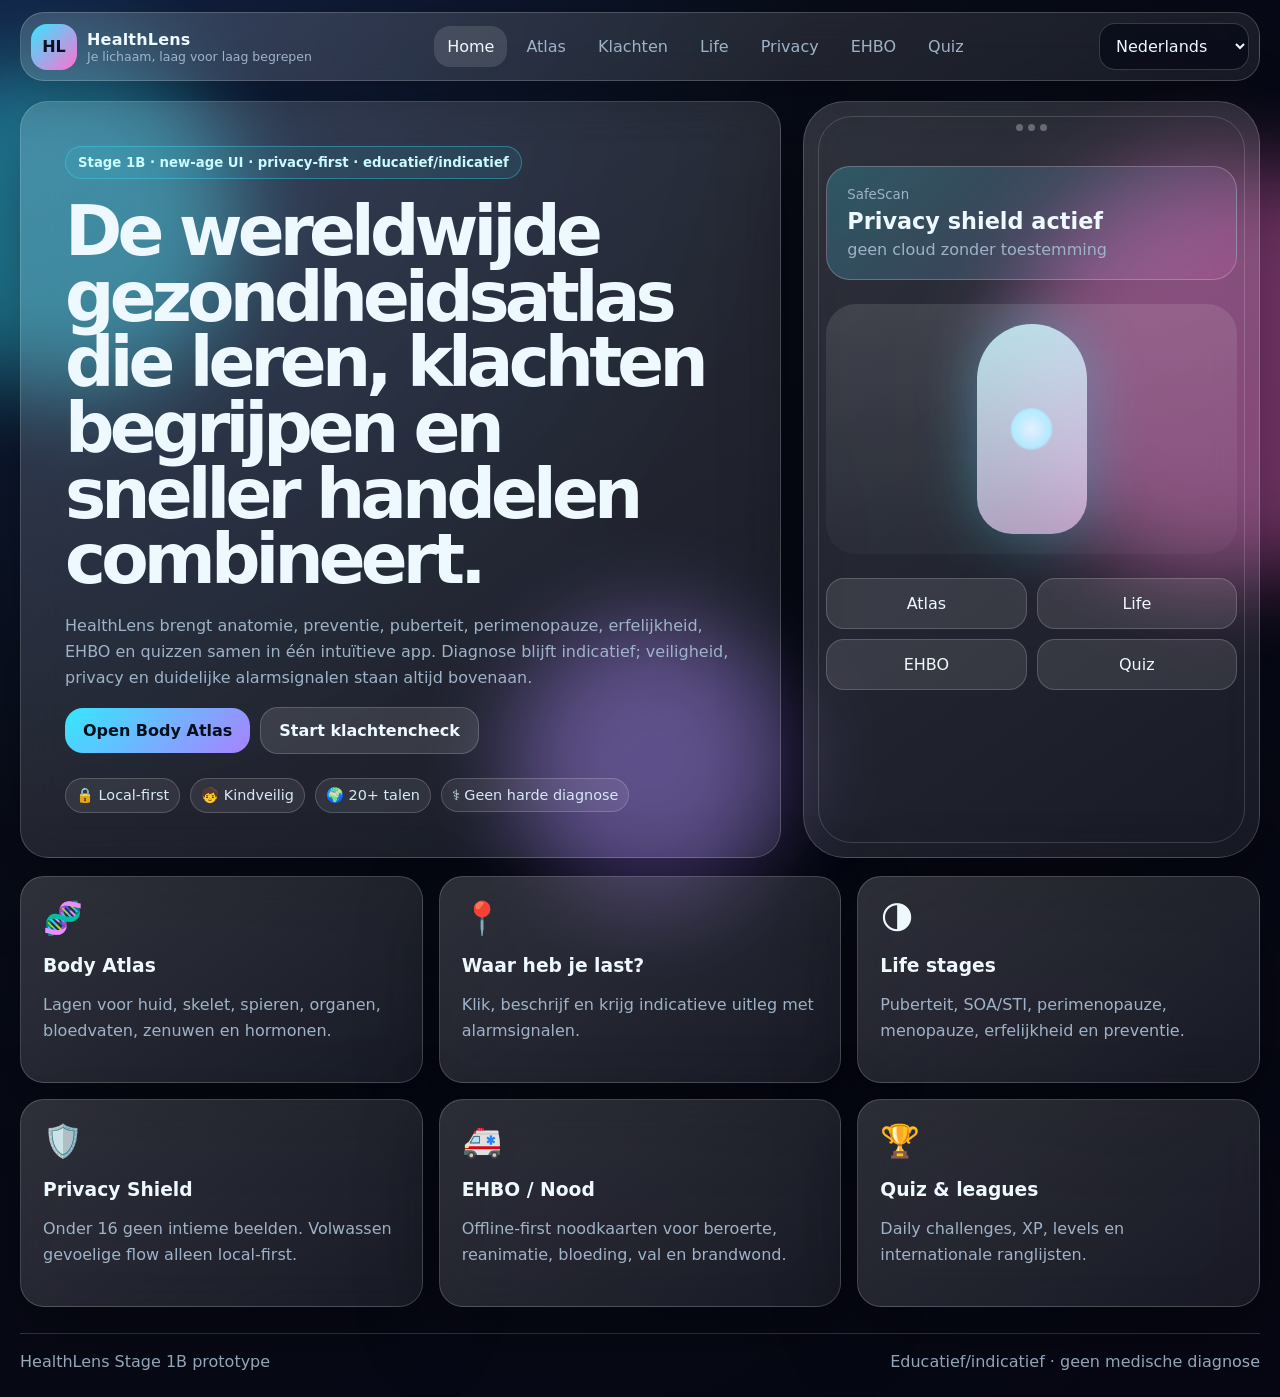
==== index.html @ c5f7007c "Add HealthLens Stage 1B app files" ====
<!doctype html>
<html lang="nl">
<head>
  <meta charset="utf-8" />
  <meta name="viewport" content="width=device-width, initial-scale=1" />
  <meta name="theme-color" content="#101827" />
  <title>HealthLens — privacy-first gezondheidsatlas</title>
  <meta name="description" content="HealthLens is een privacy-first interactieve gezondheidsatlas voor anatomie, klachtenoriëntatie, puberteit, perimenopauze, preventie, EHBO en quizzen." />
  <link rel="icon" href="favicon.svg" type="image/svg+xml" />
  <link rel="manifest" href="site.webmanifest" />
  <link rel="stylesheet" href="styles.css" />
</head>
<body>
  <div class="ambient ambient-a"></div><div class="ambient ambient-b"></div><div class="ambient ambient-c"></div>

  <header class="app-shell glass-lite">
    <a class="brand" href="#home" data-screen="home" aria-label="HealthLens home">
      <span class="logo-mark">HL</span>
      <span><strong>HealthLens</strong><small>Je lichaam, laag voor laag begrepen</small></span>
    </a>
    <button id="menuBtn" class="icon-btn" aria-label="Menu">☰</button>
    <nav id="topNav" class="top-nav" aria-label="Hoofdnavigatie">
      <button data-screen="home" class="active">Home</button>
      <button data-screen="atlas">Atlas</button>
      <button data-screen="symptoms">Klachten</button>
      <button data-screen="life">Life</button>
      <button data-screen="privacy">Privacy</button>
      <button data-screen="firstaid">EHBO</button>
      <button data-screen="quiz">Quiz</button>
    </nav>
    <select id="languageSelect" aria-label="Taal kiezen"></select>
  </header>

  <main>
    <section id="home" class="screen active">
      <div class="hero">
        <div class="hero-copy glass">
          <div class="eyebrow">Stage 1B · new-age UI · privacy-first · educatief/indicatief</div>
          <h1>De wereldwijde gezondheidsatlas die leren, klachten begrijpen en sneller handelen combineert.</h1>
          <p>HealthLens brengt anatomie, preventie, puberteit, perimenopauze, erfelijkheid, EHBO en quizzen samen in één intuïtieve app. Diagnose blijft indicatief; veiligheid, privacy en duidelijke alarmsignalen staan altijd bovenaan.</p>
          <div class="hero-actions">
            <button class="primary" data-screen="atlas">Open Body Atlas</button>
            <button class="secondary" data-screen="symptoms">Start klachtencheck</button>
          </div>
          <div class="trust-row">
            <span>🔒 Local-first</span><span>🧒 Kindveilig</span><span>🌍 20+ talen</span><span>⚕️ Geen harde diagnose</span>
          </div>
        </div>
        <div class="phone glass" aria-label="HealthLens app preview">
          <div class="phone-status"><span></span><span></span><span></span></div>
          <div class="phone-card live"><small>SafeScan</small><strong>Privacy shield actief</strong><em>geen cloud zonder toestemming</em></div>
          <div class="body-mini"><span></span></div>
          <div class="phone-modules"><button>Atlas</button><button>Life</button><button>EHBO</button><button>Quiz</button></div>
        </div>
      </div>

      <div class="module-grid">
        <article class="module glass" data-screen="atlas"><span>🧬</span><h3>Body Atlas</h3><p>Lagen voor huid, skelet, spieren, organen, bloedvaten, zenuwen en hormonen.</p></article>
        <article class="module glass" data-screen="symptoms"><span>📍</span><h3>Waar heb je last?</h3><p>Klik, beschrijf en krijg indicatieve uitleg met alarmsignalen.</p></article>
        <article class="module glass" data-screen="life"><span>🌗</span><h3>Life stages</h3><p>Puberteit, SOA/STI, perimenopauze, menopauze, erfelijkheid en preventie.</p></article>
        <article class="module glass" data-screen="privacy"><span>🛡️</span><h3>Privacy Shield</h3><p>Onder 16 geen intieme beelden. Volwassen gevoelige flow alleen local-first.</p></article>
        <article class="module glass" data-screen="firstaid"><span>🚑</span><h3>EHBO / Nood</h3><p>Offline-first noodkaarten voor beroerte, reanimatie, bloeding, val en brandwond.</p></article>
        <article class="module glass" data-screen="quiz"><span>🏆</span><h3>Quiz & leagues</h3><p>Daily challenges, XP, levels en internationale ranglijsten.</p></article>
      </div>
    </section>

    <section id="atlas" class="screen">
      <div class="section-head">
        <div><div class="eyebrow">Interactive body atlas</div><h2>Body Atlas</h2><p>Klik op het lichaam, wissel lagen en bekijk informatie per regio. AR is in deze versie gesimuleerd.</p></div>
        <button id="startArBtn" class="secondary">Simuleer AR SafeScan</button>
      </div>
      <div class="workspace">
        <aside class="panel glass">
          <h3>Lagen</h3>
          <label><input type="checkbox" class="layerToggle" value="skin" checked> Huid</label>
          <label><input type="checkbox" class="layerToggle" value="skeleton" checked> Skelet</label>
          <label><input type="checkbox" class="layerToggle" value="organs" checked> Organen</label>
          <label><input type="checkbox" class="layerToggle" value="muscle"> Spieren</label>
          <label><input type="checkbox" class="layerToggle" value="blood"> Bloedvaten</label>
          <label><input type="checkbox" class="layerToggle" value="nerves"> Zenuwen</label>
          <label><input type="checkbox" class="layerToggle" value="hormones"> Hormonen</label>
          <hr />
          <h3>Profiel</h3>
          <select id="profileSelect">
            <option value="adult">Volwassene</option>
            <option value="child">Kind &lt;16</option>
            <option value="teen">Jongere 16–17</option>
            <option value="femaleLife">Vrouw 38–55 / hormonale context</option>
            <option value="senior">Oudere</option>
          </select>
          <p class="tiny">Onder 16: geen intieme beelden. Wel veilige symptoomvragen, puberteitsuitleg en SOA/STI-hulp.</p>
        </aside>

        <div class="body-stage glass">
          <svg id="bodySvg" viewBox="0 0 320 650" role="img" aria-label="Interactief lichaam">
            <defs>
              <linearGradient id="bodyGrad" x1="0" x2="1" y1="0" y2="1"><stop offset="0" stop-color="#c8fbff"/><stop offset="1" stop-color="#f6d4ff"/></linearGradient>
              <radialGradient id="hotGrad"><stop offset="0" stop-color="#ffffff"/><stop offset="1" stop-color="#39e7ff"/></radialGradient>
              <filter id="softGlow"><feGaussianBlur stdDeviation="4" result="blur"/><feMerge><feMergeNode in="blur"/><feMergeNode in="SourceGraphic"/></feMerge></filter>
            </defs>
            <g class="layer skin visible"><path class="body-shape" d="M160 18c31 0 56 25 56 56 0 26-18 48-42 54v33c39 8 70 42 72 84l6 104 44 102c8 18 0 39-18 47-18 8-39 0-47-18l-35-81-4 70 24 114c4 19-8 38-27 42-19 4-38-8-42-27l-18-86-18 86c-4 19-23 31-42 27-19-4-31-23-27-42l24-114-4-70-35 81c-8 18-29 26-47 18-18-8-26-29-18-47l44-102 6-104c2-42 33-76 72-84v-33c-24-6-42-28-42-54 0-31 25-56 56-56z"/></g>
            <g class="layer skeleton visible"><circle cx="160" cy="74" r="36" class="bone-fill"/><line x1="160" y1="130" x2="160" y2="470" class="bone"/><path d="M105 210 Q160 170 215 210" class="bone"/><path d="M100 255 Q160 215 220 255" class="bone"/><line x1="105" y1="235" x2="52" y2="438" class="bone"/><line x1="215" y1="235" x2="268" y2="438" class="bone"/><line x1="134" y1="470" x2="98" y2="628" class="bone"/><line x1="186" y1="470" x2="222" y2="628" class="bone"/></g>
            <g class="layer organs visible" filter="url(#softGlow)"><ellipse data-region="chest" cx="142" cy="216" rx="30" ry="44" class="organ lung"/><ellipse data-region="chest" cx="178" cy="216" rx="30" ry="44" class="organ lung"/><path data-region="chest" d="M160 238 C130 215 145 185 160 198 C176 182 198 210 160 238z" class="organ heart"/><ellipse data-region="abdomen" cx="137" cy="306" rx="42" ry="25" class="organ liver"/><ellipse data-region="abdomen" cx="184" cy="332" rx="29" ry="47" class="organ stomach"/><ellipse data-region="pelvis" cx="160" cy="421" rx="48" ry="34" class="organ pelvis"/></g>
            <g class="layer muscle"><path d="M100 163 C80 245 83 330 112 420" class="muscle"/><path d="M220 163 C240 245 237 330 208 420" class="muscle"/><path d="M128 158 C118 250 125 380 145 470" class="muscle"/><path d="M192 158 C202 250 195 380 175 470" class="muscle"/></g>
            <g class="layer blood"><path d="M160 198 C138 250 170 315 150 385 C138 430 121 500 104 628" class="vessel"/><path d="M160 198 C182 250 150 315 170 385 C182 430 199 500 216 628" class="vessel"/></g>
            <g class="layer nerves"><path d="M160 122 C138 190 92 268 64 352" class="nerve"/><path d="M160 122 C182 190 228 268 256 352" class="nerve"/><path d="M160 122 C160 270 150 435 122 628" class="nerve"/><path d="M160 122 C160 270 170 435 198 628" class="nerve"/></g>
            <g class="layer hormones"><circle data-region="head" cx="160" cy="98" r="8" class="hormone"/><circle data-region="chest" cx="160" cy="170" r="8" class="hormone"/><circle data-region="abdomen" cx="160" cy="292" r="8" class="hormone"/><circle data-region="pelvis" cx="160" cy="424" r="8" class="hormone"/></g>
            <g class="hotspots"><circle data-region="head" cx="160" cy="76" r="48"/><circle data-region="chest" cx="160" cy="220" r="70"/><circle data-region="abdomen" cx="160" cy="325" r="72"/><circle data-region="pelvis" cx="160" cy="420" r="50"/><circle data-region="leg" cx="112" cy="545" r="52"/><circle data-region="leg" cx="208" cy="545" r="52"/></g>
          </svg>
        </div>

        <aside class="panel glass info-panel">
          <h3 id="regionTitle">Klik op het lichaam</h3>
          <p id="regionText">Selecteer een gebied om te zien wat eronder ligt, welke klachten vaak voorkomen, welke preventie hoort en welke alarmsignalen belangrijk zijn.</p>
          <div id="regionTags" class="tag-row"></div>
          <div id="regionPrevention" class="prevention-card hidden"></div>
          <button id="useRegionBtn" class="primary">Gebruik gebied in klachtencheck</button>
        </aside>
      </div>
    </section>

    <section id="symptoms" class="screen">
      <div class="section-head"><div><div class="eyebrow">Indicatieve triage</div><h2>Waar heb je last?</h2><p>Een vaste, veilige flow voor klachten, alarmsignalen, puberteit, SOA/STI en perimenopauze.</p></div></div>
      <div class="symptom-layout">
        <div class="symptom-card glass">
          <div class="form-grid">
            <label>Leeftijdsgroep<select id="ageGroup"><option value="adult">18+</option><option value="teen16">16–17</option><option value="under16">Onder 16</option><option value="senior">65+</option></select></label>
            <label>Gebied<select id="bodyArea"><option>borst</option><option>buik</option><option>hoofd</option><option>huid</option><option>gevoelige plek</option><option>gewrichten/spieren</option></select></label>
            <label>Hoofdklacht<select id="complaint"><option>pijn</option><option>jeuk/branderig</option><option>uitslag/wond</option><option>benauwdheid</option><option>hartkloppingen</option><option>vermoeid/brain fog</option><option>onzeker over puberteit</option><option>mogelijke SOA/STI</option><option>familie/erfelijke ziekte</option></select></label>
            <label>Ernst<select id="severity"><option value="mild">mild</option><option value="medium">matig</option><option value="severe">ernstig / plots</option></select></label>
          </div>
          <label class="wide">Omschrijf je klachten<textarea id="symptomText" placeholder="Bijvoorbeeld: sinds 2 dagen branderig bij plassen, geen foto nodig..."></textarea></label>
          <div class="checkboxes">
            <label><input type="checkbox" id="alarmChest"> pijn op borst / benauwd / flauwvallen</label>
            <label><input type="checkbox" id="alarmNeuro"> scheve mond / krachtsverlies / verward</label>
            <label><input type="checkbox" id="alarmUnsafe"> onveilig gevoel / dwang / misbruik</label>
            <label><input type="checkbox" id="hormoneContext"> 38–55 jaar + cyclus/slaap/opvliegers/brain fog</label>
            <label><input type="checkbox" id="familyContext"> ziekte komt vaker voor in familie</label>
          </div>
          <button id="analyzeBtn" class="primary">Toon indicatieve uitleg</button>
          <div id="triageResult" class="result hidden"></div>
        </div>
        <aside class="glass safety-card">
          <h3>Altijd leidend</h3>
          <ul>
            <li>Bij spoed of snelle verslechtering: lokale spoedhulp.</li>
            <li>Onder 16: geen intieme foto’s of scans, wel veilige tekstflow.</li>
            <li>AI geeft geen definitieve diagnose.</li>
            <li>Bij onveiligheid of dwang: hulp zoeken gaat vóór privacycomfort.</li>
          </ul>
        </aside>
      </div>
    </section>

    <section id="life" class="screen">
      <div class="section-head"><div><div class="eyebrow">Life stages & prevention</div><h2>Puberteit, hormonen, erfelijkheid en preventie</h2><p>Gezondheid is niet één standaardlichaam. Deze module neemt leeftijd, levensfase, huidtype, geslacht en context mee.</p></div></div>
      <div class="life-grid">
        <article class="life-card glass"><h3>Is dit normaal?</h3><p>Geruststellende uitleg over borstgroei, haargroei, lengte, menstruatie, penis/testikels, acne, lichaamsgeur en emoties. Verschil is meestal normaal.</p><button class="chip" data-life="normal">Bekijk voorbeelden</button></article>
        <article class="life-card glass"><h3>SOA / STI</h3><p>Geen foto nodig. Klachten zoals branderig plassen, jeuk, afscheiding, wondjes of zorgen na seksueel contact leiden naar testadvies en hulp.</p><button class="chip" data-life="sti">Veilige uitleg</button></article>
        <article class="life-card glass"><h3>Perimenopauze</h3><p>Vage klachten zoals brain fog, slaapklachten, opvliegers, stemmingswisselingen, hartkloppingen en gewrichtspijn worden als context meegenomen.</p><button class="chip" data-life="peri">Context bekijken</button></article>
        <article class="life-card glass"><h3>Erfelijkheid</h3><p>Familiegeschiedenis, erfelijke kanker, hartziekten, cholesterol, stolling, auto-immuunziekten en zeldzame aandoeningen als preventieve context.</p><button class="chip" data-life="genetic">Erfelijkheidslaag</button></article>
        <article class="life-card glass"><h3>Preventie per orgaan</h3><p>Hart, lever, huid, darmen, hersenen, longen, nieren, spieren en botten krijgen voeding-, beweging-, slaap- en checkadviezen.</p><button class="chip" data-life="prevention">Preventie openen</button></article>
        <article class="life-card glass"><h3>Inclusieve geneeskunde</h3><p>Huidklachten kunnen anders zichtbaar zijn per huidtype; vrouwen, kinderen en ouderen presenteren klachten soms anders dan de klassieke standaard.</p><button class="chip" data-life="inclusive">Biaslaag</button></article>
      </div>
      <div id="lifeOutput" class="result hidden"></div>
    </section>

    <section id="privacy" class="screen">
      <div class="section-head"><div><div class="eyebrow">Privacy by design</div><h2>SafeScan Privacy Shield</h2><p>Privacy en security zijn geen bijlage, maar een kernfeature van HealthLens.</p></div></div>
      <div class="privacy-layout">
        <div class="glass privacy-panel">
          <h3>Foto/scan beleid simuleren</h3>
          <div class="form-grid two">
            <label>Persoon<select id="photoAge"><option value="under16">Onder 16</option><option value="teen16">16–17</option><option value="adult">18+</option></select></label>
            <label>Beeldtype<select id="photoType"><option value="covered">gekleed / niet-intiem</option><option value="sensitive">intiem / edele delen</option><option value="face">gezicht herkenbaar</option><option value="background">herkenbare achtergrond</option></select></label>
          </div>
          <button id="simulatePhotoBtn" class="primary">Check privacyregel</button>
          <div id="photoPolicyResult" class="result hidden"></div>
        </div>
        <div class="glass privacy-panel checklist">
          <h3>Stage 1B regels</h3>
          <p><strong>Onder 16:</strong> intieme beelden worden geblokkeerd, niet opgeslagen, niet geüpload en niet geanalyseerd.</p>
          <p><strong>Volwassenen:</strong> gevoelige beoordeling alleen met expliciete toestemming, local-first verwerking, preview, blur/masking en geen automatische cloud.</p>
          <p><strong>Iedereen:</strong> gezichten, achtergrond, EXIF/locatie en onnodige lichaamsdelen worden standaard verwijderd of gemaskeerd.</p>
          <p><strong>Social:</strong> medische foto’s worden nooit gebruikt voor ranking, quiz, social sharing of advertenties.</p>
        </div>
      </div>
    </section>

    <section id="firstaid" class="screen">
      <div class="section-head"><div><div class="eyebrow">Offline-first lifesaving cards</div><h2>EHBO / Noodmodus</h2><p>Snelle, duidelijke kaarten. In echte nood: bel lokale spoedhulp.</p></div></div>
      <div class="emergency-grid">
        <button class="emergency-card glass" data-aid="cpr"><strong>Reanimatie</strong><span>Niet reageren + niet normaal ademen</span></button>
        <button class="emergency-card glass" data-aid="stroke"><strong>Beroerte</strong><span>FAST: gezicht, arm, spraak, tijd</span></button>
        <button class="emergency-card glass" data-aid="bleeding"><strong>Ernstige bloeding</strong><span>Druk geven, hulp bellen</span></button>
        <button class="emergency-card glass" data-aid="burn"><strong>Brandwond</strong><span>Koelen, afdekken, hulp bij ernstig</span></button>
        <button class="emergency-card glass" data-aid="fall"><strong>Val / hoofdletsel</strong><span>Niet verplaatsen bij nek/rugrisico</span></button>
        <button class="emergency-card glass" data-aid="allergy"><strong>Allergie</strong><span>Benauwd/zwelling = spoed</span></button>
      </div>
      <div id="aidOutput" class="result hidden"></div>
    </section>

    <section id="quiz" class="screen">
      <div class="section-head"><div><div class="eyebrow">Daily challenge</div><h2>Quiz & internationale leagues</h2><p>Maak gezondheid terugkerend leuk: anatomie, preventie, puberteit, privacy en EHBO.</p></div><div class="score glass"><strong id="xpScore">0</strong><span>XP</span></div></div>
      <div class="quiz-card glass">
        <h3 id="quizQ">Vraag wordt geladen...</h3>
        <div id="quizOptions" class="quiz-options"></div>
        <div id="quizFeedback" class="result hidden"></div>
        <button id="nextQuizBtn" class="secondary">Volgende vraag</button>
      </div>
    </section>
  </main>

  <div id="modal" class="modal hidden" role="dialog" aria-modal="true">
    <div class="modal-card glass"><h3 id="modalTitle"></h3><p id="modalText"></p><button id="closeModal" class="primary">Sluiten</button></div>
  </div>

  <footer><span>HealthLens Stage 1B prototype</span><span>Educatief/indicatief · geen medische diagnose</span></footer>

  <script src="app.js"></script>
</body>
</html>
---- styles.css ----
:root{--bg:#080c18;--panel:rgba(255,255,255,.10);--panel2:rgba(255,255,255,.15);--line:rgba(255,255,255,.18);--text:#eef8ff;--muted:#9fb3c8;--cyan:#35e7ff;--pink:#ff70d2;--violet:#a981ff;--green:#79ffb4;--warn:#ffd166;--danger:#ff637d;--shadow:0 24px 80px rgba(0,0,0,.38);--radius:28px}*{box-sizing:border-box}html{scroll-behavior:smooth}body{margin:0;min-height:100vh;background:radial-gradient(circle at top left,#132448 0,#080c18 43%,#060713 100%);color:var(--text);font-family:Inter,ui-sans-serif,system-ui,-apple-system,BlinkMacSystemFont,"Segoe UI",Arial,sans-serif;overflow-x:hidden}.ambient{position:fixed;border-radius:999px;filter:blur(42px);opacity:.45;pointer-events:none}.ambient-a{width:340px;height:340px;background:var(--cyan);top:6%;left:-100px}.ambient-b{width:420px;height:420px;background:var(--pink);right:-150px;top:18%}.ambient-c{width:280px;height:280px;background:var(--violet);bottom:0;left:40%}.glass,.glass-lite{background:linear-gradient(145deg,rgba(255,255,255,.16),rgba(255,255,255,.07));border:1px solid var(--line);box-shadow:var(--shadow);backdrop-filter:blur(22px)}.glass-lite{box-shadow:0 12px 50px rgba(0,0,0,.22)}button,select,textarea{font:inherit}button{cursor:pointer;border:0;color:var(--text)}.app-shell{position:sticky;top:12px;z-index:10;margin:12px auto 0;width:calc(100% - 28px);max-width:1240px;border-radius:24px;padding:10px;display:flex;align-items:center;gap:12px}.brand{display:flex;gap:10px;align-items:center;color:inherit;text-decoration:none;min-width:226px}.brand strong{display:block;letter-spacing:.2px}.brand small{display:block;color:var(--muted);font-size:.78rem}.logo-mark{width:46px;height:46px;border-radius:16px;display:grid;place-items:center;font-weight:900;background:linear-gradient(135deg,var(--cyan),var(--pink));color:#07101c}.top-nav{display:flex;align-items:center;gap:6px;flex:1;justify-content:center}.top-nav button,.icon-btn{background:transparent;border-radius:16px;padding:11px 13px;color:var(--muted)}.top-nav button.active,.top-nav button:hover,.icon-btn:hover{background:rgba(255,255,255,.12);color:var(--text)}.icon-btn{display:none;font-size:1.2rem}select,textarea{background:rgba(5,9,20,.65);border:1px solid var(--line);border-radius:16px;color:var(--text);padding:12px;outline:none}#languageSelect{max-width:150px}main{width:calc(100% - 28px);max-width:1240px;margin:20px auto 0}.screen{display:none;animation:rise .35s ease}.screen.active{display:block}@keyframes rise{from{opacity:0;transform:translateY(12px)}to{opacity:1;transform:translateY(0)}}.hero{display:grid;grid-template-columns:1.25fr .75fr;gap:22px;align-items:stretch}.hero-copy{border-radius:var(--radius);padding:44px}.eyebrow{display:inline-flex;align-items:center;gap:8px;border:1px solid rgba(53,231,255,.35);background:rgba(53,231,255,.09);color:#c9fbff;border-radius:999px;padding:8px 12px;font-size:.83rem;font-weight:700}.hero h1{font-size:clamp(2.2rem,5.4vw,5.2rem);line-height:.95;margin:20px 0;letter-spacing:-.07em}.hero p,.section-head p,.module p,.life-card p,.panel p,.safety-card li{color:var(--muted);line-height:1.62}.hero-actions,.trust-row,.tag-row{display:flex;gap:10px;flex-wrap:wrap;align-items:center}.primary,.secondary,.chip{border-radius:18px;padding:13px 18px;font-weight:800;transition:.2s transform,.2s filter}.primary{background:linear-gradient(135deg,var(--cyan),var(--violet));color:#06101c}.secondary,.chip{background:rgba(255,255,255,.11);border:1px solid var(--line)}.primary:hover,.secondary:hover,.chip:hover,.module:hover{transform:translateY(-2px);filter:brightness(1.07)}.trust-row{margin-top:24px}.trust-row span{color:#d7e9f8;background:rgba(255,255,255,.08);border:1px solid var(--line);padding:8px 10px;border-radius:999px;font-size:.9rem}.phone{border-radius:42px;padding:22px;min-height:560px;position:relative;overflow:hidden}.phone:before{content:"";position:absolute;inset:14px;border:1px solid rgba(255,255,255,.16);border-radius:34px;pointer-events:none}.phone-status{display:flex;gap:5px;justify-content:center}.phone-status span{width:7px;height:7px;border-radius:10px;background:rgba(255,255,255,.3)}.phone-card{position:relative;z-index:1;margin-top:35px;border-radius:24px;background:linear-gradient(135deg,rgba(53,231,255,.22),rgba(255,112,210,.14));border:1px solid rgba(255,255,255,.22);padding:20px}.phone-card small,.phone-card em{display:block;color:var(--muted);font-style:normal}.phone-card strong{display:block;font-size:1.4rem;margin:6px 0}.body-mini{height:250px;margin:24px 0;border-radius:30px;background:radial-gradient(circle,#ffffff 0,#35e7ff 8%,transparent 9%),linear-gradient(180deg,rgba(255,255,255,.11),rgba(255,255,255,.03));display:grid;place-items:center}.body-mini span{width:110px;height:210px;border-radius:70px 70px 45px 45px;background:linear-gradient(160deg,rgba(200,251,255,.85),rgba(246,212,255,.65));box-shadow:0 0 60px rgba(53,231,255,.33)}.phone-modules{display:grid;grid-template-columns:repeat(2,1fr);gap:10px;position:relative;z-index:1}.phone-modules button{background:rgba(255,255,255,.1);border:1px solid var(--line);border-radius:18px;padding:15px}.module-grid,.life-grid,.emergency-grid{display:grid;grid-template-columns:repeat(3,1fr);gap:16px;margin-top:18px}.module,.life-card,.emergency-card{border-radius:24px;padding:22px;text-align:left}.module span{font-size:2rem}.module h3,.life-card h3{margin-bottom:6px}.section-head{display:flex;justify-content:space-between;gap:16px;align-items:end;margin:28px 0 18px}.section-head h2{font-size:clamp(2rem,4vw,3.8rem);line-height:1;margin:12px 0}.workspace{display:grid;grid-template-columns:260px 1fr 310px;gap:16px;align-items:stretch}.panel{border-radius:24px;padding:20px}.panel label{display:block;margin:12px 0;color:#dbeaff}.panel input{accent-color:var(--cyan)}.tiny{font-size:.84rem;color:var(--muted)}hr{border:0;border-top:1px solid var(--line);margin:18px 0}.body-stage{border-radius:28px;display:grid;place-items:center;min-height:620px;padding:16px;overflow:hidden}#bodySvg{width:min(100%,440px);height:auto}.body-shape{fill:url(#bodyGrad);opacity:.42;stroke:rgba(255,255,255,.55);stroke-width:1.5}.layer{opacity:0;transition:.25s opacity}.layer.visible{opacity:1}.bone,.muscle,.vessel,.nerve{fill:none;stroke-linecap:round;stroke-linejoin:round}.bone{stroke:#ecfbff;stroke-width:7;opacity:.7}.bone-fill{fill:rgba(236,251,255,.22);stroke:#ecfbff;stroke-width:4}.muscle{stroke:#ff70d2;stroke-width:10;opacity:.75}.vessel{stroke:#ff637d;stroke-width:7}.nerve{stroke:#ffd166;stroke-width:5}.organ{stroke:rgba(255,255,255,.8);stroke-width:1.2}.lung{fill:rgba(53,231,255,.35)}.heart{fill:rgba(255,99,125,.8)}.liver{fill:rgba(121,255,180,.55)}.stomach{fill:rgba(255,112,210,.52)}.pelvis{fill:rgba(169,129,255,.5)}.hormone{fill:var(--green);filter:drop-shadow(0 0 12px var(--green))}.hotspots circle{fill:url(#hotGrad);opacity:.03;cursor:pointer}.hotspots circle:hover{opacity:.18}.tag{display:inline-flex;border:1px solid rgba(53,231,255,.28);background:rgba(53,231,255,.09);color:#cafbff;padding:7px 10px;border-radius:999px;font-size:.82rem}.prevention-card{margin:14px 0;padding:12px;border-radius:16px;background:rgba(121,255,180,.08);border:1px solid rgba(121,255,180,.25);color:#c8ffe0}.symptom-layout,.privacy-layout{display:grid;grid-template-columns:1fr 340px;gap:16px}.symptom-card,.privacy-panel,.safety-card,.quiz-card{border-radius:24px;padding:22px}.form-grid{display:grid;grid-template-columns:repeat(4,1fr);gap:12px}.form-grid.two{grid-template-columns:repeat(2,1fr)}label{color:#dcecff;font-weight:650}label select,label textarea{display:block;width:100%;margin-top:8px}.wide{display:block;margin-top:14px}textarea{min-height:118px;resize:vertical}.checkboxes{display:grid;grid-template-columns:repeat(2,1fr);gap:10px;margin:16px 0}.checkboxes label{background:rgba(255,255,255,.07);border:1px solid var(--line);border-radius:16px;padding:12px;font-weight:600}.result{margin-top:16px;padding:18px;border-radius:20px;background:rgba(53,231,255,.09);border:1px solid rgba(53,231,255,.27);color:#e7fbff}.result.warn{background:rgba(255,209,102,.11);border-color:rgba(255,209,102,.4)}.result.urgent{background:rgba(255,99,125,.14);border-color:rgba(255,99,125,.45)}.result ul{margin:10px 0 0;padding-left:20px}.hidden{display:none!important}.life-grid{grid-template-columns:repeat(2,1fr)}.life-card .chip{margin-top:8px}.privacy-panel.checklist p{padding:12px;border-radius:16px;background:rgba(255,255,255,.06)}.emergency-grid{grid-template-columns:repeat(3,1fr)}.emergency-card strong{display:block;font-size:1.25rem;margin-bottom:8px}.emergency-card span{color:var(--muted)}.score{border-radius:18px;padding:12px 18px;text-align:center}.score strong{display:block;font-size:2rem}.score span{color:var(--muted)}.quiz-options{display:grid;grid-template-columns:repeat(2,1fr);gap:10px;margin:18px 0}.quiz-options button{background:rgba(255,255,255,.09);border:1px solid var(--line);border-radius:18px;padding:16px;text-align:left}.quiz-options button:hover{background:rgba(53,231,255,.14)}.modal{position:fixed;inset:0;background:rgba(0,0,0,.62);display:grid;place-items:center;z-index:99;padding:20px}.modal-card{max-width:560px;border-radius:28px;padding:28px}footer{max-width:1240px;width:calc(100% - 28px);margin:26px auto;color:var(--muted);display:flex;justify-content:space-between;gap:12px;border-top:1px solid var(--line);padding-top:18px}@media(max-width:1050px){.hero,.workspace,.symptom-layout,.privacy-layout{grid-template-columns:1fr}.module-grid,.emergency-grid{grid-template-columns:repeat(2,1fr)}.phone{min-height:420px}.body-stage{min-height:520px}.section-head{align-items:start;flex-direction:column}}@media(max-width:760px){.app-shell{align-items:flex-start;flex-wrap:wrap}.icon-btn{display:block;margin-left:auto}.top-nav{display:none;order:4;flex-basis:100%;justify-content:flex-start;flex-wrap:wrap}.top-nav.open{display:flex}.brand{min-width:auto}.hero-copy{padding:28px}.module-grid,.life-grid,.emergency-grid,.form-grid,.form-grid.two,.checkboxes,.quiz-options{grid-template-columns:1fr}.phone{display:none}.hero{grid-template-columns:1fr}.section-head h2{font-size:2.2rem}#languageSelect{max-width:100%;width:100%}footer{flex-direction:column}}
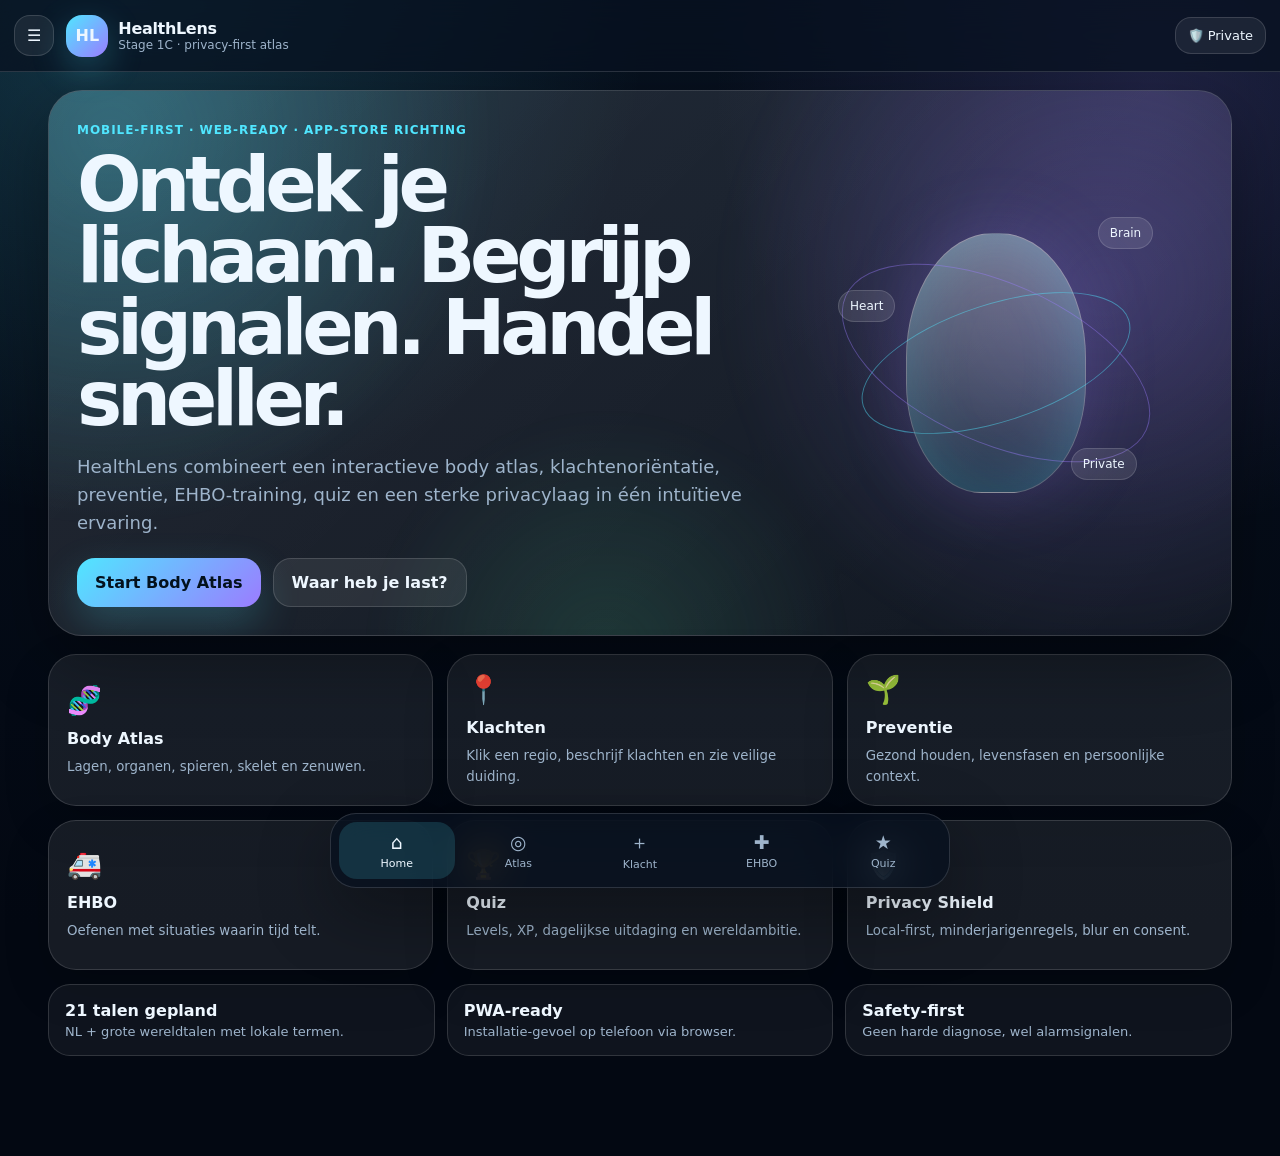
==== commit fe79a336: "Stage 1C premium mobile PWA upgrade" ====
--- a/index.html
+++ b/index.html
@@ -1,221 +1,273 @@
-<!doctype html>
+<!DOCTYPE html>
 <html lang="nl">
 <head>
   <meta charset="utf-8" />
-  <meta name="viewport" content="width=device-width, initial-scale=1" />
-  <meta name="theme-color" content="#101827" />
-  <title>HealthLens — privacy-first gezondheidsatlas</title>
-  <meta name="description" content="HealthLens is een privacy-first interactieve gezondheidsatlas voor anatomie, klachtenoriëntatie, puberteit, perimenopauze, preventie, EHBO en quizzen." />
+  <meta name="viewport" content="width=device-width, initial-scale=1, viewport-fit=cover" />
+  <meta name="theme-color" content="#07111f" />
+  <meta name="description" content="HealthLens is een privacy-first interactieve gezondheidsapp waarmee mensen het lichaam kunnen ontdekken, klachten beter kunnen begrijpen, preventie kunnen leren, eerste hulp kunnen oefenen en hun gezondheidskennis kunnen testen." />
+  <link rel="manifest" href="site.webmanifest" />
   <link rel="icon" href="favicon.svg" type="image/svg+xml" />
-  <link rel="manifest" href="site.webmanifest" />
+  <title>HealthLens — Stage 1C</title>
   <link rel="stylesheet" href="styles.css" />
 </head>
 <body>
-  <div class="ambient ambient-a"></div><div class="ambient ambient-b"></div><div class="ambient ambient-c"></div>
-
-  <header class="app-shell glass-lite">
-    <a class="brand" href="#home" data-screen="home" aria-label="HealthLens home">
-      <span class="logo-mark">HL</span>
-      <span><strong>HealthLens</strong><small>Je lichaam, laag voor laag begrepen</small></span>
-    </a>
-    <button id="menuBtn" class="icon-btn" aria-label="Menu">☰</button>
-    <nav id="topNav" class="top-nav" aria-label="Hoofdnavigatie">
-      <button data-screen="home" class="active">Home</button>
-      <button data-screen="atlas">Atlas</button>
-      <button data-screen="symptoms">Klachten</button>
-      <button data-screen="life">Life</button>
-      <button data-screen="privacy">Privacy</button>
-      <button data-screen="firstaid">EHBO</button>
-      <button data-screen="quiz">Quiz</button>
+  <div class="app-shell">
+    <header class="topbar" aria-label="HealthLens header">
+      <button class="icon-button" id="menuButton" aria-label="Open menu">☰</button>
+      <a class="brand" href="#home" aria-label="HealthLens home">
+        <span class="brand-mark">HL</span>
+        <span>
+          <strong>HealthLens</strong>
+          <small>Stage 1C · privacy-first atlas</small>
+        </span>
+      </a>
+      <button class="privacy-pill" data-route="privacy" aria-label="Open privacy shield">🛡️ Private</button>
+    </header>
+
+    <aside class="side-drawer" id="sideDrawer" aria-label="Navigation drawer">
+      <button class="drawer-close" id="drawerClose" aria-label="Sluit menu">×</button>
+      <div class="drawer-brand">
+        <span class="brand-mark">HL</span>
+        <div><strong>HealthLens</strong><small>Je lichaam, laag voor laag begrepen.</small></div>
+      </div>
+      <nav class="drawer-nav">
+        <button data-route="home">Home</button>
+        <button data-route="atlas">Body Atlas</button>
+        <button data-route="symptoms">Klachten</button>
+        <button data-route="life">Life & preventie</button>
+        <button data-route="firstaid">EHBO</button>
+        <button data-route="quiz">Quiz</button>
+        <button data-route="privacy">Privacy Shield</button>
+        <button data-route="roadmap">20-stappen roadmap</button>
+      </nav>
+    </aside>
+    <div class="drawer-backdrop" id="drawerBackdrop"></div>
+
+    <main id="app" tabindex="-1">
+      <section class="screen active" id="home" aria-labelledby="homeTitle">
+        <div class="hero-card aurora">
+          <div class="hero-copy">
+            <span class="eyebrow">Mobile-first · Web-ready · App-store richting</span>
+            <h1 id="homeTitle">Ontdek je lichaam. Begrijp signalen. Handel sneller.</h1>
+            <p>HealthLens combineert een interactieve body atlas, klachtenoriëntatie, preventie, EHBO-training, quiz en een sterke privacylaag in één intuïtieve ervaring.</p>
+            <div class="hero-actions">
+              <button class="primary" data-route="atlas">Start Body Atlas</button>
+              <button class="secondary" data-route="symptoms">Waar heb je last?</button>
+            </div>
+          </div>
+          <div class="body-orb" aria-hidden="true">
+            <div class="orb-core"></div>
+            <div class="orb-ring ring-one"></div>
+            <div class="orb-ring ring-two"></div>
+            <span class="orb-label label-heart">Heart</span>
+            <span class="orb-label label-brain">Brain</span>
+            <span class="orb-label label-shield">Private</span>
+          </div>
+        </div>
+
+        <section class="quick-grid" aria-label="Main modules">
+          <button class="module-card" data-route="atlas"><span>🧬</span><strong>Body Atlas</strong><small>Lagen, organen, spieren, skelet en zenuwen.</small></button>
+          <button class="module-card" data-route="symptoms"><span>📍</span><strong>Klachten</strong><small>Klik een regio, beschrijf klachten en zie veilige duiding.</small></button>
+          <button class="module-card" data-route="life"><span>🌱</span><strong>Preventie</strong><small>Gezond houden, levensfasen en persoonlijke context.</small></button>
+          <button class="module-card" data-route="firstaid"><span>🚑</span><strong>EHBO</strong><small>Oefenen met situaties waarin tijd telt.</small></button>
+          <button class="module-card" data-route="quiz"><span>🏆</span><strong>Quiz</strong><small>Levels, XP, dagelijkse uitdaging en wereldambitie.</small></button>
+          <button class="module-card" data-route="privacy"><span>🛡️</span><strong>Privacy Shield</strong><small>Local-first, minderjarigenregels, blur en consent.</small></button>
+        </section>
+
+        <section class="status-strip">
+          <article><strong>21 talen gepland</strong><span>NL + grote wereldtalen met lokale termen.</span></article>
+          <article><strong>PWA-ready</strong><span>Installatie-gevoel op telefoon via browser.</span></article>
+          <article><strong>Safety-first</strong><span>Geen harde diagnose, wel alarmsignalen.</span></article>
+        </section>
+      </section>
+
+      <section class="screen" id="atlas" aria-labelledby="atlasTitle">
+        <div class="section-head">
+          <span class="eyebrow">Interactieve laagweergave</span>
+          <h2 id="atlasTitle">Body Atlas</h2>
+          <p>Kies lagen, tik op regio’s en ontdek structuren, klachtencontext, preventie en waarschuwingen.</p>
+        </div>
+        <div class="atlas-layout">
+          <div class="layer-panel card">
+            <h3>Lagen</h3>
+            <div class="layer-toggles" id="layerToggles"></div>
+            <div class="confidence-card">
+              <strong>Projectiezekerheid</strong>
+              <div class="confidence-bar"><span id="confidenceBar"></span></div>
+              <small id="confidenceText">3D Atlas-modus: hoge zekerheid. AR komt later met pose-confidence.</small>
+            </div>
+          </div>
+          <div class="body-stage card">
+            <div class="human-figure" id="humanFigure" aria-label="Klikbaar lichaam">
+              <button class="zone head" data-zone="head">Hoofd</button>
+              <button class="zone chest" data-zone="chest">Borst</button>
+              <button class="zone abdomen" data-zone="abdomen">Buik</button>
+              <button class="zone pelvis" data-zone="pelvis">Bekken</button>
+              <button class="zone arm-left" data-zone="arms">Arm</button>
+              <button class="zone arm-right" data-zone="arms">Arm</button>
+              <button class="zone leg-left" data-zone="legs">Been</button>
+              <button class="zone leg-right" data-zone="legs">Been</button>
+              <div class="layer-visual skin on"></div>
+              <div class="layer-visual organs on"></div>
+              <div class="layer-visual skeleton on"></div>
+              <div class="layer-visual muscles"></div>
+              <div class="layer-visual vessels"></div>
+              <div class="layer-visual nerves"></div>
+              <div class="layer-visual hormones"></div>
+            </div>
+            <p class="microcopy">Prototype: schematische body map. Stage 2/3 vervangt dit door echte 3D/AR-body tracking.</p>
+          </div>
+          <div class="info-panel card" id="atlasInfo">
+            <h3>Selecteer een regio</h3>
+            <p>Tik op een lichaamsgebied om organen, structuren, klachten en preventie te zien.</p>
+          </div>
+        </div>
+      </section>
+
+      <section class="screen" id="symptoms" aria-labelledby="symptomTitle">
+        <div class="section-head">
+          <span class="eyebrow">Indicatief · geen diagnose</span>
+          <h2 id="symptomTitle">Klachten veilig plaatsen</h2>
+          <p>Beschrijf klachten via tekst en keuzes. De app toont mogelijke richtingen, alarmsignalen en vervolgactie.</p>
+        </div>
+        <div class="symptom-grid">
+          <form class="card form-card" id="symptomForm">
+            <label>Profiel
+              <select name="profile">
+                <option value="adult">Volwassene</option>
+                <option value="minor">Kind/jongere onder 16</option>
+                <option value="hormonal">Vrouw 38–55 / hormonale context</option>
+                <option value="older">Oudere gebruiker</option>
+              </select>
+            </label>
+            <label>Gebied
+              <select name="area">
+                <option value="chest">Borst / ademhaling</option>
+                <option value="abdomen">Buik / spijsvertering</option>
+                <option value="skin">Huid / wond / moedervlek</option>
+                <option value="head">Hoofd / zenuwen</option>
+                <option value="joints">Spieren / gewrichten</option>
+                <option value="sensitive">Gevoelige regio / seksuele gezondheid</option>
+                <option value="general">Algemeen / vage klachten</option>
+              </select>
+            </label>
+            <label>Hoofdklacht
+              <textarea name="complaint" rows="4" placeholder="Bijvoorbeeld: drukkende pijn, jeuk, duizeligheid, moe, branderig plassen..."></textarea>
+            </label>
+            <fieldset>
+              <legend>Wat speelt mee?</legend>
+              <label><input type="checkbox" name="redflag" value="urgent" /> Plots ernstig / snel erger</label>
+              <label><input type="checkbox" name="redflag" value="breath" /> Benauwd, flauw, verward of blauwe lippen</label>
+              <label><input type="checkbox" name="redflag" value="fever" /> Koorts of ernstig ziek gevoel</label>
+              <label><input type="checkbox" name="redflag" value="unsafe" /> Onveilig, gedwongen of bang</label>
+              <label><input type="checkbox" name="redflag" value="pregnancy" /> Zwangerschap mogelijk</label>
+            </fieldset>
+            <button class="primary" type="submit">Toon veilige duiding</button>
+          </form>
+          <div class="card result-card" id="symptomResult">
+            <h3>Uitkomst</h3>
+            <p>Vul links je klacht in. Bij alarmsignalen toont HealthLens altijd eerst urgente actie.</p>
+          </div>
+        </div>
+      </section>
+
+      <section class="screen" id="life" aria-labelledby="lifeTitle">
+        <div class="section-head">
+          <span class="eyebrow">Leren, preventie en levensfasen</span>
+          <h2 id="lifeTitle">Life & preventie</h2>
+          <p>Algemene modules blijven breed gepresenteerd, maar onderliggend ondersteunen we relevante context zoals leeftijd, ontwikkeling, hormonen, familiegeschiedenis en preventie.</p>
+        </div>
+        <div class="content-cards" id="lifeCards"></div>
+      </section>
+
+      <section class="screen" id="firstaid" aria-labelledby="firstAidTitle">
+        <div class="section-head">
+          <span class="eyebrow">Oefenen vóórdat het telt</span>
+          <h2 id="firstAidTitle">EHBO & noodsituaties</h2>
+          <p>Offline-first trainingskaarten voor situaties waarin snel handelen belangrijk is. Stage 1C is educatief; echte nood: bel lokale hulpdiensten.</p>
+        </div>
+        <div class="content-cards emergency" id="firstAidCards"></div>
+      </section>
+
+      <section class="screen" id="quiz" aria-labelledby="quizTitle">
+        <div class="section-head">
+          <span class="eyebrow">XP · levels · wereldambitie</span>
+          <h2 id="quizTitle">Health Quest</h2>
+          <p>Quizzen maken anatomie, preventie en EHBO herhaalbaar en verslavend leerzaam.</p>
+        </div>
+        <div class="quiz-layout">
+          <div class="card quiz-card">
+            <div class="quiz-progress"><span id="xpValue">0 XP</span><span id="levelValue">Level 1</span></div>
+            <h3 id="quizQuestion">Vraag wordt geladen...</h3>
+            <div id="quizAnswers" class="answer-grid"></div>
+            <p id="quizFeedback" class="feedback"></p>
+          </div>
+          <div class="card leaderboard-card">
+            <h3>Competitieconcept</h3>
+            <ol>
+              <li>🇳🇱 Nederland — 12.400 XP</li>
+              <li>🇬🇧 UK — 11.950 XP</li>
+              <li>🇩🇪 Duitsland — 11.430 XP</li>
+              <li>🇪🇸 Spanje — 10.880 XP</li>
+            </ol>
+            <small>Prototype-data. Later: echte accounts, privacyvriendelijke rankings en school/family leagues.</small>
+          </div>
+        </div>
+      </section>
+
+      <section class="screen" id="privacy" aria-labelledby="privacyTitle">
+        <div class="section-head">
+          <span class="eyebrow">Speerpunt van de app</span>
+          <h2 id="privacyTitle">Privacy Shield</h2>
+          <p>HealthLens wordt ontworpen met local-first verwerking, veilige beeldregels, consent, data-minimalisatie en no-cloud opties.</p>
+        </div>
+        <div class="privacy-grid">
+          <div class="card privacy-card critical">
+            <h3>Onder 16: nultolerantie voor intieme beelden</h3>
+            <p>Geen naaktbeeld, geen edele delen, geen intieme foto’s of AR-scans. Niet analyseren, niet opslaan, niet uploaden. Symptomen mogen wél veilig via tekst en neutrale vragen worden omschreven.</p>
+          </div>
+          <div class="card privacy-card">
+            <h3>SafeScan Blur Engine</h3>
+            <p>Concept: lokaal gezicht, achtergrond, herkenbare details en gevoelige zones detecteren vóór opslag of upload. Gebruiker ziet altijd preview.</p>
+          </div>
+          <div class="card privacy-card">
+            <h3>Private Mode</h3>
+            <p>Geen account, geen cloud, geen geschiedenis. Ideaal voor EHBO, tijdelijke sessies of gevoelige vragen.</p>
+          </div>
+          <div class="card privacy-card">
+            <h3>Volwassen gevoelige-zone flow</h3>
+            <p>Alleen met expliciete toestemming, lokale verwerking waar mogelijk, geen automatische opslag, en duidelijke indicatieve beoordeling.</p>
+          </div>
+        </div>
+        <div class="card upload-simulator">
+          <h3>Beeldveiligheid-simulator</h3>
+          <div class="segmented" id="scanScenario">
+            <button data-scenario="adultSkin" class="active">Volwassene huidplek</button>
+            <button data-scenario="minorSensitive">Onder 16 intiem</button>
+            <button data-scenario="adultSensitive">Volwassene gevoelig</button>
+          </div>
+          <div id="scanResult" class="scan-result"></div>
+        </div>
+      </section>
+
+      <section class="screen" id="roadmap" aria-labelledby="roadmapTitle">
+        <div class="section-head">
+          <span class="eyebrow">Stage 1C productbouw</span>
+          <h2 id="roadmapTitle">20 nieuwe stappen</h2>
+          <p>Deze 20 stappen zijn in Stage 1C als productrichting, UI-modules of documentatie verwerkt.</p>
+        </div>
+        <div class="roadmap-list" id="roadmapList"></div>
+      </section>
+    </main>
+
+    <nav class="bottom-nav" aria-label="Bottom navigation">
+      <button data-route="home" class="active">⌂<span>Home</span></button>
+      <button data-route="atlas">◎<span>Atlas</span></button>
+      <button data-route="symptoms">＋<span>Klacht</span></button>
+      <button data-route="firstaid">✚<span>EHBO</span></button>
+      <button data-route="quiz">★<span>Quiz</span></button>
     </nav>
-    <select id="languageSelect" aria-label="Taal kiezen"></select>
-  </header>
-
-  <main>
-    <section id="home" class="screen active">
-      <div class="hero">
-        <div class="hero-copy glass">
-          <div class="eyebrow">Stage 1B · new-age UI · privacy-first · educatief/indicatief</div>
-          <h1>De wereldwijde gezondheidsatlas die leren, klachten begrijpen en sneller handelen combineert.</h1>
-          <p>HealthLens brengt anatomie, preventie, puberteit, perimenopauze, erfelijkheid, EHBO en quizzen samen in één intuïtieve app. Diagnose blijft indicatief; veiligheid, privacy en duidelijke alarmsignalen staan altijd bovenaan.</p>
-          <div class="hero-actions">
-            <button class="primary" data-screen="atlas">Open Body Atlas</button>
-            <button class="secondary" data-screen="symptoms">Start klachtencheck</button>
-          </div>
-          <div class="trust-row">
-            <span>🔒 Local-first</span><span>🧒 Kindveilig</span><span>🌍 20+ talen</span><span>⚕️ Geen harde diagnose</span>
-          </div>
-        </div>
-        <div class="phone glass" aria-label="HealthLens app preview">
-          <div class="phone-status"><span></span><span></span><span></span></div>
-          <div class="phone-card live"><small>SafeScan</small><strong>Privacy shield actief</strong><em>geen cloud zonder toestemming</em></div>
-          <div class="body-mini"><span></span></div>
-          <div class="phone-modules"><button>Atlas</button><button>Life</button><button>EHBO</button><button>Quiz</button></div>
-        </div>
-      </div>
-
-      <div class="module-grid">
-        <article class="module glass" data-screen="atlas"><span>🧬</span><h3>Body Atlas</h3><p>Lagen voor huid, skelet, spieren, organen, bloedvaten, zenuwen en hormonen.</p></article>
-        <article class="module glass" data-screen="symptoms"><span>📍</span><h3>Waar heb je last?</h3><p>Klik, beschrijf en krijg indicatieve uitleg met alarmsignalen.</p></article>
-        <article class="module glass" data-screen="life"><span>🌗</span><h3>Life stages</h3><p>Puberteit, SOA/STI, perimenopauze, menopauze, erfelijkheid en preventie.</p></article>
-        <article class="module glass" data-screen="privacy"><span>🛡️</span><h3>Privacy Shield</h3><p>Onder 16 geen intieme beelden. Volwassen gevoelige flow alleen local-first.</p></article>
-        <article class="module glass" data-screen="firstaid"><span>🚑</span><h3>EHBO / Nood</h3><p>Offline-first noodkaarten voor beroerte, reanimatie, bloeding, val en brandwond.</p></article>
-        <article class="module glass" data-screen="quiz"><span>🏆</span><h3>Quiz & leagues</h3><p>Daily challenges, XP, levels en internationale ranglijsten.</p></article>
-      </div>
-    </section>
-
-    <section id="atlas" class="screen">
-      <div class="section-head">
-        <div><div class="eyebrow">Interactive body atlas</div><h2>Body Atlas</h2><p>Klik op het lichaam, wissel lagen en bekijk informatie per regio. AR is in deze versie gesimuleerd.</p></div>
-        <button id="startArBtn" class="secondary">Simuleer AR SafeScan</button>
-      </div>
-      <div class="workspace">
-        <aside class="panel glass">
-          <h3>Lagen</h3>
-          <label><input type="checkbox" class="layerToggle" value="skin" checked> Huid</label>
-          <label><input type="checkbox" class="layerToggle" value="skeleton" checked> Skelet</label>
-          <label><input type="checkbox" class="layerToggle" value="organs" checked> Organen</label>
-          <label><input type="checkbox" class="layerToggle" value="muscle"> Spieren</label>
-          <label><input type="checkbox" class="layerToggle" value="blood"> Bloedvaten</label>
-          <label><input type="checkbox" class="layerToggle" value="nerves"> Zenuwen</label>
-          <label><input type="checkbox" class="layerToggle" value="hormones"> Hormonen</label>
-          <hr />
-          <h3>Profiel</h3>
-          <select id="profileSelect">
-            <option value="adult">Volwassene</option>
-            <option value="child">Kind &lt;16</option>
-            <option value="teen">Jongere 16–17</option>
-            <option value="femaleLife">Vrouw 38–55 / hormonale context</option>
-            <option value="senior">Oudere</option>
-          </select>
-          <p class="tiny">Onder 16: geen intieme beelden. Wel veilige symptoomvragen, puberteitsuitleg en SOA/STI-hulp.</p>
-        </aside>
-
-        <div class="body-stage glass">
-          <svg id="bodySvg" viewBox="0 0 320 650" role="img" aria-label="Interactief lichaam">
-            <defs>
-              <linearGradient id="bodyGrad" x1="0" x2="1" y1="0" y2="1"><stop offset="0" stop-color="#c8fbff"/><stop offset="1" stop-color="#f6d4ff"/></linearGradient>
-              <radialGradient id="hotGrad"><stop offset="0" stop-color="#ffffff"/><stop offset="1" stop-color="#39e7ff"/></radialGradient>
-              <filter id="softGlow"><feGaussianBlur stdDeviation="4" result="blur"/><feMerge><feMergeNode in="blur"/><feMergeNode in="SourceGraphic"/></feMerge></filter>
-            </defs>
-            <g class="layer skin visible"><path class="body-shape" d="M160 18c31 0 56 25 56 56 0 26-18 48-42 54v33c39 8 70 42 72 84l6 104 44 102c8 18 0 39-18 47-18 8-39 0-47-18l-35-81-4 70 24 114c4 19-8 38-27 42-19 4-38-8-42-27l-18-86-18 86c-4 19-23 31-42 27-19-4-31-23-27-42l24-114-4-70-35 81c-8 18-29 26-47 18-18-8-26-29-18-47l44-102 6-104c2-42 33-76 72-84v-33c-24-6-42-28-42-54 0-31 25-56 56-56z"/></g>
-            <g class="layer skeleton visible"><circle cx="160" cy="74" r="36" class="bone-fill"/><line x1="160" y1="130" x2="160" y2="470" class="bone"/><path d="M105 210 Q160 170 215 210" class="bone"/><path d="M100 255 Q160 215 220 255" class="bone"/><line x1="105" y1="235" x2="52" y2="438" class="bone"/><line x1="215" y1="235" x2="268" y2="438" class="bone"/><line x1="134" y1="470" x2="98" y2="628" class="bone"/><line x1="186" y1="470" x2="222" y2="628" class="bone"/></g>
-            <g class="layer organs visible" filter="url(#softGlow)"><ellipse data-region="chest" cx="142" cy="216" rx="30" ry="44" class="organ lung"/><ellipse data-region="chest" cx="178" cy="216" rx="30" ry="44" class="organ lung"/><path data-region="chest" d="M160 238 C130 215 145 185 160 198 C176 182 198 210 160 238z" class="organ heart"/><ellipse data-region="abdomen" cx="137" cy="306" rx="42" ry="25" class="organ liver"/><ellipse data-region="abdomen" cx="184" cy="332" rx="29" ry="47" class="organ stomach"/><ellipse data-region="pelvis" cx="160" cy="421" rx="48" ry="34" class="organ pelvis"/></g>
-            <g class="layer muscle"><path d="M100 163 C80 245 83 330 112 420" class="muscle"/><path d="M220 163 C240 245 237 330 208 420" class="muscle"/><path d="M128 158 C118 250 125 380 145 470" class="muscle"/><path d="M192 158 C202 250 195 380 175 470" class="muscle"/></g>
-            <g class="layer blood"><path d="M160 198 C138 250 170 315 150 385 C138 430 121 500 104 628" class="vessel"/><path d="M160 198 C182 250 150 315 170 385 C182 430 199 500 216 628" class="vessel"/></g>
-            <g class="layer nerves"><path d="M160 122 C138 190 92 268 64 352" class="nerve"/><path d="M160 122 C182 190 228 268 256 352" class="nerve"/><path d="M160 122 C160 270 150 435 122 628" class="nerve"/><path d="M160 122 C160 270 170 435 198 628" class="nerve"/></g>
-            <g class="layer hormones"><circle data-region="head" cx="160" cy="98" r="8" class="hormone"/><circle data-region="chest" cx="160" cy="170" r="8" class="hormone"/><circle data-region="abdomen" cx="160" cy="292" r="8" class="hormone"/><circle data-region="pelvis" cx="160" cy="424" r="8" class="hormone"/></g>
-            <g class="hotspots"><circle data-region="head" cx="160" cy="76" r="48"/><circle data-region="chest" cx="160" cy="220" r="70"/><circle data-region="abdomen" cx="160" cy="325" r="72"/><circle data-region="pelvis" cx="160" cy="420" r="50"/><circle data-region="leg" cx="112" cy="545" r="52"/><circle data-region="leg" cx="208" cy="545" r="52"/></g>
-          </svg>
-        </div>
-
-        <aside class="panel glass info-panel">
-          <h3 id="regionTitle">Klik op het lichaam</h3>
-          <p id="regionText">Selecteer een gebied om te zien wat eronder ligt, welke klachten vaak voorkomen, welke preventie hoort en welke alarmsignalen belangrijk zijn.</p>
-          <div id="regionTags" class="tag-row"></div>
-          <div id="regionPrevention" class="prevention-card hidden"></div>
-          <button id="useRegionBtn" class="primary">Gebruik gebied in klachtencheck</button>
-        </aside>
-      </div>
-    </section>
-
-    <section id="symptoms" class="screen">
-      <div class="section-head"><div><div class="eyebrow">Indicatieve triage</div><h2>Waar heb je last?</h2><p>Een vaste, veilige flow voor klachten, alarmsignalen, puberteit, SOA/STI en perimenopauze.</p></div></div>
-      <div class="symptom-layout">
-        <div class="symptom-card glass">
-          <div class="form-grid">
-            <label>Leeftijdsgroep<select id="ageGroup"><option value="adult">18+</option><option value="teen16">16–17</option><option value="under16">Onder 16</option><option value="senior">65+</option></select></label>
-            <label>Gebied<select id="bodyArea"><option>borst</option><option>buik</option><option>hoofd</option><option>huid</option><option>gevoelige plek</option><option>gewrichten/spieren</option></select></label>
-            <label>Hoofdklacht<select id="complaint"><option>pijn</option><option>jeuk/branderig</option><option>uitslag/wond</option><option>benauwdheid</option><option>hartkloppingen</option><option>vermoeid/brain fog</option><option>onzeker over puberteit</option><option>mogelijke SOA/STI</option><option>familie/erfelijke ziekte</option></select></label>
-            <label>Ernst<select id="severity"><option value="mild">mild</option><option value="medium">matig</option><option value="severe">ernstig / plots</option></select></label>
-          </div>
-          <label class="wide">Omschrijf je klachten<textarea id="symptomText" placeholder="Bijvoorbeeld: sinds 2 dagen branderig bij plassen, geen foto nodig..."></textarea></label>
-          <div class="checkboxes">
-            <label><input type="checkbox" id="alarmChest"> pijn op borst / benauwd / flauwvallen</label>
-            <label><input type="checkbox" id="alarmNeuro"> scheve mond / krachtsverlies / verward</label>
-            <label><input type="checkbox" id="alarmUnsafe"> onveilig gevoel / dwang / misbruik</label>
-            <label><input type="checkbox" id="hormoneContext"> 38–55 jaar + cyclus/slaap/opvliegers/brain fog</label>
-            <label><input type="checkbox" id="familyContext"> ziekte komt vaker voor in familie</label>
-          </div>
-          <button id="analyzeBtn" class="primary">Toon indicatieve uitleg</button>
-          <div id="triageResult" class="result hidden"></div>
-        </div>
-        <aside class="glass safety-card">
-          <h3>Altijd leidend</h3>
-          <ul>
-            <li>Bij spoed of snelle verslechtering: lokale spoedhulp.</li>
-            <li>Onder 16: geen intieme foto’s of scans, wel veilige tekstflow.</li>
-            <li>AI geeft geen definitieve diagnose.</li>
-            <li>Bij onveiligheid of dwang: hulp zoeken gaat vóór privacycomfort.</li>
-          </ul>
-        </aside>
-      </div>
-    </section>
-
-    <section id="life" class="screen">
-      <div class="section-head"><div><div class="eyebrow">Life stages & prevention</div><h2>Puberteit, hormonen, erfelijkheid en preventie</h2><p>Gezondheid is niet één standaardlichaam. Deze module neemt leeftijd, levensfase, huidtype, geslacht en context mee.</p></div></div>
-      <div class="life-grid">
-        <article class="life-card glass"><h3>Is dit normaal?</h3><p>Geruststellende uitleg over borstgroei, haargroei, lengte, menstruatie, penis/testikels, acne, lichaamsgeur en emoties. Verschil is meestal normaal.</p><button class="chip" data-life="normal">Bekijk voorbeelden</button></article>
-        <article class="life-card glass"><h3>SOA / STI</h3><p>Geen foto nodig. Klachten zoals branderig plassen, jeuk, afscheiding, wondjes of zorgen na seksueel contact leiden naar testadvies en hulp.</p><button class="chip" data-life="sti">Veilige uitleg</button></article>
-        <article class="life-card glass"><h3>Perimenopauze</h3><p>Vage klachten zoals brain fog, slaapklachten, opvliegers, stemmingswisselingen, hartkloppingen en gewrichtspijn worden als context meegenomen.</p><button class="chip" data-life="peri">Context bekijken</button></article>
-        <article class="life-card glass"><h3>Erfelijkheid</h3><p>Familiegeschiedenis, erfelijke kanker, hartziekten, cholesterol, stolling, auto-immuunziekten en zeldzame aandoeningen als preventieve context.</p><button class="chip" data-life="genetic">Erfelijkheidslaag</button></article>
-        <article class="life-card glass"><h3>Preventie per orgaan</h3><p>Hart, lever, huid, darmen, hersenen, longen, nieren, spieren en botten krijgen voeding-, beweging-, slaap- en checkadviezen.</p><button class="chip" data-life="prevention">Preventie openen</button></article>
-        <article class="life-card glass"><h3>Inclusieve geneeskunde</h3><p>Huidklachten kunnen anders zichtbaar zijn per huidtype; vrouwen, kinderen en ouderen presenteren klachten soms anders dan de klassieke standaard.</p><button class="chip" data-life="inclusive">Biaslaag</button></article>
-      </div>
-      <div id="lifeOutput" class="result hidden"></div>
-    </section>
-
-    <section id="privacy" class="screen">
-      <div class="section-head"><div><div class="eyebrow">Privacy by design</div><h2>SafeScan Privacy Shield</h2><p>Privacy en security zijn geen bijlage, maar een kernfeature van HealthLens.</p></div></div>
-      <div class="privacy-layout">
-        <div class="glass privacy-panel">
-          <h3>Foto/scan beleid simuleren</h3>
-          <div class="form-grid two">
-            <label>Persoon<select id="photoAge"><option value="under16">Onder 16</option><option value="teen16">16–17</option><option value="adult">18+</option></select></label>
-            <label>Beeldtype<select id="photoType"><option value="covered">gekleed / niet-intiem</option><option value="sensitive">intiem / edele delen</option><option value="face">gezicht herkenbaar</option><option value="background">herkenbare achtergrond</option></select></label>
-          </div>
-          <button id="simulatePhotoBtn" class="primary">Check privacyregel</button>
-          <div id="photoPolicyResult" class="result hidden"></div>
-        </div>
-        <div class="glass privacy-panel checklist">
-          <h3>Stage 1B regels</h3>
-          <p><strong>Onder 16:</strong> intieme beelden worden geblokkeerd, niet opgeslagen, niet geüpload en niet geanalyseerd.</p>
-          <p><strong>Volwassenen:</strong> gevoelige beoordeling alleen met expliciete toestemming, local-first verwerking, preview, blur/masking en geen automatische cloud.</p>
-          <p><strong>Iedereen:</strong> gezichten, achtergrond, EXIF/locatie en onnodige lichaamsdelen worden standaard verwijderd of gemaskeerd.</p>
-          <p><strong>Social:</strong> medische foto’s worden nooit gebruikt voor ranking, quiz, social sharing of advertenties.</p>
-        </div>
-      </div>
-    </section>
-
-    <section id="firstaid" class="screen">
-      <div class="section-head"><div><div class="eyebrow">Offline-first lifesaving cards</div><h2>EHBO / Noodmodus</h2><p>Snelle, duidelijke kaarten. In echte nood: bel lokale spoedhulp.</p></div></div>
-      <div class="emergency-grid">
-        <button class="emergency-card glass" data-aid="cpr"><strong>Reanimatie</strong><span>Niet reageren + niet normaal ademen</span></button>
-        <button class="emergency-card glass" data-aid="stroke"><strong>Beroerte</strong><span>FAST: gezicht, arm, spraak, tijd</span></button>
-        <button class="emergency-card glass" data-aid="bleeding"><strong>Ernstige bloeding</strong><span>Druk geven, hulp bellen</span></button>
-        <button class="emergency-card glass" data-aid="burn"><strong>Brandwond</strong><span>Koelen, afdekken, hulp bij ernstig</span></button>
-        <button class="emergency-card glass" data-aid="fall"><strong>Val / hoofdletsel</strong><span>Niet verplaatsen bij nek/rugrisico</span></button>
-        <button class="emergency-card glass" data-aid="allergy"><strong>Allergie</strong><span>Benauwd/zwelling = spoed</span></button>
-      </div>
-      <div id="aidOutput" class="result hidden"></div>
-    </section>
-
-    <section id="quiz" class="screen">
-      <div class="section-head"><div><div class="eyebrow">Daily challenge</div><h2>Quiz & internationale leagues</h2><p>Maak gezondheid terugkerend leuk: anatomie, preventie, puberteit, privacy en EHBO.</p></div><div class="score glass"><strong id="xpScore">0</strong><span>XP</span></div></div>
-      <div class="quiz-card glass">
-        <h3 id="quizQ">Vraag wordt geladen...</h3>
-        <div id="quizOptions" class="quiz-options"></div>
-        <div id="quizFeedback" class="result hidden"></div>
-        <button id="nextQuizBtn" class="secondary">Volgende vraag</button>
-      </div>
-    </section>
-  </main>
-
-  <div id="modal" class="modal hidden" role="dialog" aria-modal="true">
-    <div class="modal-card glass"><h3 id="modalTitle"></h3><p id="modalText"></p><button id="closeModal" class="primary">Sluiten</button></div>
   </div>
-
-  <footer><span>HealthLens Stage 1B prototype</span><span>Educatief/indicatief · geen medische diagnose</span></footer>
 
   <script src="app.js"></script>
 </body>
--- a/styles.css
+++ b/styles.css
@@ -1 +1,6 @@
-:root{--bg:#080c18;--panel:rgba(255,255,255,.10);--panel2:rgba(255,255,255,.15);--line:rgba(255,255,255,.18);--text:#eef8ff;--muted:#9fb3c8;--cyan:#35e7ff;--pink:#ff70d2;--violet:#a981ff;--green:#79ffb4;--warn:#ffd166;--danger:#ff637d;--shadow:0 24px 80px rgba(0,0,0,.38);--radius:28px}*{box-sizing:border-box}html{scroll-behavior:smooth}body{margin:0;min-height:100vh;background:radial-gradient(circle at top left,#132448 0,#080c18 43%,#060713 100%);color:var(--text);font-family:Inter,ui-sans-serif,system-ui,-apple-system,BlinkMacSystemFont,"Segoe UI",Arial,sans-serif;overflow-x:hidden}.ambient{position:fixed;border-radius:999px;filter:blur(42px);opacity:.45;pointer-events:none}.ambient-a{width:340px;height:340px;background:var(--cyan);top:6%;left:-100px}.ambient-b{width:420px;height:420px;background:var(--pink);right:-150px;top:18%}.ambient-c{width:280px;height:280px;background:var(--violet);bottom:0;left:40%}.glass,.glass-lite{background:linear-gradient(145deg,rgba(255,255,255,.16),rgba(255,255,255,.07));border:1px solid var(--line);box-shadow:var(--shadow);backdrop-filter:blur(22px)}.glass-lite{box-shadow:0 12px 50px rgba(0,0,0,.22)}button,select,textarea{font:inherit}button{cursor:pointer;border:0;color:var(--text)}.app-shell{position:sticky;top:12px;z-index:10;margin:12px auto 0;width:calc(100% - 28px);max-width:1240px;border-radius:24px;padding:10px;display:flex;align-items:center;gap:12px}.brand{display:flex;gap:10px;align-items:center;color:inherit;text-decoration:none;min-width:226px}.brand strong{display:block;letter-spacing:.2px}.brand small{display:block;color:var(--muted);font-size:.78rem}.logo-mark{width:46px;height:46px;border-radius:16px;display:grid;place-items:center;font-weight:900;background:linear-gradient(135deg,var(--cyan),var(--pink));color:#07101c}.top-nav{display:flex;align-items:center;gap:6px;flex:1;justify-content:center}.top-nav button,.icon-btn{background:transparent;border-radius:16px;padding:11px 13px;color:var(--muted)}.top-nav button.active,.top-nav button:hover,.icon-btn:hover{background:rgba(255,255,255,.12);color:var(--text)}.icon-btn{display:none;font-size:1.2rem}select,textarea{background:rgba(5,9,20,.65);border:1px solid var(--line);border-radius:16px;color:var(--text);padding:12px;outline:none}#languageSelect{max-width:150px}main{width:calc(100% - 28px);max-width:1240px;margin:20px auto 0}.screen{display:none;animation:rise .35s ease}.screen.active{display:block}@keyframes rise{from{opacity:0;transform:translateY(12px)}to{opacity:1;transform:translateY(0)}}.hero{display:grid;grid-template-columns:1.25fr .75fr;gap:22px;align-items:stretch}.hero-copy{border-radius:var(--radius);padding:44px}.eyebrow{display:inline-flex;align-items:center;gap:8px;border:1px solid rgba(53,231,255,.35);background:rgba(53,231,255,.09);color:#c9fbff;border-radius:999px;padding:8px 12px;font-size:.83rem;font-weight:700}.hero h1{font-size:clamp(2.2rem,5.4vw,5.2rem);line-height:.95;margin:20px 0;letter-spacing:-.07em}.hero p,.section-head p,.module p,.life-card p,.panel p,.safety-card li{color:var(--muted);line-height:1.62}.hero-actions,.trust-row,.tag-row{display:flex;gap:10px;flex-wrap:wrap;align-items:center}.primary,.secondary,.chip{border-radius:18px;padding:13px 18px;font-weight:800;transition:.2s transform,.2s filter}.primary{background:linear-gradient(135deg,var(--cyan),var(--violet));color:#06101c}.secondary,.chip{background:rgba(255,255,255,.11);border:1px solid var(--line)}.primary:hover,.secondary:hover,.chip:hover,.module:hover{transform:translateY(-2px);filter:brightness(1.07)}.trust-row{margin-top:24px}.trust-row span{color:#d7e9f8;background:rgba(255,255,255,.08);border:1px solid var(--line);padding:8px 10px;border-radius:999px;font-size:.9rem}.phone{border-radius:42px;padding:22px;min-height:560px;position:relative;overflow:hidden}.phone:before{content:"";position:absolute;inset:14px;border:1px solid rgba(255,255,255,.16);border-radius:34px;pointer-events:none}.phone-status{display:flex;gap:5px;justify-content:center}.phone-status span{width:7px;height:7px;border-radius:10px;background:rgba(255,255,255,.3)}.phone-card{position:relative;z-index:1;margin-top:35px;border-radius:24px;background:linear-gradient(135deg,rgba(53,231,255,.22),rgba(255,112,210,.14));border:1px solid rgba(255,255,255,.22);padding:20px}.phone-card small,.phone-card em{display:block;color:var(--muted);font-style:normal}.phone-card strong{display:block;font-size:1.4rem;margin:6px 0}.body-mini{height:250px;margin:24px 0;border-radius:30px;background:radial-gradient(circle,#ffffff 0,#35e7ff 8%,transparent 9%),linear-gradient(180deg,rgba(255,255,255,.11),rgba(255,255,255,.03));display:grid;place-items:center}.body-mini span{width:110px;height:210px;border-radius:70px 70px 45px 45px;background:linear-gradient(160deg,rgba(200,251,255,.85),rgba(246,212,255,.65));box-shadow:0 0 60px rgba(53,231,255,.33)}.phone-modules{display:grid;grid-template-columns:repeat(2,1fr);gap:10px;position:relative;z-index:1}.phone-modules button{background:rgba(255,255,255,.1);border:1px solid var(--line);border-radius:18px;padding:15px}.module-grid,.life-grid,.emergency-grid{display:grid;grid-template-columns:repeat(3,1fr);gap:16px;margin-top:18px}.module,.life-card,.emergency-card{border-radius:24px;padding:22px;text-align:left}.module span{font-size:2rem}.module h3,.life-card h3{margin-bottom:6px}.section-head{display:flex;justify-content:space-between;gap:16px;align-items:end;margin:28px 0 18px}.section-head h2{font-size:clamp(2rem,4vw,3.8rem);line-height:1;margin:12px 0}.workspace{display:grid;grid-template-columns:260px 1fr 310px;gap:16px;align-items:stretch}.panel{border-radius:24px;padding:20px}.panel label{display:block;margin:12px 0;color:#dbeaff}.panel input{accent-color:var(--cyan)}.tiny{font-size:.84rem;color:var(--muted)}hr{border:0;border-top:1px solid var(--line);margin:18px 0}.body-stage{border-radius:28px;display:grid;place-items:center;min-height:620px;padding:16px;overflow:hidden}#bodySvg{width:min(100%,440px);height:auto}.body-shape{fill:url(#bodyGrad);opacity:.42;stroke:rgba(255,255,255,.55);stroke-width:1.5}.layer{opacity:0;transition:.25s opacity}.layer.visible{opacity:1}.bone,.muscle,.vessel,.nerve{fill:none;stroke-linecap:round;stroke-linejoin:round}.bone{stroke:#ecfbff;stroke-width:7;opacity:.7}.bone-fill{fill:rgba(236,251,255,.22);stroke:#ecfbff;stroke-width:4}.muscle{stroke:#ff70d2;stroke-width:10;opacity:.75}.vessel{stroke:#ff637d;stroke-width:7}.nerve{stroke:#ffd166;stroke-width:5}.organ{stroke:rgba(255,255,255,.8);stroke-width:1.2}.lung{fill:rgba(53,231,255,.35)}.heart{fill:rgba(255,99,125,.8)}.liver{fill:rgba(121,255,180,.55)}.stomach{fill:rgba(255,112,210,.52)}.pelvis{fill:rgba(169,129,255,.5)}.hormone{fill:var(--green);filter:drop-shadow(0 0 12px var(--green))}.hotspots circle{fill:url(#hotGrad);opacity:.03;cursor:pointer}.hotspots circle:hover{opacity:.18}.tag{display:inline-flex;border:1px solid rgba(53,231,255,.28);background:rgba(53,231,255,.09);color:#cafbff;padding:7px 10px;border-radius:999px;font-size:.82rem}.prevention-card{margin:14px 0;padding:12px;border-radius:16px;background:rgba(121,255,180,.08);border:1px solid rgba(121,255,180,.25);color:#c8ffe0}.symptom-layout,.privacy-layout{display:grid;grid-template-columns:1fr 340px;gap:16px}.symptom-card,.privacy-panel,.safety-card,.quiz-card{border-radius:24px;padding:22px}.form-grid{display:grid;grid-template-columns:repeat(4,1fr);gap:12px}.form-grid.two{grid-template-columns:repeat(2,1fr)}label{color:#dcecff;font-weight:650}label select,label textarea{display:block;width:100%;margin-top:8px}.wide{display:block;margin-top:14px}textarea{min-height:118px;resize:vertical}.checkboxes{display:grid;grid-template-columns:repeat(2,1fr);gap:10px;margin:16px 0}.checkboxes label{background:rgba(255,255,255,.07);border:1px solid var(--line);border-radius:16px;padding:12px;font-weight:600}.result{margin-top:16px;padding:18px;border-radius:20px;background:rgba(53,231,255,.09);border:1px solid rgba(53,231,255,.27);color:#e7fbff}.result.warn{background:rgba(255,209,102,.11);border-color:rgba(255,209,102,.4)}.result.urgent{background:rgba(255,99,125,.14);border-color:rgba(255,99,125,.45)}.result ul{margin:10px 0 0;padding-left:20px}.hidden{display:none!important}.life-grid{grid-template-columns:repeat(2,1fr)}.life-card .chip{margin-top:8px}.privacy-panel.checklist p{padding:12px;border-radius:16px;background:rgba(255,255,255,.06)}.emergency-grid{grid-template-columns:repeat(3,1fr)}.emergency-card strong{display:block;font-size:1.25rem;margin-bottom:8px}.emergency-card span{color:var(--muted)}.score{border-radius:18px;padding:12px 18px;text-align:center}.score strong{display:block;font-size:2rem}.score span{color:var(--muted)}.quiz-options{display:grid;grid-template-columns:repeat(2,1fr);gap:10px;margin:18px 0}.quiz-options button{background:rgba(255,255,255,.09);border:1px solid var(--line);border-radius:18px;padding:16px;text-align:left}.quiz-options button:hover{background:rgba(53,231,255,.14)}.modal{position:fixed;inset:0;background:rgba(0,0,0,.62);display:grid;place-items:center;z-index:99;padding:20px}.modal-card{max-width:560px;border-radius:28px;padding:28px}footer{max-width:1240px;width:calc(100% - 28px);margin:26px auto;color:var(--muted);display:flex;justify-content:space-between;gap:12px;border-top:1px solid var(--line);padding-top:18px}@media(max-width:1050px){.hero,.workspace,.symptom-layout,.privacy-layout{grid-template-columns:1fr}.module-grid,.emergency-grid{grid-template-columns:repeat(2,1fr)}.phone{min-height:420px}.body-stage{min-height:520px}.section-head{align-items:start;flex-direction:column}}@media(max-width:760px){.app-shell{align-items:flex-start;flex-wrap:wrap}.icon-btn{display:block;margin-left:auto}.top-nav{display:none;order:4;flex-basis:100%;justify-content:flex-start;flex-wrap:wrap}.top-nav.open{display:flex}.brand{min-width:auto}.hero-copy{padding:28px}.module-grid,.life-grid,.emergency-grid,.form-grid,.form-grid.two,.checkboxes,.quiz-options{grid-template-columns:1fr}.phone{display:none}.hero{grid-template-columns:1fr}.section-head h2{font-size:2.2rem}#languageSelect{max-width:100%;width:100%}footer{flex-direction:column}}
+:root{
+  --bg:#07111f;--bg2:#0b1b2f;--card:rgba(255,255,255,.08);--card2:rgba(255,255,255,.12);--line:rgba(255,255,255,.14);
+  --text:#eef7ff;--muted:#9eb4cb;--primary:#50e6ff;--primary2:#9b7cff;--good:#57f2a6;--warn:#ffd166;--bad:#ff6b8b;
+  --shadow:0 24px 70px rgba(0,0,0,.35);--radius:28px;--safe-bottom:env(safe-area-inset-bottom,0px)
+}
+*{box-sizing:border-box}html{scroll-behavior:smooth}body{margin:0;background:radial-gradient(circle at 10% 0%,rgba(80,230,255,.18),transparent 32%),radial-gradient(circle at 90% 8%,rgba(155,124,255,.17),transparent 28%),linear-gradient(180deg,var(--bg),#030812 80%);color:var(--text);font-family:Inter, ui-sans-serif, system-ui, -apple-system, Segoe UI, Roboto, Arial, sans-serif;min-height:100vh}.app-shell{min-height:100vh;padding-bottom:calc(82px + var(--safe-bottom))}button,input,select,textarea{font:inherit}button{cursor:pointer;color:inherit}.topbar{position:sticky;top:0;z-index:50;height:72px;display:flex;align-items:center;gap:12px;padding:10px 14px;background:rgba(7,17,31,.74);backdrop-filter:blur(18px);border-bottom:1px solid var(--line)}.brand{display:flex;align-items:center;gap:10px;text-decoration:none;color:var(--text);min-width:0}.brand strong{display:block;letter-spacing:-.02em}.brand small{display:block;color:var(--muted);font-size:12px;white-space:nowrap;overflow:hidden;text-overflow:ellipsis}.brand-mark{width:42px;height:42px;border-radius:16px;background:linear-gradient(135deg,var(--primary),var(--primary2));display:grid;place-items:center;font-weight:900;box-shadow:0 12px 35px rgba(80,230,255,.25)}.icon-button,.privacy-pill,.drawer-close{border:1px solid var(--line);background:rgba(255,255,255,.07);border-radius:16px;padding:10px 12px}.privacy-pill{margin-left:auto;font-size:13px}.screen{display:none;padding:18px;max-width:1220px;margin:0 auto}.screen.active{display:block}.hero-card{position:relative;overflow:hidden;border:1px solid var(--line);border-radius:34px;padding:28px;display:grid;grid-template-columns:minmax(0,1.25fr) minmax(260px,.75fr);gap:20px;box-shadow:var(--shadow);min-height:420px;background:linear-gradient(135deg,rgba(255,255,255,.12),rgba(255,255,255,.05))}.aurora:before{content:"";position:absolute;inset:-20%;background:radial-gradient(circle at 18% 20%,rgba(80,230,255,.23),transparent 26%),radial-gradient(circle at 78% 40%,rgba(155,124,255,.25),transparent 28%),radial-gradient(circle at 48% 88%,rgba(87,242,166,.13),transparent 22%);filter:blur(12px);animation:float 12s ease-in-out infinite alternate}.hero-copy{position:relative;z-index:1;align-self:center}.eyebrow{display:inline-flex;gap:8px;align-items:center;color:var(--primary);font-weight:800;font-size:12px;letter-spacing:.08em;text-transform:uppercase;margin-bottom:12px}.hero-card h1{font-size:clamp(40px,7vw,76px);line-height:.94;margin:0 0 18px;letter-spacing:-.07em}.hero-card p,.section-head p{color:var(--muted);font-size:18px;line-height:1.55;max-width:760px}.hero-actions{display:flex;gap:12px;flex-wrap:wrap;margin-top:22px}.primary,.secondary{border:0;border-radius:18px;padding:14px 18px;font-weight:850}.primary{background:linear-gradient(135deg,var(--primary),var(--primary2));color:#03111d;box-shadow:0 16px 40px rgba(80,230,255,.22)}.secondary{background:rgba(255,255,255,.08);border:1px solid var(--line)}.body-orb{position:relative;z-index:1;display:grid;place-items:center;min-height:320px}.orb-core{width:180px;height:260px;border-radius:48% 48% 42% 42%;background:linear-gradient(180deg,rgba(255,255,255,.32),rgba(80,230,255,.08));border:1px solid rgba(255,255,255,.24);box-shadow:inset 0 0 60px rgba(80,230,255,.22),0 0 70px rgba(155,124,255,.22)}.orb-ring{position:absolute;border:1px solid rgba(80,230,255,.45);border-radius:50%;transform:rotate(-18deg)}.ring-one{width:280px;height:118px}.ring-two{width:330px;height:160px;transform:rotate(24deg);border-color:rgba(155,124,255,.42)}.orb-label{position:absolute;padding:8px 11px;border-radius:999px;background:rgba(255,255,255,.1);border:1px solid var(--line);font-size:12px}.label-heart{left:12%;top:35%}.label-brain{right:12%;top:20%}.label-shield{right:16%;bottom:26%}.quick-grid,.content-cards,.privacy-grid{display:grid;grid-template-columns:repeat(3,minmax(0,1fr));gap:14px;margin-top:18px}.module-card,.card{border:1px solid var(--line);background:var(--card);border-radius:var(--radius);box-shadow:0 18px 45px rgba(0,0,0,.18)}.module-card{min-height:150px;text-align:left;padding:18px;transition:.2s transform,.2s background}.module-card:hover{transform:translateY(-3px);background:var(--card2)}.module-card span{font-size:28px}.module-card strong{display:block;margin:12px 0 8px}.module-card small,.card small{color:var(--muted);line-height:1.4}.status-strip{display:grid;grid-template-columns:repeat(3,1fr);gap:12px;margin-top:14px}.status-strip article{padding:16px;border:1px solid var(--line);border-radius:22px;background:rgba(255,255,255,.05)}.status-strip strong{display:block}.status-strip span{display:block;color:var(--muted);font-size:13px;margin-top:4px}.section-head{margin:8px 0 18px}.section-head h2{font-size:clamp(34px,5vw,58px);line-height:1;margin:0 0 12px;letter-spacing:-.05em}.atlas-layout{display:grid;grid-template-columns:280px minmax(280px,1fr) 340px;gap:14px}.card{padding:18px}.layer-toggles{display:grid;gap:9px}.layer-toggles button,.segmented button{border:1px solid var(--line);border-radius:16px;background:rgba(255,255,255,.06);padding:11px;text-align:left}.layer-toggles button.active,.segmented button.active{background:linear-gradient(135deg,rgba(80,230,255,.2),rgba(155,124,255,.18));border-color:rgba(80,230,255,.48)}.confidence-card{margin-top:18px;padding:14px;border-radius:20px;background:rgba(255,255,255,.05);border:1px solid var(--line)}.confidence-bar{height:10px;background:rgba(255,255,255,.1);border-radius:99px;margin:12px 0;overflow:hidden}.confidence-bar span{display:block;height:100%;width:92%;background:linear-gradient(90deg,var(--good),var(--primary));border-radius:99px}.body-stage{display:grid;place-items:center;min-height:580px}.human-figure{position:relative;width:260px;height:520px}.human-figure:before{content:"";position:absolute;left:50%;top:52px;transform:translateX(-50%);width:140px;height:360px;border-radius:70px 70px 80px 80px;background:linear-gradient(180deg,rgba(255,255,255,.12),rgba(255,255,255,.04));border:1px solid var(--line)}.human-figure:after{content:"";position:absolute;left:50%;top:8px;transform:translateX(-50%);width:76px;height:76px;border-radius:50%;background:rgba(255,255,255,.13);border:1px solid var(--line)}.zone{position:absolute;z-index:6;border:1px solid rgba(255,255,255,.16);background:rgba(7,17,31,.58);backdrop-filter:blur(8px);border-radius:999px;padding:8px 10px;font-size:12px}.zone:hover{background:rgba(80,230,255,.24)}.head{left:94px;top:28px}.chest{left:92px;top:128px}.abdomen{left:94px;top:222px}.pelvis{left:91px;top:316px}.arm-left{left:8px;top:180px}.arm-right{right:8px;top:180px}.leg-left{left:62px;bottom:52px}.leg-right{right:62px;bottom:52px}.layer-visual{position:absolute;opacity:0;transition:.25s opacity;pointer-events:none}.layer-visual.on{opacity:1}.skin{left:61px;top:51px;width:138px;height:362px;border-radius:70px 70px 80px 80px;box-shadow:0 0 70px rgba(80,230,255,.14)}.organs{left:98px;top:132px;width:64px;height:170px;border-radius:30px;background:radial-gradient(circle at 55% 20%,rgba(255,107,139,.75) 0 15%,transparent 16%),radial-gradient(circle at 42% 58%,rgba(255,209,102,.75) 0 24%,transparent 25%)}.skeleton{left:122px;top:82px;width:16px;height:330px;background:rgba(255,255,255,.32);border-radius:99px}.skeleton:before,.skeleton:after{content:"";position:absolute;left:-44px;top:76px;width:104px;height:10px;border-radius:20px;background:rgba(255,255,255,.25)}.skeleton:after{top:225px}.muscles{left:58px;top:58px;width:144px;height:350px;border-radius:70px;background:repeating-linear-gradient(90deg,rgba(255,107,139,.18) 0 7px,rgba(255,255,255,.02) 7px 14px)}.vessels{left:76px;top:80px;width:110px;height:320px;background:linear-gradient(90deg,transparent 48%,rgba(80,230,255,.7) 49% 51%,transparent 52%),radial-gradient(circle at 60% 24%,rgba(255,107,139,.5),transparent 8%)}.nerves{left:76px;top:72px;width:110px;height:330px;background:repeating-linear-gradient(35deg,transparent 0 20px,rgba(255,209,102,.45) 21px 23px,transparent 24px 42px)}.hormones{left:89px;top:88px;width:84px;height:300px;background:radial-gradient(circle at 48% 8%,rgba(155,124,255,.8) 0 8%,transparent 9%),radial-gradient(circle at 55% 45%,rgba(155,124,255,.55) 0 9%,transparent 10%),radial-gradient(circle at 50% 72%,rgba(155,124,255,.5) 0 12%,transparent 13%)}.microcopy{color:var(--muted);font-size:12px;max-width:280px;text-align:center}.info-panel h3,.card h3{margin-top:0}.info-list{display:grid;gap:10px;padding:0;margin:14px 0;list-style:none}.info-list li{padding:10px 12px;border-radius:16px;background:rgba(255,255,255,.05);color:var(--muted)}.symptom-grid,.quiz-layout{display:grid;grid-template-columns:minmax(280px,430px) 1fr;gap:14px}.form-card{display:grid;gap:14px}.form-card label{display:grid;gap:7px;color:var(--muted);font-size:13px}.form-card select,.form-card textarea{width:100%;border:1px solid var(--line);border-radius:16px;background:rgba(2,8,18,.64);color:var(--text);padding:12px}.form-card fieldset{border:1px solid var(--line);border-radius:18px;padding:12px;display:grid;gap:8px}.form-card legend{color:var(--primary);font-weight:800}.result-card{min-height:420px}.alert{border-radius:22px;padding:14px;margin:10px 0}.alert.bad{background:rgba(255,107,139,.14);border:1px solid rgba(255,107,139,.36)}.alert.warn{background:rgba(255,209,102,.12);border:1px solid rgba(255,209,102,.28)}.alert.good{background:rgba(87,242,166,.12);border:1px solid rgba(87,242,166,.28)}.content-cards article{min-height:220px}.tag-list{display:flex;gap:8px;flex-wrap:wrap;margin-top:12px}.tag-list span{font-size:12px;padding:7px 9px;border-radius:999px;background:rgba(255,255,255,.08);border:1px solid var(--line);color:var(--muted)}.emergency article{border-color:rgba(255,107,139,.22)}.answer-grid{display:grid;gap:10px;margin-top:16px}.answer-grid button{border:1px solid var(--line);border-radius:18px;background:rgba(255,255,255,.06);padding:14px;text-align:left}.answer-grid button:hover{background:rgba(80,230,255,.16)}.quiz-progress{display:flex;justify-content:space-between;color:var(--primary);font-weight:900}.feedback{min-height:24px;color:var(--muted)}.leaderboard-card ol{line-height:2;color:var(--muted)}.privacy-card.critical{border-color:rgba(255,107,139,.35);background:linear-gradient(135deg,rgba(255,107,139,.16),rgba(255,255,255,.06))}.upload-simulator{margin-top:14px}.segmented{display:flex;gap:8px;flex-wrap:wrap}.scan-result{margin-top:14px}.roadmap-list{display:grid;grid-template-columns:repeat(2,minmax(0,1fr));gap:12px}.roadmap-item{display:flex;gap:12px;align-items:flex-start;padding:14px;border:1px solid var(--line);border-radius:22px;background:rgba(255,255,255,.06)}.roadmap-item b{min-width:34px;height:34px;border-radius:13px;background:linear-gradient(135deg,var(--primary),var(--primary2));color:#03111d;display:grid;place-items:center}.side-drawer{position:fixed;z-index:90;left:0;top:0;bottom:0;width:min(340px,88vw);padding:18px;background:rgba(5,12,24,.96);backdrop-filter:blur(24px);border-right:1px solid var(--line);transform:translateX(-105%);transition:.22s transform}.side-drawer.open{transform:translateX(0)}.drawer-backdrop{position:fixed;inset:0;z-index:80;background:rgba(0,0,0,.42);display:none}.drawer-backdrop.open{display:block}.drawer-close{float:right}.drawer-brand{display:flex;align-items:center;gap:12px;margin:50px 0 20px}.drawer-brand small{display:block;color:var(--muted)}.drawer-nav{display:grid;gap:8px}.drawer-nav button{border:1px solid var(--line);background:rgba(255,255,255,.06);border-radius:16px;padding:12px;text-align:left}.bottom-nav{position:fixed;z-index:60;left:50%;bottom:12px;transform:translateX(-50%);width:min(620px,calc(100vw - 20px));display:grid;grid-template-columns:repeat(5,1fr);gap:6px;padding:8px;background:rgba(7,17,31,.76);backdrop-filter:blur(20px);border:1px solid var(--line);border-radius:26px;box-shadow:var(--shadow)}.bottom-nav button{border:0;background:transparent;border-radius:18px;padding:8px 4px;color:var(--muted);display:grid;gap:2px;place-items:center;font-size:19px}.bottom-nav span{font-size:11px}.bottom-nav button.active{background:rgba(80,230,255,.15);color:var(--text)}@keyframes float{to{transform:translate3d(3%,2%,0) scale(1.03)}}@media(max-width:980px){.hero-card{grid-template-columns:1fr}.body-orb{min-height:260px}.quick-grid,.content-cards,.privacy-grid{grid-template-columns:repeat(2,1fr)}.atlas-layout,.symptom-grid,.quiz-layout{grid-template-columns:1fr}.body-stage{min-height:560px}.atlas-layout .layer-panel{order:2}.atlas-layout .info-panel{order:3}}@media(max-width:640px){.topbar{height:64px}.privacy-pill{padding:9px 10px;font-size:12px}.brand small{max-width:150px}.screen{padding:12px}.hero-card{border-radius:28px;padding:20px;min-height:unset}.hero-card p,.section-head p{font-size:15px}.hero-actions .primary,.hero-actions .secondary{width:100%}.quick-grid,.content-cards,.privacy-grid,.status-strip,.roadmap-list{grid-template-columns:1fr}.module-card{min-height:120px}.body-stage{min-height:520px}.human-figure{transform:scale(.92)}.segmented{display:grid}.segmented button{text-align:center}.bottom-nav{bottom:8px}.bottom-nav span{font-size:10px}}
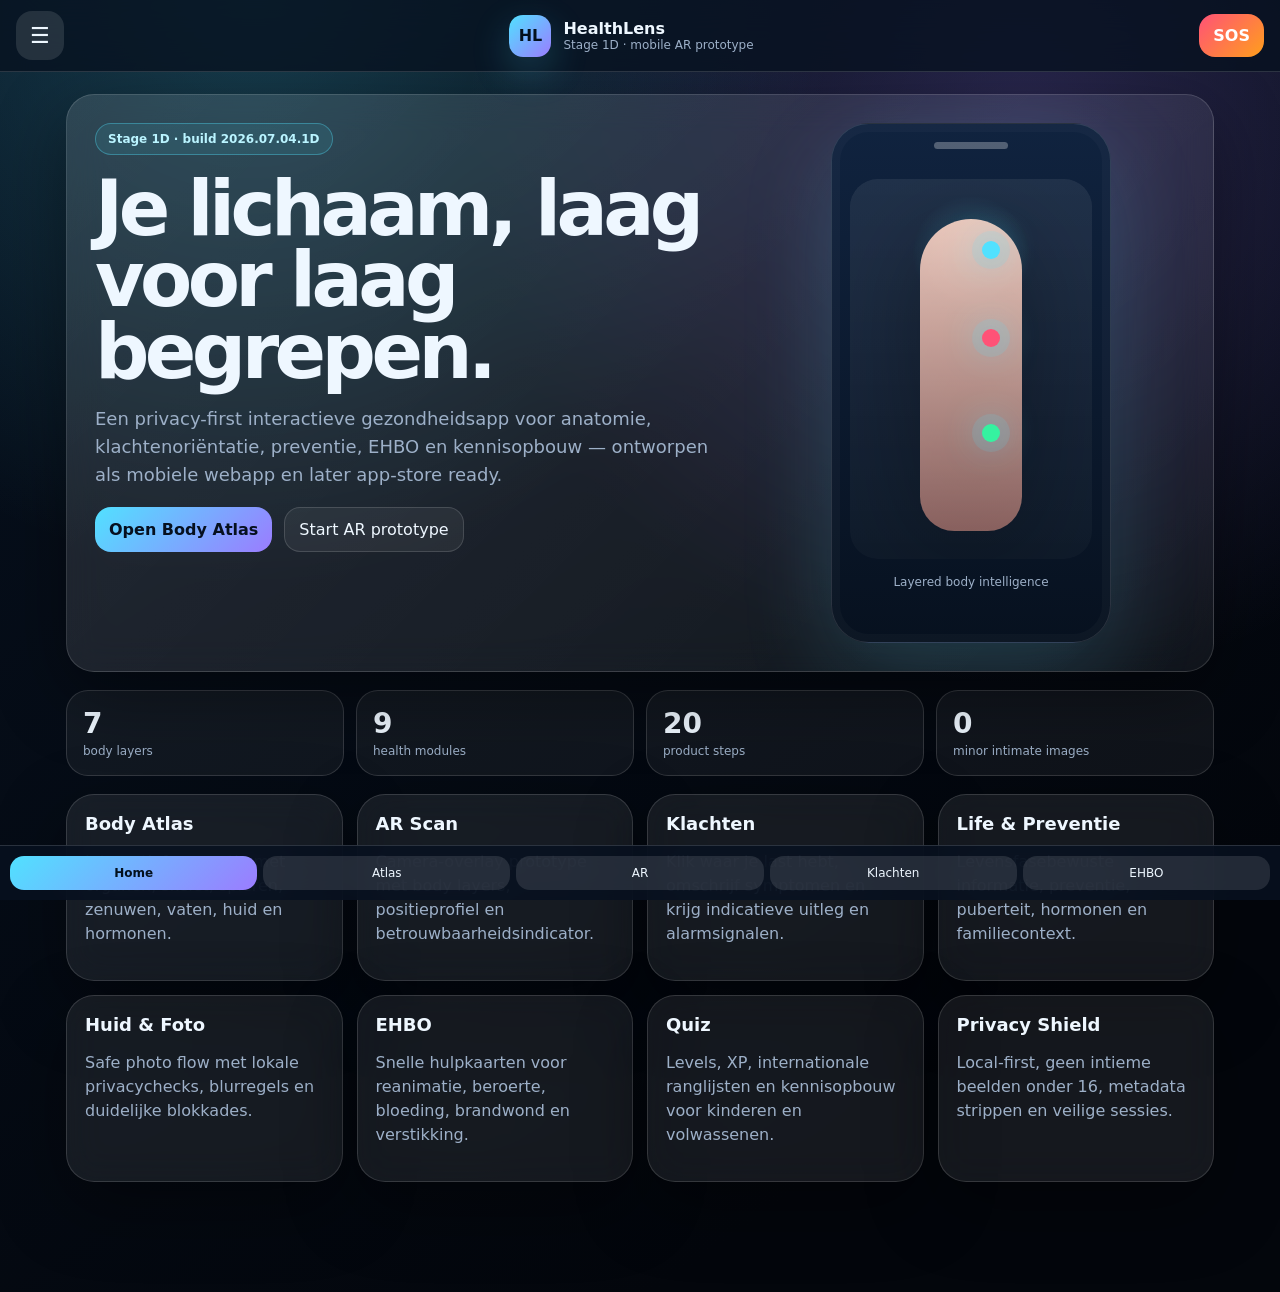
==== commit 0d3338c7: "Stage 1D realistic mobile AR prototype" ====
--- a/index.html
+++ b/index.html
@@ -1,274 +1,248 @@
-<!DOCTYPE html>
+<!doctype html>
 <html lang="nl">
 <head>
   <meta charset="utf-8" />
   <meta name="viewport" content="width=device-width, initial-scale=1, viewport-fit=cover" />
   <meta name="theme-color" content="#07111f" />
   <meta name="description" content="HealthLens is een privacy-first interactieve gezondheidsapp waarmee mensen het lichaam kunnen ontdekken, klachten beter kunnen begrijpen, preventie kunnen leren, eerste hulp kunnen oefenen en hun gezondheidskennis kunnen testen." />
-  <link rel="manifest" href="site.webmanifest" />
-  <link rel="icon" href="favicon.svg" type="image/svg+xml" />
-  <title>HealthLens — Stage 1C</title>
-  <link rel="stylesheet" href="styles.css" />
+  <title>HealthLens — Stage 1D</title>
+  <link rel="manifest" href="site.webmanifest?v=1d" />
+  <link rel="icon" href="favicon.svg?v=1d" type="image/svg+xml" />
+  <link rel="stylesheet" href="styles.css?v=1d" />
 </head>
 <body>
-  <div class="app-shell">
-    <header class="topbar" aria-label="HealthLens header">
-      <button class="icon-button" id="menuButton" aria-label="Open menu">☰</button>
-      <a class="brand" href="#home" aria-label="HealthLens home">
-        <span class="brand-mark">HL</span>
-        <span>
+  <div id="appShell">
+    <header class="topbar">
+      <button class="iconButton" id="menuBtn" aria-label="Open menu">☰</button>
+      <div class="brand">
+        <div class="logo">HL</div>
+        <div>
           <strong>HealthLens</strong>
-          <small>Stage 1C · privacy-first atlas</small>
-        </span>
-      </a>
-      <button class="privacy-pill" data-route="privacy" aria-label="Open privacy shield">🛡️ Private</button>
+          <span>Stage 1D · mobile AR prototype</span>
+        </div>
+      </div>
+      <button class="pillButton emergency" data-view="emergency">SOS</button>
     </header>
 
-    <aside class="side-drawer" id="sideDrawer" aria-label="Navigation drawer">
-      <button class="drawer-close" id="drawerClose" aria-label="Sluit menu">×</button>
-      <div class="drawer-brand">
-        <span class="brand-mark">HL</span>
-        <div><strong>HealthLens</strong><small>Je lichaam, laag voor laag begrepen.</small></div>
+    <aside class="drawer" id="drawer" aria-hidden="true">
+      <div class="drawerHead">
+        <div class="logo">HL</div>
+        <div><strong>HealthLens</strong><span>Privacy-first health atlas</span></div>
       </div>
-      <nav class="drawer-nav">
-        <button data-route="home">Home</button>
-        <button data-route="atlas">Body Atlas</button>
-        <button data-route="symptoms">Klachten</button>
-        <button data-route="life">Life & preventie</button>
-        <button data-route="firstaid">EHBO</button>
-        <button data-route="quiz">Quiz</button>
-        <button data-route="privacy">Privacy Shield</button>
-        <button data-route="roadmap">20-stappen roadmap</button>
-      </nav>
+      <button data-view="home">Home</button>
+      <button data-view="atlas">Body Atlas</button>
+      <button data-view="ar">AR Scan</button>
+      <button data-view="symptoms">Klachten</button>
+      <button data-view="life">Life & Preventie</button>
+      <button data-view="skin">Huid & Foto</button>
+      <button data-view="emergency">EHBO</button>
+      <button data-view="quiz">Quiz</button>
+      <button data-view="roadmap">20 stappen</button>
+      <button data-view="privacy">Privacy Shield</button>
     </aside>
-    <div class="drawer-backdrop" id="drawerBackdrop"></div>
-
-    <main id="app" tabindex="-1">
-      <section class="screen active" id="home" aria-labelledby="homeTitle">
-        <div class="hero-card aurora">
-          <div class="hero-copy">
-            <span class="eyebrow">Mobile-first · Web-ready · App-store richting</span>
-            <h1 id="homeTitle">Ontdek je lichaam. Begrijp signalen. Handel sneller.</h1>
-            <p>HealthLens combineert een interactieve body atlas, klachtenoriëntatie, preventie, EHBO-training, quiz en een sterke privacylaag in één intuïtieve ervaring.</p>
-            <div class="hero-actions">
-              <button class="primary" data-route="atlas">Start Body Atlas</button>
-              <button class="secondary" data-route="symptoms">Waar heb je last?</button>
+
+    <main>
+      <section class="view active" id="home">
+        <div class="hero card glass">
+          <div class="heroText">
+            <span class="versionBadge">Stage 1D · build 2026.07.04.1D</span>
+            <h1>Je lichaam, laag voor laag begrepen.</h1>
+            <p>Een privacy-first interactieve gezondheidsapp voor anatomie, klachtenoriëntatie, preventie, EHBO en kennisopbouw — ontworpen als mobiele webapp en later app-store ready.</p>
+            <div class="heroActions">
+              <button class="primary" data-view="atlas">Open Body Atlas</button>
+              <button class="secondary" data-view="ar">Start AR prototype</button>
             </div>
           </div>
-          <div class="body-orb" aria-hidden="true">
-            <div class="orb-core"></div>
-            <div class="orb-ring ring-one"></div>
-            <div class="orb-ring ring-two"></div>
-            <span class="orb-label label-heart">Heart</span>
-            <span class="orb-label label-brain">Brain</span>
-            <span class="orb-label label-shield">Private</span>
-          </div>
-        </div>
-
-        <section class="quick-grid" aria-label="Main modules">
-          <button class="module-card" data-route="atlas"><span>🧬</span><strong>Body Atlas</strong><small>Lagen, organen, spieren, skelet en zenuwen.</small></button>
-          <button class="module-card" data-route="symptoms"><span>📍</span><strong>Klachten</strong><small>Klik een regio, beschrijf klachten en zie veilige duiding.</small></button>
-          <button class="module-card" data-route="life"><span>🌱</span><strong>Preventie</strong><small>Gezond houden, levensfasen en persoonlijke context.</small></button>
-          <button class="module-card" data-route="firstaid"><span>🚑</span><strong>EHBO</strong><small>Oefenen met situaties waarin tijd telt.</small></button>
-          <button class="module-card" data-route="quiz"><span>🏆</span><strong>Quiz</strong><small>Levels, XP, dagelijkse uitdaging en wereldambitie.</small></button>
-          <button class="module-card" data-route="privacy"><span>🛡️</span><strong>Privacy Shield</strong><small>Local-first, minderjarigenregels, blur en consent.</small></button>
-        </section>
-
-        <section class="status-strip">
-          <article><strong>21 talen gepland</strong><span>NL + grote wereldtalen met lokale termen.</span></article>
-          <article><strong>PWA-ready</strong><span>Installatie-gevoel op telefoon via browser.</span></article>
-          <article><strong>Safety-first</strong><span>Geen harde diagnose, wel alarmsignalen.</span></article>
-        </section>
-      </section>
-
-      <section class="screen" id="atlas" aria-labelledby="atlasTitle">
-        <div class="section-head">
-          <span class="eyebrow">Interactieve laagweergave</span>
-          <h2 id="atlasTitle">Body Atlas</h2>
-          <p>Kies lagen, tik op regio’s en ontdek structuren, klachtencontext, preventie en waarschuwingen.</p>
-        </div>
-        <div class="atlas-layout">
-          <div class="layer-panel card">
-            <h3>Lagen</h3>
-            <div class="layer-toggles" id="layerToggles"></div>
-            <div class="confidence-card">
-              <strong>Projectiezekerheid</strong>
-              <div class="confidence-bar"><span id="confidenceBar"></span></div>
-              <small id="confidenceText">3D Atlas-modus: hoge zekerheid. AR komt later met pose-confidence.</small>
+          <div class="heroDevice">
+            <div class="phoneMock">
+              <div class="phoneTop"></div>
+              <div class="miniBodyPreview">
+                <div class="pulseDot heart"></div>
+                <div class="pulseDot brain"></div>
+                <div class="pulseDot abdomen"></div>
+              </div>
+              <span>Layered body intelligence</span>
             </div>
           </div>
-          <div class="body-stage card">
-            <div class="human-figure" id="humanFigure" aria-label="Klikbaar lichaam">
-              <button class="zone head" data-zone="head">Hoofd</button>
-              <button class="zone chest" data-zone="chest">Borst</button>
-              <button class="zone abdomen" data-zone="abdomen">Buik</button>
-              <button class="zone pelvis" data-zone="pelvis">Bekken</button>
-              <button class="zone arm-left" data-zone="arms">Arm</button>
-              <button class="zone arm-right" data-zone="arms">Arm</button>
-              <button class="zone leg-left" data-zone="legs">Been</button>
-              <button class="zone leg-right" data-zone="legs">Been</button>
-              <div class="layer-visual skin on"></div>
-              <div class="layer-visual organs on"></div>
-              <div class="layer-visual skeleton on"></div>
-              <div class="layer-visual muscles"></div>
-              <div class="layer-visual vessels"></div>
-              <div class="layer-visual nerves"></div>
-              <div class="layer-visual hormones"></div>
+        </div>
+
+        <div class="statusGrid">
+          <div class="stat"><strong>7</strong><span>body layers</span></div>
+          <div class="stat"><strong>9</strong><span>health modules</span></div>
+          <div class="stat"><strong>20</strong><span>product steps</span></div>
+          <div class="stat"><strong>0</strong><span>minor intimate images</span></div>
+        </div>
+
+        <div class="moduleGrid">
+          <article class="module card" data-view="atlas"><b>Body Atlas</b><p>Interactief mannetje met organen, skelet, spieren, zenuwen, vaten, huid en hormonen.</p></article>
+          <article class="module card" data-view="ar"><b>AR Scan</b><p>Camera-overlay prototype met body layers, positieprofiel en betrouwbaarheidsindicator.</p></article>
+          <article class="module card" data-view="symptoms"><b>Klachten</b><p>Klik waar je last hebt, omschrijf symptomen en krijg indicatieve uitleg en alarmsignalen.</p></article>
+          <article class="module card" data-view="life"><b>Life & Preventie</b><p>Levensfasebewuste informatie, preventie, puberteit, hormonen en familiecontext.</p></article>
+          <article class="module card" data-view="skin"><b>Huid & Foto</b><p>Safe photo flow met lokale privacychecks, blurregels en duidelijke blokkades.</p></article>
+          <article class="module card" data-view="emergency"><b>EHBO</b><p>Snelle hulpkaarten voor reanimatie, beroerte, bloeding, brandwond en verstikking.</p></article>
+          <article class="module card" data-view="quiz"><b>Quiz</b><p>Levels, XP, internationale ranglijsten en kennisopbouw voor kinderen en volwassenen.</p></article>
+          <article class="module card" data-view="privacy"><b>Privacy Shield</b><p>Local-first, geen intieme beelden onder 16, metadata strippen en veilige sessies.</p></article>
+        </div>
+      </section>
+
+      <section class="view" id="atlas">
+        <div class="sectionHead"><h2>Body Atlas</h2><p>Kies lagen, klik lichaamszones en bekijk info, klachten, preventie en leerpunten.</p></div>
+        <div class="atlasLayout">
+          <div class="card bodyCard">
+            <div class="layerControls" id="layerControls"></div>
+            <div class="bodyStage">
+              <svg class="bodySvg" viewBox="0 0 260 620" role="img" aria-label="Interactief menselijk lichaam">
+                <defs>
+                  <linearGradient id="skinG" x1="0" y1="0" x2="0" y2="1"><stop stop-color="#ffd6c7"/><stop offset="1" stop-color="#c9877c"/></linearGradient>
+                  <linearGradient id="organG" x1="0" y1="0" x2="1" y2="1"><stop stop-color="#ff6b89"/><stop offset="1" stop-color="#7c3aed"/></linearGradient>
+                </defs>
+                <g id="bodyBase">
+                  <circle cx="130" cy="58" r="38" fill="url(#skinG)" class="zone" data-zone="head"/>
+                  <path d="M100 98 C92 138 82 178 84 230 C86 300 94 350 104 385 L156 385 C166 350 174 300 176 230 C178 178 168 138 160 98 Z" fill="url(#skinG)" class="zone" data-zone="chest"/>
+                  <path d="M95 198 C80 250 76 317 104 390 L156 390 C184 317 180 250 165 198 Z" fill="#e8a095" opacity=".75" class="zone" data-zone="abdomen"/>
+                  <path d="M102 386 L158 386 L172 450 L88 450 Z" fill="#c8847a" class="zone" data-zone="pelvis"/>
+                  <path d="M100 112 C64 155 47 230 41 315" stroke="url(#skinG)" stroke-width="30" stroke-linecap="round" fill="none" class="zone" data-zone="arms"/>
+                  <path d="M160 112 C196 155 213 230 219 315" stroke="url(#skinG)" stroke-width="30" stroke-linecap="round" fill="none" class="zone" data-zone="arms"/>
+                  <path d="M105 440 C96 500 91 555 87 604" stroke="url(#skinG)" stroke-width="34" stroke-linecap="round" fill="none" class="zone" data-zone="legs"/>
+                  <path d="M155 440 C164 500 169 555 173 604" stroke="url(#skinG)" stroke-width="34" stroke-linecap="round" fill="none" class="zone" data-zone="legs"/>
+                </g>
+                <g class="layer layer-skeleton">
+                  <circle cx="130" cy="58" r="26" fill="none" stroke="#dbeafe" stroke-width="5"/>
+                  <line x1="130" y1="95" x2="130" y2="382" stroke="#dbeafe" stroke-width="8"/>
+                  <path d="M91 135 C110 122 150 122 169 135" fill="none" stroke="#dbeafe" stroke-width="8"/>
+                  <path d="M101 164 C118 154 142 154 159 164" fill="none" stroke="#dbeafe" stroke-width="5"/>
+                  <line x1="100" y1="440" x2="85" y2="598" stroke="#dbeafe" stroke-width="7"/>
+                  <line x1="160" y1="440" x2="175" y2="598" stroke="#dbeafe" stroke-width="7"/>
+                </g>
+                <g class="layer layer-organs">
+                  <ellipse cx="113" cy="158" rx="26" ry="43" fill="#8b5cf6" opacity=".8"/><ellipse cx="147" cy="158" rx="26" ry="43" fill="#8b5cf6" opacity=".8"/>
+                  <path d="M130 182 C107 170 103 205 130 220 C157 205 153 170 130 182Z" fill="#ef4444"/>
+                  <path d="M102 242 C128 222 158 232 166 260 C139 275 116 270 100 258Z" fill="#f59e0b"/>
+                  <ellipse cx="132" cy="286" rx="37" ry="28" fill="#22c55e" opacity=".75"/>
+                  <ellipse cx="111" cy="330" rx="18" ry="31" fill="#38bdf8" opacity=".85"/><ellipse cx="151" cy="330" rx="18" ry="31" fill="#38bdf8" opacity=".85"/>
+                </g>
+                <g class="layer layer-muscles">
+                  <path d="M105 112 C82 165 83 224 103 280" stroke="#fb7185" stroke-width="10" fill="none" opacity=".7"/>
+                  <path d="M155 112 C178 165 177 224 157 280" stroke="#fb7185" stroke-width="10" fill="none" opacity=".7"/>
+                  <path d="M104 210 C120 230 140 230 156 210" stroke="#fb7185" stroke-width="7" fill="none" opacity=".7"/>
+                  <path d="M105 455 C105 510 100 560 93 600" stroke="#fb7185" stroke-width="9" fill="none" opacity=".7"/>
+                  <path d="M155 455 C155 510 160 560 167 600" stroke="#fb7185" stroke-width="9" fill="none" opacity=".7"/>
+                </g>
+                <g class="layer layer-vessels">
+                  <path d="M130 188 C130 260 130 335 130 430" stroke="#ef4444" stroke-width="7" fill="none"/>
+                  <path d="M130 220 C103 250 89 280 72 330" stroke="#ef4444" stroke-width="4" fill="none"/>
+                  <path d="M130 220 C157 250 171 280 188 330" stroke="#3b82f6" stroke-width="4" fill="none"/>
+                  <path d="M130 430 C111 492 101 545 92 604" stroke="#ef4444" stroke-width="4" fill="none"/>
+                  <path d="M130 430 C149 492 159 545 168 604" stroke="#3b82f6" stroke-width="4" fill="none"/>
+                </g>
+                <g class="layer layer-nerves">
+                  <path d="M130 90 C129 160 128 260 130 408" stroke="#fde047" stroke-width="5" fill="none"/>
+                  <path d="M130 132 C102 190 74 245 43 314" stroke="#fde047" stroke-width="3" fill="none"/>
+                  <path d="M130 132 C158 190 186 245 217 314" stroke="#fde047" stroke-width="3" fill="none"/>
+                  <path d="M130 405 C107 470 95 540 87 604" stroke="#fde047" stroke-width="3" fill="none"/>
+                  <path d="M130 405 C153 470 165 540 173 604" stroke="#fde047" stroke-width="3" fill="none"/>
+                </g>
+                <g class="layer layer-hormones">
+                  <circle cx="130" cy="52" r="9" fill="#a78bfa"/><circle cx="130" cy="110" r="9" fill="#a78bfa"/><circle cx="130" cy="292" r="8" fill="#a78bfa"/><circle cx="130" cy="420" r="11" fill="#a78bfa"/>
+                  <text x="148" y="56" fill="#e9d5ff" font-size="12">pituitary</text><text x="146" y="114" fill="#e9d5ff" font-size="12">thyroid</text>
+                </g>
+              </svg>
             </div>
-            <p class="microcopy">Prototype: schematische body map. Stage 2/3 vervangt dit door echte 3D/AR-body tracking.</p>
-          </div>
-          <div class="info-panel card" id="atlasInfo">
-            <h3>Selecteer een regio</h3>
-            <p>Tik op een lichaamsgebied om organen, structuren, klachten en preventie te zien.</p>
-          </div>
-        </div>
-      </section>
-
-      <section class="screen" id="symptoms" aria-labelledby="symptomTitle">
-        <div class="section-head">
-          <span class="eyebrow">Indicatief · geen diagnose</span>
-          <h2 id="symptomTitle">Klachten veilig plaatsen</h2>
-          <p>Beschrijf klachten via tekst en keuzes. De app toont mogelijke richtingen, alarmsignalen en vervolgactie.</p>
-        </div>
-        <div class="symptom-grid">
-          <form class="card form-card" id="symptomForm">
-            <label>Profiel
-              <select name="profile">
-                <option value="adult">Volwassene</option>
-                <option value="minor">Kind/jongere onder 16</option>
-                <option value="hormonal">Vrouw 38–55 / hormonale context</option>
-                <option value="older">Oudere gebruiker</option>
-              </select>
-            </label>
-            <label>Gebied
-              <select name="area">
-                <option value="chest">Borst / ademhaling</option>
-                <option value="abdomen">Buik / spijsvertering</option>
-                <option value="skin">Huid / wond / moedervlek</option>
-                <option value="head">Hoofd / zenuwen</option>
-                <option value="joints">Spieren / gewrichten</option>
-                <option value="sensitive">Gevoelige regio / seksuele gezondheid</option>
-                <option value="general">Algemeen / vage klachten</option>
-              </select>
-            </label>
-            <label>Hoofdklacht
-              <textarea name="complaint" rows="4" placeholder="Bijvoorbeeld: drukkende pijn, jeuk, duizeligheid, moe, branderig plassen..."></textarea>
-            </label>
-            <fieldset>
-              <legend>Wat speelt mee?</legend>
-              <label><input type="checkbox" name="redflag" value="urgent" /> Plots ernstig / snel erger</label>
-              <label><input type="checkbox" name="redflag" value="breath" /> Benauwd, flauw, verward of blauwe lippen</label>
-              <label><input type="checkbox" name="redflag" value="fever" /> Koorts of ernstig ziek gevoel</label>
-              <label><input type="checkbox" name="redflag" value="unsafe" /> Onveilig, gedwongen of bang</label>
-              <label><input type="checkbox" name="redflag" value="pregnancy" /> Zwangerschap mogelijk</label>
-            </fieldset>
-            <button class="primary" type="submit">Toon veilige duiding</button>
-          </form>
-          <div class="card result-card" id="symptomResult">
-            <h3>Uitkomst</h3>
-            <p>Vul links je klacht in. Bij alarmsignalen toont HealthLens altijd eerst urgente actie.</p>
-          </div>
-        </div>
-      </section>
-
-      <section class="screen" id="life" aria-labelledby="lifeTitle">
-        <div class="section-head">
-          <span class="eyebrow">Leren, preventie en levensfasen</span>
-          <h2 id="lifeTitle">Life & preventie</h2>
-          <p>Algemene modules blijven breed gepresenteerd, maar onderliggend ondersteunen we relevante context zoals leeftijd, ontwikkeling, hormonen, familiegeschiedenis en preventie.</p>
-        </div>
-        <div class="content-cards" id="lifeCards"></div>
-      </section>
-
-      <section class="screen" id="firstaid" aria-labelledby="firstAidTitle">
-        <div class="section-head">
-          <span class="eyebrow">Oefenen vóórdat het telt</span>
-          <h2 id="firstAidTitle">EHBO & noodsituaties</h2>
-          <p>Offline-first trainingskaarten voor situaties waarin snel handelen belangrijk is. Stage 1C is educatief; echte nood: bel lokale hulpdiensten.</p>
-        </div>
-        <div class="content-cards emergency" id="firstAidCards"></div>
-      </section>
-
-      <section class="screen" id="quiz" aria-labelledby="quizTitle">
-        <div class="section-head">
-          <span class="eyebrow">XP · levels · wereldambitie</span>
-          <h2 id="quizTitle">Health Quest</h2>
-          <p>Quizzen maken anatomie, preventie en EHBO herhaalbaar en verslavend leerzaam.</p>
-        </div>
-        <div class="quiz-layout">
-          <div class="card quiz-card">
-            <div class="quiz-progress"><span id="xpValue">0 XP</span><span id="levelValue">Level 1</span></div>
-            <h3 id="quizQuestion">Vraag wordt geladen...</h3>
-            <div id="quizAnswers" class="answer-grid"></div>
-            <p id="quizFeedback" class="feedback"></p>
-          </div>
-          <div class="card leaderboard-card">
-            <h3>Competitieconcept</h3>
-            <ol>
-              <li>🇳🇱 Nederland — 12.400 XP</li>
-              <li>🇬🇧 UK — 11.950 XP</li>
-              <li>🇩🇪 Duitsland — 11.430 XP</li>
-              <li>🇪🇸 Spanje — 10.880 XP</li>
-            </ol>
-            <small>Prototype-data. Later: echte accounts, privacyvriendelijke rankings en school/family leagues.</small>
-          </div>
-        </div>
-      </section>
-
-      <section class="screen" id="privacy" aria-labelledby="privacyTitle">
-        <div class="section-head">
-          <span class="eyebrow">Speerpunt van de app</span>
-          <h2 id="privacyTitle">Privacy Shield</h2>
-          <p>HealthLens wordt ontworpen met local-first verwerking, veilige beeldregels, consent, data-minimalisatie en no-cloud opties.</p>
-        </div>
-        <div class="privacy-grid">
-          <div class="card privacy-card critical">
-            <h3>Onder 16: nultolerantie voor intieme beelden</h3>
-            <p>Geen naaktbeeld, geen edele delen, geen intieme foto’s of AR-scans. Niet analyseren, niet opslaan, niet uploaden. Symptomen mogen wél veilig via tekst en neutrale vragen worden omschreven.</p>
-          </div>
-          <div class="card privacy-card">
-            <h3>SafeScan Blur Engine</h3>
-            <p>Concept: lokaal gezicht, achtergrond, herkenbare details en gevoelige zones detecteren vóór opslag of upload. Gebruiker ziet altijd preview.</p>
-          </div>
-          <div class="card privacy-card">
-            <h3>Private Mode</h3>
-            <p>Geen account, geen cloud, geen geschiedenis. Ideaal voor EHBO, tijdelijke sessies of gevoelige vragen.</p>
-          </div>
-          <div class="card privacy-card">
-            <h3>Volwassen gevoelige-zone flow</h3>
-            <p>Alleen met expliciete toestemming, lokale verwerking waar mogelijk, geen automatische opslag, en duidelijke indicatieve beoordeling.</p>
-          </div>
-        </div>
-        <div class="card upload-simulator">
-          <h3>Beeldveiligheid-simulator</h3>
-          <div class="segmented" id="scanScenario">
-            <button data-scenario="adultSkin" class="active">Volwassene huidplek</button>
-            <button data-scenario="minorSensitive">Onder 16 intiem</button>
-            <button data-scenario="adultSensitive">Volwassene gevoelig</button>
-          </div>
-          <div id="scanResult" class="scan-result"></div>
-        </div>
-      </section>
-
-      <section class="screen" id="roadmap" aria-labelledby="roadmapTitle">
-        <div class="section-head">
-          <span class="eyebrow">Stage 1C productbouw</span>
-          <h2 id="roadmapTitle">20 nieuwe stappen</h2>
-          <p>Deze 20 stappen zijn in Stage 1C als productrichting, UI-modules of documentatie verwerkt.</p>
-        </div>
-        <div class="roadmap-list" id="roadmapList"></div>
+          </div>
+          <div class="card infoPanel" id="atlasInfo"></div>
+        </div>
+      </section>
+
+      <section class="view" id="ar">
+        <div class="sectionHead"><h2>AR Scan prototype</h2><p>Camera-overlay met laagkeuze en houdingprofiel. Dit is een functioneel prototype, geen klinisch gevalideerde anatomische positionering.</p></div>
+        <div class="arGrid">
+          <div class="card arCard">
+            <video id="camera" autoplay playsinline muted></video>
+            <div class="arFallback" id="arFallback">Camera staat uit. Start AR om de overlay te testen.</div>
+            <svg class="arOverlay" viewBox="0 0 320 560" preserveAspectRatio="xMidYMid meet">
+              <path class="arSilhouette" d="M160 36 C190 36 214 60 214 90 C214 112 201 131 182 140 C217 162 238 207 235 276 C231 353 216 394 207 432 C199 468 202 511 207 548 L178 548 C169 498 164 450 160 408 C156 450 151 498 142 548 L113 548 C118 511 121 468 113 432 C104 394 89 353 85 276 C82 207 103 162 138 140 C119 131 106 112 106 90 C106 60 130 36 160 36Z"/>
+              <g id="arLayerOrgans"><circle cx="160" cy="160" r="18"/><ellipse cx="134" cy="150" rx="22" ry="36"/><ellipse cx="186" cy="150" rx="22" ry="36"/><ellipse cx="160" cy="250" rx="48" ry="35"/></g>
+              <g id="arLayerSkeleton"><line x1="160" y1="126" x2="160" y2="410"/><path d="M108 151 C138 132 182 132 212 151"/><path d="M115 420 L100 548"/><path d="M205 420 L220 548"/></g>
+              <g id="arLayerNerves"><path d="M160 118 L160 405"/><path d="M160 170 L90 340"/><path d="M160 170 L230 340"/><path d="M160 405 L110 548"/><path d="M160 405 L210 548"/></g>
+            </svg>
+            <div class="arConfidence" id="arConfidence">Confidence: simulation mode</div>
+          </div>
+          <div class="card arControls">
+            <button class="primary" id="startCamera">Start camera</button>
+            <button class="secondary" id="stopCamera">Stop camera</button>
+            <label>Houding</label>
+            <select id="poseMode"><option>staand/zittend</option><option>liggend op rug</option><option>zijligging</option><option>gevallen / gedeeltelijk zichtbaar</option></select>
+            <label>Laag</label>
+            <select id="arLayer"><option value="organs">Organen</option><option value="skeleton">Skelet</option><option value="nerves">Zenuwen</option></select>
+            <div class="safetyBox"><b>Safety</b><p>AR is indicatief. Bij kinderen onder 16 worden intieme of naakte beelden geblokkeerd. Voor EHBO altijd noodhulp inschakelen bij alarmsignalen.</p></div>
+          </div>
+        </div>
+      </section>
+
+      <section class="view" id="symptoms">
+        <div class="sectionHead"><h2>Klachten begrijpen</h2><p>Beschrijf waar je last van hebt. De app geeft indicatieve uitleg, urgentie en vervolgstappen.</p></div>
+        <div class="card formCard">
+          <div class="formGrid">
+            <label>Profiel<select id="profile"><option>Volwassene</option><option>Kind onder 16</option><option>Jongere 16-17</option><option>Vrouw 38-55</option><option>Oudere</option></select></label>
+            <label>Gebied<select id="region"><option>Borst</option><option>Buik</option><option>Hoofd</option><option>Huid</option><option>Gewrichten/spieren</option><option>Gevoelige regio</option></select></label>
+            <label>Ernst<select id="severity"><option>Mild</option><option>Matig</option><option>Ernstig</option><option>Plots/heftig</option></select></label>
+            <label>Duur<select id="duration"><option>Vandaag</option><option>Enkele dagen</option><option>Weken</option><option>Maanden</option></select></label>
+          </div>
+          <label>Omschrijf je klacht<textarea id="complaint" placeholder="Bijvoorbeeld: stekende pijn rechts onderin buik, koorts, misselijk... "></textarea></label>
+          <div class="checkGrid">
+            <label><input type="checkbox" value="chest" class="alarm"> Druk op borst/benauwd/uitstraling</label>
+            <label><input type="checkbox" value="stroke" class="alarm"> Scheve mond, verward, krachtsverlies</label>
+            <label><input type="checkbox" value="fever" class="alarm"> Hoge koorts of snel zieker</label>
+            <label><input type="checkbox" value="unsafe" class="alarm"> Dwang, letsel of onveilige situatie</label>
+            <label><input type="checkbox" value="pregnancy" class="alarm"> Zwangerschap mogelijk / hevig bloedverlies</label>
+            <label><input type="checkbox" value="testicle" class="alarm"> Hevige testikelpijn</label>
+          </div>
+          <button class="primary" id="analyseSymptoms">Analyseer indicatief</button>
+        </div>
+        <div class="card resultCard" id="symptomResult"></div>
+      </section>
+
+      <section class="view" id="life">
+        <div class="sectionHead"><h2>Life & Preventie</h2><p>Gezondheid verschilt per leeftijd, lichaam, levensfase, familiegeschiedenis en context.</p></div>
+        <div class="contentGrid" id="lifeCards"></div>
+      </section>
+
+      <section class="view" id="skin">
+        <div class="sectionHead"><h2>Huid & Foto</h2><p>Privacy-first fotoflow: lokaal, veilig, waarschuwingen vóór beeldanalyse.</p></div>
+        <div class="card formCard">
+          <label>Leeftijd van persoon op foto<select id="photoAge"><option>18+</option><option>16-17</option><option>onder 16</option></select></label>
+          <label>Beeldtype<select id="photoType"><option>Niet-intieme huid/wond</option><option>Gezicht zichtbaar</option><option>Intieme of naakte zone</option><option>Kind + gevoelige zone</option></select></label>
+          <input type="file" id="photoInput" accept="image/*" />
+          <button class="primary" id="photoCheck">Start privacycheck</button>
+          <div id="photoResult" class="safetyBox"></div>
+        </div>
+      </section>
+
+      <section class="view" id="emergency">
+        <div class="sectionHead"><h2>EHBO / Nood</h2><p>Snelle, duidelijke instructies. Bij direct gevaar: bel het lokale alarmnummer.</p></div>
+        <div class="contentGrid" id="emergencyCards"></div>
+      </section>
+
+      <section class="view" id="quiz">
+        <div class="sectionHead"><h2>Quiz & Challenges</h2><p>Leer anatomie, preventie en eerste hulp met levels, XP en toekomstige wereldranglijsten.</p></div>
+        <div class="card quizCard"><div id="quizBox"></div><button class="primary" id="nextQuiz">Nieuwe vraag</button></div>
+      </section>
+
+      <section class="view" id="roadmap">
+        <div class="sectionHead"><h2>20 grote stappen</h2><p>De productlijn richting leidende mobiele gezondheidsapp.</p></div>
+        <div class="timeline" id="roadmapList"></div>
+      </section>
+
+      <section class="view" id="privacy">
+        <div class="sectionHead"><h2>Privacy Shield</h2><p>Privacy en security zijn kernfunctionaliteit, geen bijlage.</p></div>
+        <div class="contentGrid" id="privacyCards"></div>
       </section>
     </main>
 
-    <nav class="bottom-nav" aria-label="Bottom navigation">
-      <button data-route="home" class="active">⌂<span>Home</span></button>
-      <button data-route="atlas">◎<span>Atlas</span></button>
-      <button data-route="symptoms">＋<span>Klacht</span></button>
-      <button data-route="firstaid">✚<span>EHBO</span></button>
-      <button data-route="quiz">★<span>Quiz</span></button>
+    <nav class="bottomNav">
+      <button data-view="home" class="active">Home</button><button data-view="atlas">Atlas</button><button data-view="ar">AR</button><button data-view="symptoms">Klachten</button><button data-view="emergency">EHBO</button>
     </nav>
   </div>
-
-  <script src="app.js"></script>
+  <script src="app.js?v=1d"></script>
 </body>
 </html>
--- a/styles.css
+++ b/styles.css
@@ -1,6 +1 @@
-:root{
-  --bg:#07111f;--bg2:#0b1b2f;--card:rgba(255,255,255,.08);--card2:rgba(255,255,255,.12);--line:rgba(255,255,255,.14);
-  --text:#eef7ff;--muted:#9eb4cb;--primary:#50e6ff;--primary2:#9b7cff;--good:#57f2a6;--warn:#ffd166;--bad:#ff6b8b;
-  --shadow:0 24px 70px rgba(0,0,0,.35);--radius:28px;--safe-bottom:env(safe-area-inset-bottom,0px)
-}
-*{box-sizing:border-box}html{scroll-behavior:smooth}body{margin:0;background:radial-gradient(circle at 10% 0%,rgba(80,230,255,.18),transparent 32%),radial-gradient(circle at 90% 8%,rgba(155,124,255,.17),transparent 28%),linear-gradient(180deg,var(--bg),#030812 80%);color:var(--text);font-family:Inter, ui-sans-serif, system-ui, -apple-system, Segoe UI, Roboto, Arial, sans-serif;min-height:100vh}.app-shell{min-height:100vh;padding-bottom:calc(82px + var(--safe-bottom))}button,input,select,textarea{font:inherit}button{cursor:pointer;color:inherit}.topbar{position:sticky;top:0;z-index:50;height:72px;display:flex;align-items:center;gap:12px;padding:10px 14px;background:rgba(7,17,31,.74);backdrop-filter:blur(18px);border-bottom:1px solid var(--line)}.brand{display:flex;align-items:center;gap:10px;text-decoration:none;color:var(--text);min-width:0}.brand strong{display:block;letter-spacing:-.02em}.brand small{display:block;color:var(--muted);font-size:12px;white-space:nowrap;overflow:hidden;text-overflow:ellipsis}.brand-mark{width:42px;height:42px;border-radius:16px;background:linear-gradient(135deg,var(--primary),var(--primary2));display:grid;place-items:center;font-weight:900;box-shadow:0 12px 35px rgba(80,230,255,.25)}.icon-button,.privacy-pill,.drawer-close{border:1px solid var(--line);background:rgba(255,255,255,.07);border-radius:16px;padding:10px 12px}.privacy-pill{margin-left:auto;font-size:13px}.screen{display:none;padding:18px;max-width:1220px;margin:0 auto}.screen.active{display:block}.hero-card{position:relative;overflow:hidden;border:1px solid var(--line);border-radius:34px;padding:28px;display:grid;grid-template-columns:minmax(0,1.25fr) minmax(260px,.75fr);gap:20px;box-shadow:var(--shadow);min-height:420px;background:linear-gradient(135deg,rgba(255,255,255,.12),rgba(255,255,255,.05))}.aurora:before{content:"";position:absolute;inset:-20%;background:radial-gradient(circle at 18% 20%,rgba(80,230,255,.23),transparent 26%),radial-gradient(circle at 78% 40%,rgba(155,124,255,.25),transparent 28%),radial-gradient(circle at 48% 88%,rgba(87,242,166,.13),transparent 22%);filter:blur(12px);animation:float 12s ease-in-out infinite alternate}.hero-copy{position:relative;z-index:1;align-self:center}.eyebrow{display:inline-flex;gap:8px;align-items:center;color:var(--primary);font-weight:800;font-size:12px;letter-spacing:.08em;text-transform:uppercase;margin-bottom:12px}.hero-card h1{font-size:clamp(40px,7vw,76px);line-height:.94;margin:0 0 18px;letter-spacing:-.07em}.hero-card p,.section-head p{color:var(--muted);font-size:18px;line-height:1.55;max-width:760px}.hero-actions{display:flex;gap:12px;flex-wrap:wrap;margin-top:22px}.primary,.secondary{border:0;border-radius:18px;padding:14px 18px;font-weight:850}.primary{background:linear-gradient(135deg,var(--primary),var(--primary2));color:#03111d;box-shadow:0 16px 40px rgba(80,230,255,.22)}.secondary{background:rgba(255,255,255,.08);border:1px solid var(--line)}.body-orb{position:relative;z-index:1;display:grid;place-items:center;min-height:320px}.orb-core{width:180px;height:260px;border-radius:48% 48% 42% 42%;background:linear-gradient(180deg,rgba(255,255,255,.32),rgba(80,230,255,.08));border:1px solid rgba(255,255,255,.24);box-shadow:inset 0 0 60px rgba(80,230,255,.22),0 0 70px rgba(155,124,255,.22)}.orb-ring{position:absolute;border:1px solid rgba(80,230,255,.45);border-radius:50%;transform:rotate(-18deg)}.ring-one{width:280px;height:118px}.ring-two{width:330px;height:160px;transform:rotate(24deg);border-color:rgba(155,124,255,.42)}.orb-label{position:absolute;padding:8px 11px;border-radius:999px;background:rgba(255,255,255,.1);border:1px solid var(--line);font-size:12px}.label-heart{left:12%;top:35%}.label-brain{right:12%;top:20%}.label-shield{right:16%;bottom:26%}.quick-grid,.content-cards,.privacy-grid{display:grid;grid-template-columns:repeat(3,minmax(0,1fr));gap:14px;margin-top:18px}.module-card,.card{border:1px solid var(--line);background:var(--card);border-radius:var(--radius);box-shadow:0 18px 45px rgba(0,0,0,.18)}.module-card{min-height:150px;text-align:left;padding:18px;transition:.2s transform,.2s background}.module-card:hover{transform:translateY(-3px);background:var(--card2)}.module-card span{font-size:28px}.module-card strong{display:block;margin:12px 0 8px}.module-card small,.card small{color:var(--muted);line-height:1.4}.status-strip{display:grid;grid-template-columns:repeat(3,1fr);gap:12px;margin-top:14px}.status-strip article{padding:16px;border:1px solid var(--line);border-radius:22px;background:rgba(255,255,255,.05)}.status-strip strong{display:block}.status-strip span{display:block;color:var(--muted);font-size:13px;margin-top:4px}.section-head{margin:8px 0 18px}.section-head h2{font-size:clamp(34px,5vw,58px);line-height:1;margin:0 0 12px;letter-spacing:-.05em}.atlas-layout{display:grid;grid-template-columns:280px minmax(280px,1fr) 340px;gap:14px}.card{padding:18px}.layer-toggles{display:grid;gap:9px}.layer-toggles button,.segmented button{border:1px solid var(--line);border-radius:16px;background:rgba(255,255,255,.06);padding:11px;text-align:left}.layer-toggles button.active,.segmented button.active{background:linear-gradient(135deg,rgba(80,230,255,.2),rgba(155,124,255,.18));border-color:rgba(80,230,255,.48)}.confidence-card{margin-top:18px;padding:14px;border-radius:20px;background:rgba(255,255,255,.05);border:1px solid var(--line)}.confidence-bar{height:10px;background:rgba(255,255,255,.1);border-radius:99px;margin:12px 0;overflow:hidden}.confidence-bar span{display:block;height:100%;width:92%;background:linear-gradient(90deg,var(--good),var(--primary));border-radius:99px}.body-stage{display:grid;place-items:center;min-height:580px}.human-figure{position:relative;width:260px;height:520px}.human-figure:before{content:"";position:absolute;left:50%;top:52px;transform:translateX(-50%);width:140px;height:360px;border-radius:70px 70px 80px 80px;background:linear-gradient(180deg,rgba(255,255,255,.12),rgba(255,255,255,.04));border:1px solid var(--line)}.human-figure:after{content:"";position:absolute;left:50%;top:8px;transform:translateX(-50%);width:76px;height:76px;border-radius:50%;background:rgba(255,255,255,.13);border:1px solid var(--line)}.zone{position:absolute;z-index:6;border:1px solid rgba(255,255,255,.16);background:rgba(7,17,31,.58);backdrop-filter:blur(8px);border-radius:999px;padding:8px 10px;font-size:12px}.zone:hover{background:rgba(80,230,255,.24)}.head{left:94px;top:28px}.chest{left:92px;top:128px}.abdomen{left:94px;top:222px}.pelvis{left:91px;top:316px}.arm-left{left:8px;top:180px}.arm-right{right:8px;top:180px}.leg-left{left:62px;bottom:52px}.leg-right{right:62px;bottom:52px}.layer-visual{position:absolute;opacity:0;transition:.25s opacity;pointer-events:none}.layer-visual.on{opacity:1}.skin{left:61px;top:51px;width:138px;height:362px;border-radius:70px 70px 80px 80px;box-shadow:0 0 70px rgba(80,230,255,.14)}.organs{left:98px;top:132px;width:64px;height:170px;border-radius:30px;background:radial-gradient(circle at 55% 20%,rgba(255,107,139,.75) 0 15%,transparent 16%),radial-gradient(circle at 42% 58%,rgba(255,209,102,.75) 0 24%,transparent 25%)}.skeleton{left:122px;top:82px;width:16px;height:330px;background:rgba(255,255,255,.32);border-radius:99px}.skeleton:before,.skeleton:after{content:"";position:absolute;left:-44px;top:76px;width:104px;height:10px;border-radius:20px;background:rgba(255,255,255,.25)}.skeleton:after{top:225px}.muscles{left:58px;top:58px;width:144px;height:350px;border-radius:70px;background:repeating-linear-gradient(90deg,rgba(255,107,139,.18) 0 7px,rgba(255,255,255,.02) 7px 14px)}.vessels{left:76px;top:80px;width:110px;height:320px;background:linear-gradient(90deg,transparent 48%,rgba(80,230,255,.7) 49% 51%,transparent 52%),radial-gradient(circle at 60% 24%,rgba(255,107,139,.5),transparent 8%)}.nerves{left:76px;top:72px;width:110px;height:330px;background:repeating-linear-gradient(35deg,transparent 0 20px,rgba(255,209,102,.45) 21px 23px,transparent 24px 42px)}.hormones{left:89px;top:88px;width:84px;height:300px;background:radial-gradient(circle at 48% 8%,rgba(155,124,255,.8) 0 8%,transparent 9%),radial-gradient(circle at 55% 45%,rgba(155,124,255,.55) 0 9%,transparent 10%),radial-gradient(circle at 50% 72%,rgba(155,124,255,.5) 0 12%,transparent 13%)}.microcopy{color:var(--muted);font-size:12px;max-width:280px;text-align:center}.info-panel h3,.card h3{margin-top:0}.info-list{display:grid;gap:10px;padding:0;margin:14px 0;list-style:none}.info-list li{padding:10px 12px;border-radius:16px;background:rgba(255,255,255,.05);color:var(--muted)}.symptom-grid,.quiz-layout{display:grid;grid-template-columns:minmax(280px,430px) 1fr;gap:14px}.form-card{display:grid;gap:14px}.form-card label{display:grid;gap:7px;color:var(--muted);font-size:13px}.form-card select,.form-card textarea{width:100%;border:1px solid var(--line);border-radius:16px;background:rgba(2,8,18,.64);color:var(--text);padding:12px}.form-card fieldset{border:1px solid var(--line);border-radius:18px;padding:12px;display:grid;gap:8px}.form-card legend{color:var(--primary);font-weight:800}.result-card{min-height:420px}.alert{border-radius:22px;padding:14px;margin:10px 0}.alert.bad{background:rgba(255,107,139,.14);border:1px solid rgba(255,107,139,.36)}.alert.warn{background:rgba(255,209,102,.12);border:1px solid rgba(255,209,102,.28)}.alert.good{background:rgba(87,242,166,.12);border:1px solid rgba(87,242,166,.28)}.content-cards article{min-height:220px}.tag-list{display:flex;gap:8px;flex-wrap:wrap;margin-top:12px}.tag-list span{font-size:12px;padding:7px 9px;border-radius:999px;background:rgba(255,255,255,.08);border:1px solid var(--line);color:var(--muted)}.emergency article{border-color:rgba(255,107,139,.22)}.answer-grid{display:grid;gap:10px;margin-top:16px}.answer-grid button{border:1px solid var(--line);border-radius:18px;background:rgba(255,255,255,.06);padding:14px;text-align:left}.answer-grid button:hover{background:rgba(80,230,255,.16)}.quiz-progress{display:flex;justify-content:space-between;color:var(--primary);font-weight:900}.feedback{min-height:24px;color:var(--muted)}.leaderboard-card ol{line-height:2;color:var(--muted)}.privacy-card.critical{border-color:rgba(255,107,139,.35);background:linear-gradient(135deg,rgba(255,107,139,.16),rgba(255,255,255,.06))}.upload-simulator{margin-top:14px}.segmented{display:flex;gap:8px;flex-wrap:wrap}.scan-result{margin-top:14px}.roadmap-list{display:grid;grid-template-columns:repeat(2,minmax(0,1fr));gap:12px}.roadmap-item{display:flex;gap:12px;align-items:flex-start;padding:14px;border:1px solid var(--line);border-radius:22px;background:rgba(255,255,255,.06)}.roadmap-item b{min-width:34px;height:34px;border-radius:13px;background:linear-gradient(135deg,var(--primary),var(--primary2));color:#03111d;display:grid;place-items:center}.side-drawer{position:fixed;z-index:90;left:0;top:0;bottom:0;width:min(340px,88vw);padding:18px;background:rgba(5,12,24,.96);backdrop-filter:blur(24px);border-right:1px solid var(--line);transform:translateX(-105%);transition:.22s transform}.side-drawer.open{transform:translateX(0)}.drawer-backdrop{position:fixed;inset:0;z-index:80;background:rgba(0,0,0,.42);display:none}.drawer-backdrop.open{display:block}.drawer-close{float:right}.drawer-brand{display:flex;align-items:center;gap:12px;margin:50px 0 20px}.drawer-brand small{display:block;color:var(--muted)}.drawer-nav{display:grid;gap:8px}.drawer-nav button{border:1px solid var(--line);background:rgba(255,255,255,.06);border-radius:16px;padding:12px;text-align:left}.bottom-nav{position:fixed;z-index:60;left:50%;bottom:12px;transform:translateX(-50%);width:min(620px,calc(100vw - 20px));display:grid;grid-template-columns:repeat(5,1fr);gap:6px;padding:8px;background:rgba(7,17,31,.76);backdrop-filter:blur(20px);border:1px solid var(--line);border-radius:26px;box-shadow:var(--shadow)}.bottom-nav button{border:0;background:transparent;border-radius:18px;padding:8px 4px;color:var(--muted);display:grid;gap:2px;place-items:center;font-size:19px}.bottom-nav span{font-size:11px}.bottom-nav button.active{background:rgba(80,230,255,.15);color:var(--text)}@keyframes float{to{transform:translate3d(3%,2%,0) scale(1.03)}}@media(max-width:980px){.hero-card{grid-template-columns:1fr}.body-orb{min-height:260px}.quick-grid,.content-cards,.privacy-grid{grid-template-columns:repeat(2,1fr)}.atlas-layout,.symptom-grid,.quiz-layout{grid-template-columns:1fr}.body-stage{min-height:560px}.atlas-layout .layer-panel{order:2}.atlas-layout .info-panel{order:3}}@media(max-width:640px){.topbar{height:64px}.privacy-pill{padding:9px 10px;font-size:12px}.brand small{max-width:150px}.screen{padding:12px}.hero-card{border-radius:28px;padding:20px;min-height:unset}.hero-card p,.section-head p{font-size:15px}.hero-actions .primary,.hero-actions .secondary{width:100%}.quick-grid,.content-cards,.privacy-grid,.status-strip,.roadmap-list{grid-template-columns:1fr}.module-card{min-height:120px}.body-stage{min-height:520px}.human-figure{transform:scale(.92)}.segmented{display:grid}.segmented button{text-align:center}.bottom-nav{bottom:8px}.bottom-nav span{font-size:10px}}
+:root{--bg:#07111f;--bg2:#0c1b31;--card:rgba(255,255,255,.075);--card2:rgba(255,255,255,.115);--line:rgba(255,255,255,.14);--txt:#eef7ff;--muted:#9db0c8;--a:#51e1ff;--b:#9b7cff;--c:#35f2a0;--danger:#ff5277;--warn:#ffd166;--shadow:0 24px 70px rgba(0,0,0,.38);font-family:Inter,ui-sans-serif,system-ui,-apple-system,Segoe UI,Roboto,Arial,sans-serif}*{box-sizing:border-box}body{margin:0;background:radial-gradient(circle at 20% 0%,rgba(81,225,255,.22),transparent 35%),radial-gradient(circle at 80% 10%,rgba(155,124,255,.24),transparent 36%),linear-gradient(145deg,var(--bg),#03060c 80%);color:var(--txt);min-height:100vh}button,select,textarea,input{font:inherit}button{cursor:pointer}.topbar{position:sticky;top:0;z-index:20;height:72px;display:flex;align-items:center;justify-content:space-between;padding:12px max(16px,env(safe-area-inset-left));backdrop-filter:blur(20px);background:rgba(7,17,31,.78);border-bottom:1px solid var(--line)}.brand,.drawerHead{display:flex;align-items:center;gap:12px}.brand span,.drawerHead span{display:block;color:var(--muted);font-size:12px}.logo{width:42px;height:42px;border-radius:14px;display:grid;place-items:center;font-weight:900;background:linear-gradient(135deg,var(--a),var(--b));box-shadow:0 14px 38px rgba(81,225,255,.22);color:#02101d}.iconButton,.pillButton,.primary,.secondary,.drawer button,.bottomNav button{border:0;border-radius:16px;color:var(--txt);background:var(--card2);padding:12px 14px}.iconButton{font-size:22px}.pillButton.emergency{background:linear-gradient(135deg,#ff5277,#ff9f1c);color:white;font-weight:800}.primary{background:linear-gradient(135deg,var(--a),var(--b));color:#06101f;font-weight:850}.secondary{border:1px solid var(--line);background:rgba(255,255,255,.06)}main{max-width:1180px;margin:0 auto;padding:22px 16px 110px}.view{display:none;animation:fade .25s ease}.view.active{display:block}@keyframes fade{from{opacity:.4;transform:translateY(8px)}to{opacity:1;transform:none}}.card{border:1px solid var(--line);background:var(--card);border-radius:28px;box-shadow:var(--shadow);backdrop-filter:blur(18px)}.glass{background:linear-gradient(135deg,rgba(255,255,255,.12),rgba(255,255,255,.055))}.hero{display:grid;grid-template-columns:1.2fr .8fr;gap:20px;padding:28px;overflow:hidden}.versionBadge{display:inline-flex;border:1px solid rgba(81,225,255,.35);background:rgba(81,225,255,.09);padding:8px 12px;border-radius:999px;color:#baf4ff;font-weight:700;font-size:12px}.hero h1{font-size:clamp(34px,7vw,76px);line-height:.94;letter-spacing:-.06em;margin:18px 0}.hero p{color:var(--muted);font-size:18px;line-height:1.55;max-width:680px}.heroActions{display:flex;gap:12px;flex-wrap:wrap}.heroDevice{display:grid;place-items:center}.phoneMock{width:min(280px,80vw);height:520px;border:1px solid var(--line);border-radius:38px;background:linear-gradient(180deg,#10233f,#07111f);padding:18px;box-shadow:0 30px 90px rgba(81,225,255,.17),inset 0 0 0 8px rgba(255,255,255,.025)}.phoneTop{width:74px;height:7px;border-radius:99px;background:rgba(255,255,255,.28);margin:0 auto 30px}.miniBodyPreview{height:380px;border-radius:28px;background:radial-gradient(circle at 50% 20%,rgba(81,225,255,.25),transparent 18%),linear-gradient(180deg,rgba(255,255,255,.08),rgba(255,255,255,.03));position:relative;overflow:hidden}.miniBodyPreview:before{content:"";position:absolute;inset:40px 70px 28px;border-radius:80px 80px 54px 54px;background:linear-gradient(180deg,rgba(255,214,199,.9),rgba(201,135,124,.65));filter:drop-shadow(0 20px 50px rgba(0,0,0,.4))}.pulseDot{position:absolute;width:18px;height:18px;border-radius:50%;background:var(--a);box-shadow:0 0 0 10px rgba(81,225,255,.13),0 0 36px var(--a);z-index:2}.pulseDot.heart{left:132px;top:150px;background:#ff5277}.pulseDot.brain{left:132px;top:62px}.pulseDot.abdomen{left:132px;top:245px;background:#35f2a0}.phoneMock span{display:block;text-align:center;color:var(--muted);font-size:12px;margin-top:16px}.statusGrid{display:grid;grid-template-columns:repeat(4,1fr);gap:12px;margin:18px 0}.stat{padding:16px;border:1px solid var(--line);border-radius:22px;background:rgba(255,255,255,.055)}.stat strong{font-size:28px;display:block}.stat span{color:var(--muted);font-size:12px}.moduleGrid,.contentGrid{display:grid;grid-template-columns:repeat(4,1fr);gap:14px}.module{padding:18px;min-height:148px;transition:.2s}.module:hover{transform:translateY(-4px);border-color:rgba(81,225,255,.45)}.module b{display:block;font-size:18px;margin-bottom:10px}.module p,.sectionHead p,.content p,.infoPanel p,.safetyBox p{color:var(--muted);line-height:1.5}.sectionHead{margin:8px 0 18px}.sectionHead h2{font-size:clamp(30px,5vw,52px);margin:0 0 8px;letter-spacing:-.04em}.atlasLayout,.arGrid{display:grid;grid-template-columns:1fr .9fr;gap:16px}.bodyCard{padding:18px}.layerControls{display:flex;gap:8px;flex-wrap:wrap;margin-bottom:12px}.layerControls button{border:1px solid var(--line);background:rgba(255,255,255,.06);color:var(--txt);border-radius:999px;padding:8px 12px}.layerControls button.active{background:linear-gradient(135deg,var(--a),var(--b));color:#03101d;font-weight:800}.bodyStage{display:grid;place-items:center;min-height:620px}.bodySvg{width:min(340px,100%);height:auto;filter:drop-shadow(0 30px 70px rgba(0,0,0,.4))}.zone{cursor:pointer;transition:.2s}.zone:hover{filter:brightness(1.2);stroke:#fff;stroke-width:3}.layer{opacity:0;transition:.25s}.show-skeleton .layer-skeleton,.show-organs .layer-organs,.show-muscles .layer-muscles,.show-vessels .layer-vessels,.show-nerves .layer-nerves,.show-hormones .layer-hormones{opacity:1}.infoPanel{padding:24px}.infoPanel h3{font-size:28px;margin:0 0 8px}.chip{display:inline-flex;margin:4px 6px 4px 0;padding:7px 10px;border-radius:999px;background:rgba(81,225,255,.1);border:1px solid rgba(81,225,255,.22);font-size:12px;color:#c9f7ff}.arCard{position:relative;min-height:620px;overflow:hidden;background:#050910}#camera{position:absolute;inset:0;width:100%;height:100%;object-fit:cover;opacity:.82}.arFallback{position:absolute;inset:0;display:grid;place-items:center;text-align:center;padding:28px;color:var(--muted);background:linear-gradient(160deg,#0e223d,#050910)}.arOverlay{position:absolute;inset:0;width:100%;height:100%;pointer-events:none}.arSilhouette{fill:rgba(81,225,255,.08);stroke:rgba(81,225,255,.72);stroke-width:2;stroke-dasharray:7 7}#arLayerOrgans *{fill:rgba(255,82,119,.63)}#arLayerSkeleton *{fill:none;stroke:#dbeafe;stroke-width:7;stroke-linecap:round}#arLayerNerves *{fill:none;stroke:#fde047;stroke-width:5;stroke-linecap:round}.arConfidence{position:absolute;left:14px;right:14px;bottom:14px;border-radius:16px;padding:12px;background:rgba(0,0,0,.45);border:1px solid var(--line)}.arControls,.formCard{padding:22px;display:grid;gap:14px}label{display:grid;gap:8px;color:#dbeafe;font-weight:700}select,textarea,input[type=file]{width:100%;border:1px solid var(--line);background:rgba(255,255,255,.07);color:var(--txt);border-radius:16px;padding:12px}option{color:#0b1220}textarea{min-height:120px;resize:vertical}.formGrid{display:grid;grid-template-columns:repeat(2,1fr);gap:12px}.checkGrid{display:grid;grid-template-columns:repeat(2,1fr);gap:10px}.checkGrid label{display:flex;align-items:center;font-weight:500;background:rgba(255,255,255,.045);border:1px solid var(--line);padding:12px;border-radius:16px}.resultCard{padding:20px;margin-top:16px;display:none}.resultCard.show{display:block}.triage{padding:14px;border-radius:18px;margin:10px 0}.triage.red{background:rgba(255,82,119,.16);border:1px solid rgba(255,82,119,.45)}.triage.amber{background:rgba(255,209,102,.14);border:1px solid rgba(255,209,102,.4)}.triage.green{background:rgba(53,242,160,.12);border:1px solid rgba(53,242,160,.35)}.content{padding:18px}.content h3{margin:0 0 10px}.safetyBox{border:1px solid rgba(255,209,102,.32);background:rgba(255,209,102,.09);border-radius:20px;padding:16px}.quizCard{padding:24px;max-width:720px}.answers{display:grid;gap:10px;margin:18px 0}.answers button{text-align:left;border:1px solid var(--line);background:rgba(255,255,255,.06);color:var(--txt);border-radius:16px;padding:14px}.answers button.correct{border-color:var(--c);background:rgba(53,242,160,.16)}.answers button.wrong{border-color:var(--danger);background:rgba(255,82,119,.16)}.timeline{display:grid;gap:12px}.step{display:grid;grid-template-columns:54px 1fr;gap:12px;align-items:start;padding:16px;border:1px solid var(--line);background:rgba(255,255,255,.06);border-radius:22px}.stepNo{height:42px;width:42px;border-radius:14px;display:grid;place-items:center;background:linear-gradient(135deg,var(--a),var(--b));color:#03101d;font-weight:900}.drawer{position:fixed;z-index:40;left:0;top:0;bottom:0;width:min(340px,88vw);padding:18px;background:rgba(7,17,31,.96);border-right:1px solid var(--line);backdrop-filter:blur(20px);transform:translateX(-105%);transition:.25s;display:grid;align-content:start;gap:10px}.drawer.open{transform:none}.drawer button{text-align:left}.bottomNav{position:fixed;z-index:30;left:0;right:0;bottom:0;display:grid;grid-template-columns:repeat(5,1fr);gap:6px;padding:10px max(10px,env(safe-area-inset-left)) calc(10px + env(safe-area-inset-bottom));background:rgba(7,17,31,.88);backdrop-filter:blur(20px);border-top:1px solid var(--line)}.bottomNav button{font-size:12px;padding:10px 6px;border-radius:14px}.bottomNav button.active{background:linear-gradient(135deg,var(--a),var(--b));color:#03101d;font-weight:900}@media(max-width:900px){.hero,.atlasLayout,.arGrid{grid-template-columns:1fr}.heroDevice{display:none}.moduleGrid,.contentGrid{grid-template-columns:repeat(2,1fr)}.statusGrid{grid-template-columns:repeat(2,1fr)}.formGrid,.checkGrid{grid-template-columns:1fr}.bodyStage{min-height:540px}.arCard{min-height:540px}}@media(max-width:540px){main{padding:14px 12px 96px}.topbar{height:64px}.brand span{display:none}.hero{padding:20px}.hero p{font-size:15px}.moduleGrid,.contentGrid{grid-template-columns:1fr}.module{min-height:auto}.sectionHead h2{font-size:34px}.bodyStage{min-height:500px}.arCard{min-height:520px}.bottomNav button{font-size:11px}.step{grid-template-columns:44px 1fr}}
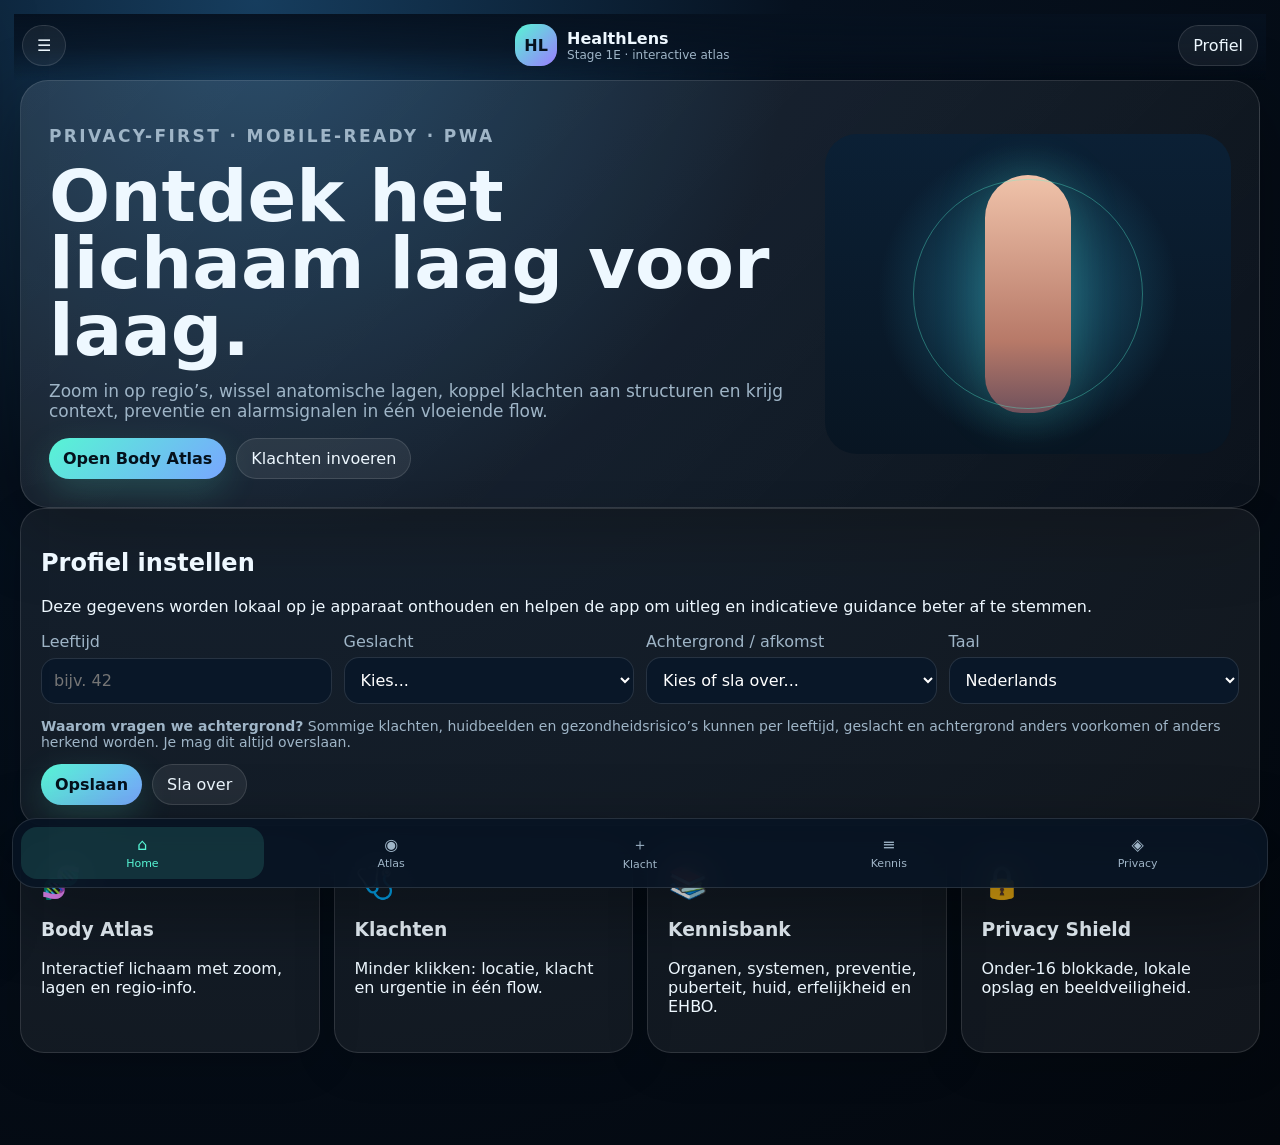
==== commit 8688b57f: "Stage 1E interactive atlas and profile upgrade" ====
--- a/index.html
+++ b/index.html
@@ -2,247 +2,189 @@
 <html lang="nl">
 <head>
   <meta charset="utf-8" />
-  <meta name="viewport" content="width=device-width, initial-scale=1, viewport-fit=cover" />
-  <meta name="theme-color" content="#07111f" />
-  <meta name="description" content="HealthLens is een privacy-first interactieve gezondheidsapp waarmee mensen het lichaam kunnen ontdekken, klachten beter kunnen begrijpen, preventie kunnen leren, eerste hulp kunnen oefenen en hun gezondheidskennis kunnen testen." />
-  <title>HealthLens — Stage 1D</title>
-  <link rel="manifest" href="site.webmanifest?v=1d" />
-  <link rel="icon" href="favicon.svg?v=1d" type="image/svg+xml" />
-  <link rel="stylesheet" href="styles.css?v=1d" />
+  <meta name="viewport" content="width=device-width,initial-scale=1,viewport-fit=cover" />
+  <meta name="theme-color" content="#07131f" />
+  <title>HealthLens — Stage 1E</title>
+  <link rel="manifest" href="site.webmanifest" />
+  <link rel="icon" href="favicon.svg" type="image/svg+xml" />
+  <link rel="stylesheet" href="styles.css?v=1e3" />
 </head>
 <body>
-  <div id="appShell">
+  <div class="app-shell">
     <header class="topbar">
-      <button class="iconButton" id="menuBtn" aria-label="Open menu">☰</button>
-      <div class="brand">
-        <div class="logo">HL</div>
-        <div>
-          <strong>HealthLens</strong>
-          <span>Stage 1D · mobile AR prototype</span>
-        </div>
-      </div>
-      <button class="pillButton emergency" data-view="emergency">SOS</button>
+      <button class="icon-btn" id="menuBtn" aria-label="Menu">☰</button>
+      <div class="brand" data-nav="home"><span class="brand-mark">HL</span><div><strong>HealthLens</strong><small>Stage 1E · interactive atlas</small></div></div>
+      <button class="profile-pill" id="profileQuick"><span id="profileMini">Profiel</span></button>
     </header>
 
     <aside class="drawer" id="drawer" aria-hidden="true">
-      <div class="drawerHead">
-        <div class="logo">HL</div>
-        <div><strong>HealthLens</strong><span>Privacy-first health atlas</span></div>
-      </div>
-      <button data-view="home">Home</button>
-      <button data-view="atlas">Body Atlas</button>
-      <button data-view="ar">AR Scan</button>
-      <button data-view="symptoms">Klachten</button>
-      <button data-view="life">Life & Preventie</button>
-      <button data-view="skin">Huid & Foto</button>
-      <button data-view="emergency">EHBO</button>
-      <button data-view="quiz">Quiz</button>
-      <button data-view="roadmap">20 stappen</button>
-      <button data-view="privacy">Privacy Shield</button>
+      <button class="close" id="closeDrawer">×</button>
+      <h2>HealthLens</h2>
+      <p>Privacy-first interactieve gezondheidsatlas. Indicatief, educatief en ondersteunend.</p>
+      <nav>
+        <button data-nav="home">Home</button>
+        <button data-nav="atlas">Body Atlas</button>
+        <button data-nav="guide">Klachten</button>
+        <button data-nav="knowledge">Kennisbank</button>
+        <button data-nav="privacy">Privacy Shield</button>
+        <button data-nav="quiz">Quiz</button>
+        <button data-nav="roadmap">Roadmap</button>
+      </nav>
     </aside>
 
     <main>
-      <section class="view active" id="home">
-        <div class="hero card glass">
-          <div class="heroText">
-            <span class="versionBadge">Stage 1D · build 2026.07.04.1D</span>
-            <h1>Je lichaam, laag voor laag begrepen.</h1>
-            <p>Een privacy-first interactieve gezondheidsapp voor anatomie, klachtenoriëntatie, preventie, EHBO en kennisopbouw — ontworpen als mobiele webapp en later app-store ready.</p>
-            <div class="heroActions">
-              <button class="primary" data-view="atlas">Open Body Atlas</button>
-              <button class="secondary" data-view="ar">Start AR prototype</button>
+      <section class="screen active" id="home">
+        <div class="hero-card">
+          <div class="hero-text">
+            <p class="eyebrow">Privacy-first · mobile-ready · PWA</p>
+            <h1>Ontdek het lichaam laag voor laag.</h1>
+            <p>Zoom in op regio’s, wissel anatomische lagen, koppel klachten aan structuren en krijg context, preventie en alarmsignalen in één vloeiende flow.</p>
+            <div class="hero-actions">
+              <button class="primary" data-nav="atlas">Open Body Atlas</button>
+              <button class="secondary" data-nav="guide">Klachten invoeren</button>
             </div>
           </div>
-          <div class="heroDevice">
-            <div class="phoneMock">
-              <div class="phoneTop"></div>
-              <div class="miniBodyPreview">
-                <div class="pulseDot heart"></div>
-                <div class="pulseDot brain"></div>
-                <div class="pulseDot abdomen"></div>
-              </div>
-              <span>Layered body intelligence</span>
-            </div>
+          <div class="mini-preview" data-nav="atlas">
+            <div class="pulse-ring"></div>
+            <div class="mini-human"></div>
           </div>
         </div>
 
-        <div class="statusGrid">
-          <div class="stat"><strong>7</strong><span>body layers</span></div>
-          <div class="stat"><strong>9</strong><span>health modules</span></div>
-          <div class="stat"><strong>20</strong><span>product steps</span></div>
-          <div class="stat"><strong>0</strong><span>minor intimate images</span></div>
+        <div id="onboardingCard" class="setup-card hidden">
+          <h2>Profiel instellen</h2>
+          <p>Deze gegevens worden lokaal op je apparaat onthouden en helpen de app om uitleg en indicatieve guidance beter af te stemmen.</p>
+          <div class="form-grid">
+            <label>Leeftijd <input id="ageInput" type="number" min="0" max="120" placeholder="bijv. 42" /></label>
+            <label>Geslacht
+              <select id="sexInput"><option value="">Kies...</option><option>Man</option><option>Vrouw</option><option>Anders</option><option>Zeg ik liever niet</option></select>
+            </label>
+            <label>Achtergrond / afkomst
+              <select id="backgroundInput">
+                <option value="">Kies of sla over...</option><option>Europees / wit</option><option>Afrikaans / Afro-Caribisch / zwart</option><option>Midden-Oosters / Noord-Afrikaans</option><option>Zuid-Aziatisch</option><option>Oost-Aziatisch</option><option>Zuidoost-Aziatisch</option><option>Latijns-Amerikaans / gemengd</option><option>Anders / gemengd</option><option>Zeg ik liever niet</option>
+              </select>
+            </label>
+            <label>Taal
+              <select id="langInput"><option>Nederlands</option><option>English</option><option>Deutsch</option><option>Español</option><option>Français</option></select>
+            </label>
+          </div>
+          <p class="explain"><strong>Waarom vragen we achtergrond?</strong> Sommige klachten, huidbeelden en gezondheidsrisico’s kunnen per leeftijd, geslacht en achtergrond anders voorkomen of anders herkend worden. Je mag dit altijd overslaan.</p>
+          <div class="row-actions"><button class="primary" id="saveProfile">Opslaan</button><button class="secondary" id="skipProfile">Sla over</button></div>
         </div>
 
-        <div class="moduleGrid">
-          <article class="module card" data-view="atlas"><b>Body Atlas</b><p>Interactief mannetje met organen, skelet, spieren, zenuwen, vaten, huid en hormonen.</p></article>
-          <article class="module card" data-view="ar"><b>AR Scan</b><p>Camera-overlay prototype met body layers, positieprofiel en betrouwbaarheidsindicator.</p></article>
-          <article class="module card" data-view="symptoms"><b>Klachten</b><p>Klik waar je last hebt, omschrijf symptomen en krijg indicatieve uitleg en alarmsignalen.</p></article>
-          <article class="module card" data-view="life"><b>Life & Preventie</b><p>Levensfasebewuste informatie, preventie, puberteit, hormonen en familiecontext.</p></article>
-          <article class="module card" data-view="skin"><b>Huid & Foto</b><p>Safe photo flow met lokale privacychecks, blurregels en duidelijke blokkades.</p></article>
-          <article class="module card" data-view="emergency"><b>EHBO</b><p>Snelle hulpkaarten voor reanimatie, beroerte, bloeding, brandwond en verstikking.</p></article>
-          <article class="module card" data-view="quiz"><b>Quiz</b><p>Levels, XP, internationale ranglijsten en kennisopbouw voor kinderen en volwassenen.</p></article>
-          <article class="module card" data-view="privacy"><b>Privacy Shield</b><p>Local-first, geen intieme beelden onder 16, metadata strippen en veilige sessies.</p></article>
+        <div class="module-grid">
+          <article data-nav="atlas"><span>🧬</span><h3>Body Atlas</h3><p>Interactief lichaam met zoom, lagen en regio-info.</p></article>
+          <article data-nav="guide"><span>🩺</span><h3>Klachten</h3><p>Minder klikken: locatie, klacht en urgentie in één flow.</p></article>
+          <article data-nav="knowledge"><span>📚</span><h3>Kennisbank</h3><p>Organen, systemen, preventie, puberteit, huid, erfelijkheid en EHBO.</p></article>
+          <article data-nav="privacy"><span>🔒</span><h3>Privacy Shield</h3><p>Onder-16 blokkade, lokale opslag en beeldveiligheid.</p></article>
         </div>
       </section>
 
-      <section class="view" id="atlas">
-        <div class="sectionHead"><h2>Body Atlas</h2><p>Kies lagen, klik lichaamszones en bekijk info, klachten, preventie en leerpunten.</p></div>
-        <div class="atlasLayout">
-          <div class="card bodyCard">
-            <div class="layerControls" id="layerControls"></div>
-            <div class="bodyStage">
-              <svg class="bodySvg" viewBox="0 0 260 620" role="img" aria-label="Interactief menselijk lichaam">
+      <section class="screen" id="atlas">
+        <div class="screen-head">
+          <div><p class="eyebrow">Interactive anatomy</p><h2>Body Atlas</h2><p>Klik direct op een regio. De atlas zoomt in en toont relevante structuren, klachten, preventie en alarmsignalen zonder apart zoekwerk.</p></div>
+          <button class="secondary" id="resetView">Reset view</button>
+        </div>
+        <div class="atlas-layout">
+          <section class="body-stage">
+            <div class="layer-tabs" id="layerTabs"></div>
+            <div class="viewport" id="viewport">
+              <svg id="bodySvg" viewBox="0 0 360 780" role="img" aria-label="Interactieve anatomische body viewer">
                 <defs>
-                  <linearGradient id="skinG" x1="0" y1="0" x2="0" y2="1"><stop stop-color="#ffd6c7"/><stop offset="1" stop-color="#c9877c"/></linearGradient>
-                  <linearGradient id="organG" x1="0" y1="0" x2="1" y2="1"><stop stop-color="#ff6b89"/><stop offset="1" stop-color="#7c3aed"/></linearGradient>
+                  <radialGradient id="skinGrad" cx="50%" cy="35%" r="70%"><stop offset="0" stop-color="#f2c8ad"/><stop offset=".55" stop-color="#c98e72"/><stop offset="1" stop-color="#734f52"/></radialGradient>
+                  <linearGradient id="organGrad" x1="0" x2="1"><stop offset="0" stop-color="#ff6b89"/><stop offset="1" stop-color="#7c2cff"/></linearGradient>
+                  <linearGradient id="boneGrad" x1="0" x2="0" y1="0" y2="1"><stop offset="0" stop-color="#fffdf5"/><stop offset="1" stop-color="#ccd3da"/></linearGradient>
+                  <filter id="glow"><feGaussianBlur stdDeviation="4" result="coloredBlur"/><feMerge><feMergeNode in="coloredBlur"/><feMergeNode in="SourceGraphic"/></feMerge></filter>
                 </defs>
-                <g id="bodyBase">
-                  <circle cx="130" cy="58" r="38" fill="url(#skinG)" class="zone" data-zone="head"/>
-                  <path d="M100 98 C92 138 82 178 84 230 C86 300 94 350 104 385 L156 385 C166 350 174 300 176 230 C178 178 168 138 160 98 Z" fill="url(#skinG)" class="zone" data-zone="chest"/>
-                  <path d="M95 198 C80 250 76 317 104 390 L156 390 C184 317 180 250 165 198 Z" fill="#e8a095" opacity=".75" class="zone" data-zone="abdomen"/>
-                  <path d="M102 386 L158 386 L172 450 L88 450 Z" fill="#c8847a" class="zone" data-zone="pelvis"/>
-                  <path d="M100 112 C64 155 47 230 41 315" stroke="url(#skinG)" stroke-width="30" stroke-linecap="round" fill="none" class="zone" data-zone="arms"/>
-                  <path d="M160 112 C196 155 213 230 219 315" stroke="url(#skinG)" stroke-width="30" stroke-linecap="round" fill="none" class="zone" data-zone="arms"/>
-                  <path d="M105 440 C96 500 91 555 87 604" stroke="url(#skinG)" stroke-width="34" stroke-linecap="round" fill="none" class="zone" data-zone="legs"/>
-                  <path d="M155 440 C164 500 169 555 173 604" stroke="url(#skinG)" stroke-width="34" stroke-linecap="round" fill="none" class="zone" data-zone="legs"/>
+                <g id="humanBase">
+                  <path class="silhouette" d="M180 36c37 0 61 25 61 61 0 29-17 49-38 58 11 10 19 25 24 45l28 112c16 14 30 38 36 67l19 91c4 19-8 37-27 41-16 3-31-5-37-19l-26-77-18 122 39 164c4 19-7 37-25 42-18 5-36-5-43-22l-55-143-55 143c-7 17-25 27-43 22-18-5-29-23-25-42l39-164-18-122-26 77c-6 14-21 22-37 19-19-4-31-22-27-41l19-91c6-29 20-53 36-67l28-112c5-20 13-35 24-45-21-9-38-29-38-58 0-36 24-61 61-61z"/>
                 </g>
-                <g class="layer layer-skeleton">
-                  <circle cx="130" cy="58" r="26" fill="none" stroke="#dbeafe" stroke-width="5"/>
-                  <line x1="130" y1="95" x2="130" y2="382" stroke="#dbeafe" stroke-width="8"/>
-                  <path d="M91 135 C110 122 150 122 169 135" fill="none" stroke="#dbeafe" stroke-width="8"/>
-                  <path d="M101 164 C118 154 142 154 159 164" fill="none" stroke="#dbeafe" stroke-width="5"/>
-                  <line x1="100" y1="440" x2="85" y2="598" stroke="#dbeafe" stroke-width="7"/>
-                  <line x1="160" y1="440" x2="175" y2="598" stroke="#dbeafe" stroke-width="7"/>
+                <g id="layerSkin" class="anatomy-layer active-layer">
+                  <ellipse cx="180" cy="96" rx="45" ry="53" fill="url(#skinGrad)" opacity=".96"/>
+                  <path d="M135 162c28 18 62 18 90 0 17 22 23 63 21 116l-9 204c-3 49-33 82-57 82s-54-33-57-82l-9-204c-2-53 4-94 21-116z" fill="url(#skinGrad)" opacity=".9"/>
                 </g>
-                <g class="layer layer-organs">
-                  <ellipse cx="113" cy="158" rx="26" ry="43" fill="#8b5cf6" opacity=".8"/><ellipse cx="147" cy="158" rx="26" ry="43" fill="#8b5cf6" opacity=".8"/>
-                  <path d="M130 182 C107 170 103 205 130 220 C157 205 153 170 130 182Z" fill="#ef4444"/>
-                  <path d="M102 242 C128 222 158 232 166 260 C139 275 116 270 100 258Z" fill="#f59e0b"/>
-                  <ellipse cx="132" cy="286" rx="37" ry="28" fill="#22c55e" opacity=".75"/>
-                  <ellipse cx="111" cy="330" rx="18" ry="31" fill="#38bdf8" opacity=".85"/><ellipse cx="151" cy="330" rx="18" ry="31" fill="#38bdf8" opacity=".85"/>
+                <g id="layerOrgans" class="anatomy-layer">
+                  <ellipse class="organ heart clickable" data-zone="heart" cx="174" cy="245" rx="25" ry="32"/>
+                  <ellipse class="organ lung clickable" data-zone="chest" cx="135" cy="245" rx="31" ry="64"/><ellipse class="organ lung clickable" data-zone="chest" cx="225" cy="245" rx="31" ry="64"/>
+                  <path class="organ clickable" data-zone="liver" d="M122 319c64-25 116-3 127 24-31 27-83 32-132 10-9-4-8-27 5-34z"/>
+                  <ellipse class="organ clickable" data-zone="stomach" cx="206" cy="354" rx="25" ry="38"/>
+                  <path class="organ clickable" data-zone="gut" d="M132 388c39-18 102-18 102 32 0 53-95 61-111 19-6-16-2-39 9-51z"/>
+                  <ellipse class="organ clickable" data-zone="kidney" cx="133" cy="385" rx="16" ry="31"/><ellipse class="organ clickable" data-zone="kidney" cx="227" cy="385" rx="16" ry="31"/>
                 </g>
-                <g class="layer layer-muscles">
-                  <path d="M105 112 C82 165 83 224 103 280" stroke="#fb7185" stroke-width="10" fill="none" opacity=".7"/>
-                  <path d="M155 112 C178 165 177 224 157 280" stroke="#fb7185" stroke-width="10" fill="none" opacity=".7"/>
-                  <path d="M104 210 C120 230 140 230 156 210" stroke="#fb7185" stroke-width="7" fill="none" opacity=".7"/>
-                  <path d="M105 455 C105 510 100 560 93 600" stroke="#fb7185" stroke-width="9" fill="none" opacity=".7"/>
-                  <path d="M155 455 C155 510 160 560 167 600" stroke="#fb7185" stroke-width="9" fill="none" opacity=".7"/>
+                <g id="layerSkeleton" class="anatomy-layer">
+                  <ellipse class="bone clickable" data-zone="head" cx="180" cy="96" rx="33" ry="42"/><path class="bone" d="M180 138v385"/><path class="bone" d="M119 207h122M132 238h96M144 270h72"/><path class="bone clickable" data-zone="arm" d="M115 206 64 448M245 206l51 242"/><path class="bone clickable" data-zone="leg" d="M160 518 118 718M200 518l42 200"/>
                 </g>
-                <g class="layer layer-vessels">
-                  <path d="M130 188 C130 260 130 335 130 430" stroke="#ef4444" stroke-width="7" fill="none"/>
-                  <path d="M130 220 C103 250 89 280 72 330" stroke="#ef4444" stroke-width="4" fill="none"/>
-                  <path d="M130 220 C157 250 171 280 188 330" stroke="#3b82f6" stroke-width="4" fill="none"/>
-                  <path d="M130 430 C111 492 101 545 92 604" stroke="#ef4444" stroke-width="4" fill="none"/>
-                  <path d="M130 430 C149 492 159 545 168 604" stroke="#3b82f6" stroke-width="4" fill="none"/>
+                <g id="layerMuscles" class="anatomy-layer">
+                  <path class="muscle clickable" data-zone="chest" d="M126 198c28 12 79 12 108 0l-18 112H144z"/><path class="muscle clickable" data-zone="abdomen" d="M145 319h70l-8 143h-54z"/><path class="muscle clickable" data-zone="arm" d="M83 265c20 40 14 125-11 165M277 265c-20 40-14 125 11 165"/><path class="muscle clickable" data-zone="leg" d="M139 515c36 51 19 128-15 203M221 515c-36 51-19 128 15 203"/>
                 </g>
-                <g class="layer layer-nerves">
-                  <path d="M130 90 C129 160 128 260 130 408" stroke="#fde047" stroke-width="5" fill="none"/>
-                  <path d="M130 132 C102 190 74 245 43 314" stroke="#fde047" stroke-width="3" fill="none"/>
-                  <path d="M130 132 C158 190 186 245 217 314" stroke="#fde047" stroke-width="3" fill="none"/>
-                  <path d="M130 405 C107 470 95 540 87 604" stroke="#fde047" stroke-width="3" fill="none"/>
-                  <path d="M130 405 C153 470 165 540 173 604" stroke="#fde047" stroke-width="3" fill="none"/>
+                <g id="layerVessels" class="anatomy-layer">
+                  <path class="vessel clickable" data-zone="heart" d="M180 212c0 130 0 250 0 414"/><path class="vessel" d="M180 258c-50 28-85 82-105 168M180 258c50 28 85 82 105 168"/><path class="vessel" d="M180 489c-45 65-47 143-68 227M180 489c45 65 47 143 68 227"/>
                 </g>
-                <g class="layer layer-hormones">
-                  <circle cx="130" cy="52" r="9" fill="#a78bfa"/><circle cx="130" cy="110" r="9" fill="#a78bfa"/><circle cx="130" cy="292" r="8" fill="#a78bfa"/><circle cx="130" cy="420" r="11" fill="#a78bfa"/>
-                  <text x="148" y="56" fill="#e9d5ff" font-size="12">pituitary</text><text x="146" y="114" fill="#e9d5ff" font-size="12">thyroid</text>
+                <g id="layerNerves" class="anatomy-layer">
+                  <path class="nerve clickable" data-zone="head" d="M180 80c-20 22-20 43 0 65 20-22 20-43 0-65z"/><path class="nerve clickable" data-zone="spine" d="M180 145c-7 97-6 203 0 321"/><path class="nerve" d="M180 236c-46 55-73 115-111 185M180 236c46 55 73 115 111 185M180 466c-33 74-53 147-62 252M180 466c33 74 53 147 62 252"/>
+                </g>
+                <g id="layerHormones" class="anatomy-layer">
+                  <circle class="hormone clickable" data-zone="head" cx="180" cy="117" r="8"/><circle class="hormone clickable" data-zone="thyroid" cx="180" cy="170" r="12"/><circle class="hormone clickable" data-zone="pancreas" cx="180" cy="356" r="11"/><circle class="hormone clickable" data-zone="pelvis" cx="158" cy="486" r="12"/><circle class="hormone clickable" data-zone="pelvis" cx="202" cy="486" r="12"/>
+                </g>
+                <g id="hotspots">
+                  <rect class="hotspot" data-zone="head" x="120" y="40" width="120" height="130" rx="60"/>
+                  <rect class="hotspot" data-zone="chest" x="100" y="175" width="160" height="130" rx="40"/>
+                  <rect class="hotspot" data-zone="abdomen" x="105" y="305" width="150" height="145" rx="38"/>
+                  <rect class="hotspot" data-zone="pelvis" x="115" y="450" width="130" height="95" rx="38"/>
+                  <rect class="hotspot" data-zone="arm" x="35" y="200" width="70" height="275" rx="35"/><rect class="hotspot" data-zone="arm" x="255" y="200" width="70" height="275" rx="35"/>
+                  <rect class="hotspot" data-zone="leg" x="95" y="540" width="170" height="210" rx="55"/>
                 </g>
               </svg>
             </div>
-          </div>
-          <div class="card infoPanel" id="atlasInfo"></div>
+          </section>
+          <aside class="deep-panel" id="deepPanel">
+            <p class="eyebrow">Geselecteerd</p>
+            <h3 id="zoneTitle">Tik op een lichaamsgebied</h3>
+            <p id="zoneIntro">Je krijgt direct zoom, structuren, klachten, preventie en alarmsignalen.</p>
+            <div class="chip-row" id="structureChips"></div>
+            <div class="content-stack" id="zoneContent"></div>
+          </aside>
         </div>
       </section>
 
-      <section class="view" id="ar">
-        <div class="sectionHead"><h2>AR Scan prototype</h2><p>Camera-overlay met laagkeuze en houdingprofiel. Dit is een functioneel prototype, geen klinisch gevalideerde anatomische positionering.</p></div>
-        <div class="arGrid">
-          <div class="card arCard">
-            <video id="camera" autoplay playsinline muted></video>
-            <div class="arFallback" id="arFallback">Camera staat uit. Start AR om de overlay te testen.</div>
-            <svg class="arOverlay" viewBox="0 0 320 560" preserveAspectRatio="xMidYMid meet">
-              <path class="arSilhouette" d="M160 36 C190 36 214 60 214 90 C214 112 201 131 182 140 C217 162 238 207 235 276 C231 353 216 394 207 432 C199 468 202 511 207 548 L178 548 C169 498 164 450 160 408 C156 450 151 498 142 548 L113 548 C118 511 121 468 113 432 C104 394 89 353 85 276 C82 207 103 162 138 140 C119 131 106 112 106 90 C106 60 130 36 160 36Z"/>
-              <g id="arLayerOrgans"><circle cx="160" cy="160" r="18"/><ellipse cx="134" cy="150" rx="22" ry="36"/><ellipse cx="186" cy="150" rx="22" ry="36"/><ellipse cx="160" cy="250" rx="48" ry="35"/></g>
-              <g id="arLayerSkeleton"><line x1="160" y1="126" x2="160" y2="410"/><path d="M108 151 C138 132 182 132 212 151"/><path d="M115 420 L100 548"/><path d="M205 420 L220 548"/></g>
-              <g id="arLayerNerves"><path d="M160 118 L160 405"/><path d="M160 170 L90 340"/><path d="M160 170 L230 340"/><path d="M160 405 L110 548"/><path d="M160 405 L210 548"/></g>
-            </svg>
-            <div class="arConfidence" id="arConfidence">Confidence: simulation mode</div>
+      <section class="screen" id="guide">
+        <div class="screen-head"><div><p class="eyebrow">Smart symptom flow</p><h2>Klachten in één scherm</h2><p>Profiel + locatie + klacht + alarmsignalen. Geen harde diagnose, wel duidelijke triage en context.</p></div></div>
+        <div class="guide-grid">
+          <div class="card form-card">
+            <h3>Snelle klachtbeschrijving</h3>
+            <label>Waar zit het?
+              <select id="symptomZone"><option value="chest">Borst</option><option value="abdomen">Buik</option><option value="head">Hoofd/nek</option><option value="pelvis">Bekken/gevoelige regio</option><option value="skin">Huid/wond</option><option value="leg">Been/gewricht</option></select>
+            </label>
+            <label>Omschrijf je klacht
+              <textarea id="symptomText" placeholder="bijv. stekende pijn, jeuk, druk, zwelling, benauwdheid, branderig plassen..."></textarea>
+            </label>
+            <div class="toggle-list">
+              <label><input type="checkbox" value="sudden"/> Plots of snel erger</label>
+              <label><input type="checkbox" value="breath"/> Benauwdheid / blauw / flauwvallen</label>
+              <label><input type="checkbox" value="neuro"/> Uitval, scheve mond, krachtsverlies</label>
+              <label><input type="checkbox" value="fever"/> Koorts of ernstig ziek gevoel</label>
+              <label><input type="checkbox" value="unsafe"/> Onveilig gevoel / dwang / letsel door ander</label>
+            </div>
+            <button class="primary" id="analyseBtn">Analyseer indicatief</button>
           </div>
-          <div class="card arControls">
-            <button class="primary" id="startCamera">Start camera</button>
-            <button class="secondary" id="stopCamera">Stop camera</button>
-            <label>Houding</label>
-            <select id="poseMode"><option>staand/zittend</option><option>liggend op rug</option><option>zijligging</option><option>gevallen / gedeeltelijk zichtbaar</option></select>
-            <label>Laag</label>
-            <select id="arLayer"><option value="organs">Organen</option><option value="skeleton">Skelet</option><option value="nerves">Zenuwen</option></select>
-            <div class="safetyBox"><b>Safety</b><p>AR is indicatief. Bij kinderen onder 16 worden intieme of naakte beelden geblokkeerd. Voor EHBO altijd noodhulp inschakelen bij alarmsignalen.</p></div>
-          </div>
+          <div class="card result-card" id="symptomResult"><h3>Resultaat</h3><p>Vul een klacht in en klik op analyseer.</p></div>
         </div>
       </section>
 
-      <section class="view" id="symptoms">
-        <div class="sectionHead"><h2>Klachten begrijpen</h2><p>Beschrijf waar je last van hebt. De app geeft indicatieve uitleg, urgentie en vervolgstappen.</p></div>
-        <div class="card formCard">
-          <div class="formGrid">
-            <label>Profiel<select id="profile"><option>Volwassene</option><option>Kind onder 16</option><option>Jongere 16-17</option><option>Vrouw 38-55</option><option>Oudere</option></select></label>
-            <label>Gebied<select id="region"><option>Borst</option><option>Buik</option><option>Hoofd</option><option>Huid</option><option>Gewrichten/spieren</option><option>Gevoelige regio</option></select></label>
-            <label>Ernst<select id="severity"><option>Mild</option><option>Matig</option><option>Ernstig</option><option>Plots/heftig</option></select></label>
-            <label>Duur<select id="duration"><option>Vandaag</option><option>Enkele dagen</option><option>Weken</option><option>Maanden</option></select></label>
-          </div>
-          <label>Omschrijf je klacht<textarea id="complaint" placeholder="Bijvoorbeeld: stekende pijn rechts onderin buik, koorts, misselijk... "></textarea></label>
-          <div class="checkGrid">
-            <label><input type="checkbox" value="chest" class="alarm"> Druk op borst/benauwd/uitstraling</label>
-            <label><input type="checkbox" value="stroke" class="alarm"> Scheve mond, verward, krachtsverlies</label>
-            <label><input type="checkbox" value="fever" class="alarm"> Hoge koorts of snel zieker</label>
-            <label><input type="checkbox" value="unsafe" class="alarm"> Dwang, letsel of onveilige situatie</label>
-            <label><input type="checkbox" value="pregnancy" class="alarm"> Zwangerschap mogelijk / hevig bloedverlies</label>
-            <label><input type="checkbox" value="testicle" class="alarm"> Hevige testikelpijn</label>
-          </div>
-          <button class="primary" id="analyseSymptoms">Analyseer indicatief</button>
-        </div>
-        <div class="card resultCard" id="symptomResult"></div>
+      <section class="screen" id="knowledge">
+        <div class="screen-head"><div><p class="eyebrow">Health knowledge base</p><h2>Kennisbank</h2><p>Uitgebreidere relevante informatie, gekoppeld aan anatomie, symptomen, preventie en eerste hulp.</p></div></div>
+        <div class="knowledge-search"><input id="searchBox" placeholder="Zoek: hart, lever, huid, puberteit, SOA, beroerte, wond..."/><button class="secondary" id="clearSearch">Wis</button></div>
+        <div class="knowledge-grid" id="knowledgeGrid"></div>
       </section>
 
-      <section class="view" id="life">
-        <div class="sectionHead"><h2>Life & Preventie</h2><p>Gezondheid verschilt per leeftijd, lichaam, levensfase, familiegeschiedenis en context.</p></div>
-        <div class="contentGrid" id="lifeCards"></div>
-      </section>
-
-      <section class="view" id="skin">
-        <div class="sectionHead"><h2>Huid & Foto</h2><p>Privacy-first fotoflow: lokaal, veilig, waarschuwingen vóór beeldanalyse.</p></div>
-        <div class="card formCard">
-          <label>Leeftijd van persoon op foto<select id="photoAge"><option>18+</option><option>16-17</option><option>onder 16</option></select></label>
-          <label>Beeldtype<select id="photoType"><option>Niet-intieme huid/wond</option><option>Gezicht zichtbaar</option><option>Intieme of naakte zone</option><option>Kind + gevoelige zone</option></select></label>
-          <input type="file" id="photoInput" accept="image/*" />
-          <button class="primary" id="photoCheck">Start privacycheck</button>
-          <div id="photoResult" class="safetyBox"></div>
-        </div>
-      </section>
-
-      <section class="view" id="emergency">
-        <div class="sectionHead"><h2>EHBO / Nood</h2><p>Snelle, duidelijke instructies. Bij direct gevaar: bel het lokale alarmnummer.</p></div>
-        <div class="contentGrid" id="emergencyCards"></div>
-      </section>
-
-      <section class="view" id="quiz">
-        <div class="sectionHead"><h2>Quiz & Challenges</h2><p>Leer anatomie, preventie en eerste hulp met levels, XP en toekomstige wereldranglijsten.</p></div>
-        <div class="card quizCard"><div id="quizBox"></div><button class="primary" id="nextQuiz">Nieuwe vraag</button></div>
-      </section>
-
-      <section class="view" id="roadmap">
-        <div class="sectionHead"><h2>20 grote stappen</h2><p>De productlijn richting leidende mobiele gezondheidsapp.</p></div>
-        <div class="timeline" id="roadmapList"></div>
-      </section>
-
-      <section class="view" id="privacy">
-        <div class="sectionHead"><h2>Privacy Shield</h2><p>Privacy en security zijn kernfunctionaliteit, geen bijlage.</p></div>
-        <div class="contentGrid" id="privacyCards"></div>
-      </section>
+      <section class="screen" id="privacy"><div class="screen-head"><div><p class="eyebrow">Privacy by design</p><h2>Privacy Shield</h2><p>Beeldveiligheid, lokale opslag, onder-16 blokkades en controle over gevoelige gegevens.</p></div></div><div class="privacy-grid" id="privacyGrid"></div></section>
+      <section class="screen" id="quiz"><div class="screen-head"><div><p class="eyebrow">Learn by playing</p><h2>Quiz</h2><p>Snelle anatomie-, preventie- en EHBO-vragen met XP.</p></div></div><div class="quiz-card" id="quizCard"></div></section>
+      <section class="screen" id="roadmap"><div class="screen-head"><div><p class="eyebrow">Build plan</p><h2>20 grote productstappen</h2><p>De app groeit richting native mobile, AR, kennisdatabase, privacy en medische validatie.</p></div></div><div class="roadmap-grid" id="roadmapGrid"></div></section>
     </main>
 
-    <nav class="bottomNav">
-      <button data-view="home" class="active">Home</button><button data-view="atlas">Atlas</button><button data-view="ar">AR</button><button data-view="symptoms">Klachten</button><button data-view="emergency">EHBO</button>
+    <nav class="bottom-nav">
+      <button class="active" data-nav="home">⌂<span>Home</span></button><button data-nav="atlas">◉<span>Atlas</span></button><button data-nav="guide">＋<span>Klacht</span></button><button data-nav="knowledge">≡<span>Kennis</span></button><button data-nav="privacy">◈<span>Privacy</span></button>
     </nav>
   </div>
-  <script src="app.js?v=1d"></script>
+  <script src="app.js?v=1e3"></script>
 </body>
 </html>
--- a/styles.css
+++ b/styles.css
@@ -1 +1 @@
-:root{--bg:#07111f;--bg2:#0c1b31;--card:rgba(255,255,255,.075);--card2:rgba(255,255,255,.115);--line:rgba(255,255,255,.14);--txt:#eef7ff;--muted:#9db0c8;--a:#51e1ff;--b:#9b7cff;--c:#35f2a0;--danger:#ff5277;--warn:#ffd166;--shadow:0 24px 70px rgba(0,0,0,.38);font-family:Inter,ui-sans-serif,system-ui,-apple-system,Segoe UI,Roboto,Arial,sans-serif}*{box-sizing:border-box}body{margin:0;background:radial-gradient(circle at 20% 0%,rgba(81,225,255,.22),transparent 35%),radial-gradient(circle at 80% 10%,rgba(155,124,255,.24),transparent 36%),linear-gradient(145deg,var(--bg),#03060c 80%);color:var(--txt);min-height:100vh}button,select,textarea,input{font:inherit}button{cursor:pointer}.topbar{position:sticky;top:0;z-index:20;height:72px;display:flex;align-items:center;justify-content:space-between;padding:12px max(16px,env(safe-area-inset-left));backdrop-filter:blur(20px);background:rgba(7,17,31,.78);border-bottom:1px solid var(--line)}.brand,.drawerHead{display:flex;align-items:center;gap:12px}.brand span,.drawerHead span{display:block;color:var(--muted);font-size:12px}.logo{width:42px;height:42px;border-radius:14px;display:grid;place-items:center;font-weight:900;background:linear-gradient(135deg,var(--a),var(--b));box-shadow:0 14px 38px rgba(81,225,255,.22);color:#02101d}.iconButton,.pillButton,.primary,.secondary,.drawer button,.bottomNav button{border:0;border-radius:16px;color:var(--txt);background:var(--card2);padding:12px 14px}.iconButton{font-size:22px}.pillButton.emergency{background:linear-gradient(135deg,#ff5277,#ff9f1c);color:white;font-weight:800}.primary{background:linear-gradient(135deg,var(--a),var(--b));color:#06101f;font-weight:850}.secondary{border:1px solid var(--line);background:rgba(255,255,255,.06)}main{max-width:1180px;margin:0 auto;padding:22px 16px 110px}.view{display:none;animation:fade .25s ease}.view.active{display:block}@keyframes fade{from{opacity:.4;transform:translateY(8px)}to{opacity:1;transform:none}}.card{border:1px solid var(--line);background:var(--card);border-radius:28px;box-shadow:var(--shadow);backdrop-filter:blur(18px)}.glass{background:linear-gradient(135deg,rgba(255,255,255,.12),rgba(255,255,255,.055))}.hero{display:grid;grid-template-columns:1.2fr .8fr;gap:20px;padding:28px;overflow:hidden}.versionBadge{display:inline-flex;border:1px solid rgba(81,225,255,.35);background:rgba(81,225,255,.09);padding:8px 12px;border-radius:999px;color:#baf4ff;font-weight:700;font-size:12px}.hero h1{font-size:clamp(34px,7vw,76px);line-height:.94;letter-spacing:-.06em;margin:18px 0}.hero p{color:var(--muted);font-size:18px;line-height:1.55;max-width:680px}.heroActions{display:flex;gap:12px;flex-wrap:wrap}.heroDevice{display:grid;place-items:center}.phoneMock{width:min(280px,80vw);height:520px;border:1px solid var(--line);border-radius:38px;background:linear-gradient(180deg,#10233f,#07111f);padding:18px;box-shadow:0 30px 90px rgba(81,225,255,.17),inset 0 0 0 8px rgba(255,255,255,.025)}.phoneTop{width:74px;height:7px;border-radius:99px;background:rgba(255,255,255,.28);margin:0 auto 30px}.miniBodyPreview{height:380px;border-radius:28px;background:radial-gradient(circle at 50% 20%,rgba(81,225,255,.25),transparent 18%),linear-gradient(180deg,rgba(255,255,255,.08),rgba(255,255,255,.03));position:relative;overflow:hidden}.miniBodyPreview:before{content:"";position:absolute;inset:40px 70px 28px;border-radius:80px 80px 54px 54px;background:linear-gradient(180deg,rgba(255,214,199,.9),rgba(201,135,124,.65));filter:drop-shadow(0 20px 50px rgba(0,0,0,.4))}.pulseDot{position:absolute;width:18px;height:18px;border-radius:50%;background:var(--a);box-shadow:0 0 0 10px rgba(81,225,255,.13),0 0 36px var(--a);z-index:2}.pulseDot.heart{left:132px;top:150px;background:#ff5277}.pulseDot.brain{left:132px;top:62px}.pulseDot.abdomen{left:132px;top:245px;background:#35f2a0}.phoneMock span{display:block;text-align:center;color:var(--muted);font-size:12px;margin-top:16px}.statusGrid{display:grid;grid-template-columns:repeat(4,1fr);gap:12px;margin:18px 0}.stat{padding:16px;border:1px solid var(--line);border-radius:22px;background:rgba(255,255,255,.055)}.stat strong{font-size:28px;display:block}.stat span{color:var(--muted);font-size:12px}.moduleGrid,.contentGrid{display:grid;grid-template-columns:repeat(4,1fr);gap:14px}.module{padding:18px;min-height:148px;transition:.2s}.module:hover{transform:translateY(-4px);border-color:rgba(81,225,255,.45)}.module b{display:block;font-size:18px;margin-bottom:10px}.module p,.sectionHead p,.content p,.infoPanel p,.safetyBox p{color:var(--muted);line-height:1.5}.sectionHead{margin:8px 0 18px}.sectionHead h2{font-size:clamp(30px,5vw,52px);margin:0 0 8px;letter-spacing:-.04em}.atlasLayout,.arGrid{display:grid;grid-template-columns:1fr .9fr;gap:16px}.bodyCard{padding:18px}.layerControls{display:flex;gap:8px;flex-wrap:wrap;margin-bottom:12px}.layerControls button{border:1px solid var(--line);background:rgba(255,255,255,.06);color:var(--txt);border-radius:999px;padding:8px 12px}.layerControls button.active{background:linear-gradient(135deg,var(--a),var(--b));color:#03101d;font-weight:800}.bodyStage{display:grid;place-items:center;min-height:620px}.bodySvg{width:min(340px,100%);height:auto;filter:drop-shadow(0 30px 70px rgba(0,0,0,.4))}.zone{cursor:pointer;transition:.2s}.zone:hover{filter:brightness(1.2);stroke:#fff;stroke-width:3}.layer{opacity:0;transition:.25s}.show-skeleton .layer-skeleton,.show-organs .layer-organs,.show-muscles .layer-muscles,.show-vessels .layer-vessels,.show-nerves .layer-nerves,.show-hormones .layer-hormones{opacity:1}.infoPanel{padding:24px}.infoPanel h3{font-size:28px;margin:0 0 8px}.chip{display:inline-flex;margin:4px 6px 4px 0;padding:7px 10px;border-radius:999px;background:rgba(81,225,255,.1);border:1px solid rgba(81,225,255,.22);font-size:12px;color:#c9f7ff}.arCard{position:relative;min-height:620px;overflow:hidden;background:#050910}#camera{position:absolute;inset:0;width:100%;height:100%;object-fit:cover;opacity:.82}.arFallback{position:absolute;inset:0;display:grid;place-items:center;text-align:center;padding:28px;color:var(--muted);background:linear-gradient(160deg,#0e223d,#050910)}.arOverlay{position:absolute;inset:0;width:100%;height:100%;pointer-events:none}.arSilhouette{fill:rgba(81,225,255,.08);stroke:rgba(81,225,255,.72);stroke-width:2;stroke-dasharray:7 7}#arLayerOrgans *{fill:rgba(255,82,119,.63)}#arLayerSkeleton *{fill:none;stroke:#dbeafe;stroke-width:7;stroke-linecap:round}#arLayerNerves *{fill:none;stroke:#fde047;stroke-width:5;stroke-linecap:round}.arConfidence{position:absolute;left:14px;right:14px;bottom:14px;border-radius:16px;padding:12px;background:rgba(0,0,0,.45);border:1px solid var(--line)}.arControls,.formCard{padding:22px;display:grid;gap:14px}label{display:grid;gap:8px;color:#dbeafe;font-weight:700}select,textarea,input[type=file]{width:100%;border:1px solid var(--line);background:rgba(255,255,255,.07);color:var(--txt);border-radius:16px;padding:12px}option{color:#0b1220}textarea{min-height:120px;resize:vertical}.formGrid{display:grid;grid-template-columns:repeat(2,1fr);gap:12px}.checkGrid{display:grid;grid-template-columns:repeat(2,1fr);gap:10px}.checkGrid label{display:flex;align-items:center;font-weight:500;background:rgba(255,255,255,.045);border:1px solid var(--line);padding:12px;border-radius:16px}.resultCard{padding:20px;margin-top:16px;display:none}.resultCard.show{display:block}.triage{padding:14px;border-radius:18px;margin:10px 0}.triage.red{background:rgba(255,82,119,.16);border:1px solid rgba(255,82,119,.45)}.triage.amber{background:rgba(255,209,102,.14);border:1px solid rgba(255,209,102,.4)}.triage.green{background:rgba(53,242,160,.12);border:1px solid rgba(53,242,160,.35)}.content{padding:18px}.content h3{margin:0 0 10px}.safetyBox{border:1px solid rgba(255,209,102,.32);background:rgba(255,209,102,.09);border-radius:20px;padding:16px}.quizCard{padding:24px;max-width:720px}.answers{display:grid;gap:10px;margin:18px 0}.answers button{text-align:left;border:1px solid var(--line);background:rgba(255,255,255,.06);color:var(--txt);border-radius:16px;padding:14px}.answers button.correct{border-color:var(--c);background:rgba(53,242,160,.16)}.answers button.wrong{border-color:var(--danger);background:rgba(255,82,119,.16)}.timeline{display:grid;gap:12px}.step{display:grid;grid-template-columns:54px 1fr;gap:12px;align-items:start;padding:16px;border:1px solid var(--line);background:rgba(255,255,255,.06);border-radius:22px}.stepNo{height:42px;width:42px;border-radius:14px;display:grid;place-items:center;background:linear-gradient(135deg,var(--a),var(--b));color:#03101d;font-weight:900}.drawer{position:fixed;z-index:40;left:0;top:0;bottom:0;width:min(340px,88vw);padding:18px;background:rgba(7,17,31,.96);border-right:1px solid var(--line);backdrop-filter:blur(20px);transform:translateX(-105%);transition:.25s;display:grid;align-content:start;gap:10px}.drawer.open{transform:none}.drawer button{text-align:left}.bottomNav{position:fixed;z-index:30;left:0;right:0;bottom:0;display:grid;grid-template-columns:repeat(5,1fr);gap:6px;padding:10px max(10px,env(safe-area-inset-left)) calc(10px + env(safe-area-inset-bottom));background:rgba(7,17,31,.88);backdrop-filter:blur(20px);border-top:1px solid var(--line)}.bottomNav button{font-size:12px;padding:10px 6px;border-radius:14px}.bottomNav button.active{background:linear-gradient(135deg,var(--a),var(--b));color:#03101d;font-weight:900}@media(max-width:900px){.hero,.atlasLayout,.arGrid{grid-template-columns:1fr}.heroDevice{display:none}.moduleGrid,.contentGrid{grid-template-columns:repeat(2,1fr)}.statusGrid{grid-template-columns:repeat(2,1fr)}.formGrid,.checkGrid{grid-template-columns:1fr}.bodyStage{min-height:540px}.arCard{min-height:540px}}@media(max-width:540px){main{padding:14px 12px 96px}.topbar{height:64px}.brand span{display:none}.hero{padding:20px}.hero p{font-size:15px}.moduleGrid,.contentGrid{grid-template-columns:1fr}.module{min-height:auto}.sectionHead h2{font-size:34px}.bodyStage{min-height:500px}.arCard{min-height:520px}.bottomNav button{font-size:11px}.step{grid-template-columns:44px 1fr}}
+:root{--bg:#06111f;--panel:#0d1d2f;--panel2:#102942;--text:#eef8ff;--muted:#9fb5c7;--accent:#57f5d4;--accent2:#9b7cff;--warn:#ffcf5d;--danger:#ff5d78;--ok:#69e88e;--line:rgba(255,255,255,.12);--shadow:0 24px 70px rgba(0,0,0,.38);--radius:28px}*{box-sizing:border-box}html,body{margin:0;background:radial-gradient(circle at 20% 0,#163d5e 0,#06111f 35%,#03070d 100%);color:var(--text);font-family:Inter,ui-sans-serif,system-ui,-apple-system,Segoe UI,Roboto,Arial,sans-serif}button,input,select,textarea{font:inherit}button{cursor:pointer}.app-shell{min-height:100dvh;padding:14px 14px 92px}.topbar{position:sticky;top:0;z-index:10;display:flex;align-items:center;justify-content:space-between;padding:10px 8px 14px;background:linear-gradient(180deg,rgba(6,17,31,.95),rgba(6,17,31,.72),transparent);backdrop-filter:blur(14px)}.brand{display:flex;gap:10px;align-items:center}.brand-mark{display:grid;place-items:center;width:42px;height:42px;border-radius:16px;background:linear-gradient(135deg,var(--accent),var(--accent2));color:#06111f;font-weight:900}.brand small{display:block;color:var(--muted);font-size:12px}.icon-btn,.profile-pill,.secondary,.primary{border:1px solid var(--line);border-radius:999px;color:var(--text);background:rgba(255,255,255,.06);padding:10px 14px}.primary{border:0;background:linear-gradient(135deg,var(--accent),#78a6ff);color:#04111c;font-weight:800;box-shadow:0 12px 34px rgba(87,245,212,.18)}.secondary{background:rgba(255,255,255,.07)}.drawer{position:fixed;z-index:30;inset:0 auto 0 0;width:min(360px,86vw);transform:translateX(-110%);transition:.25s;background:rgba(8,21,36,.96);backdrop-filter:blur(20px);border-right:1px solid var(--line);padding:24px;box-shadow:var(--shadow)}.drawer.open{transform:translateX(0)}.drawer .close{float:right;border:0;background:transparent;color:white;font-size:32px}.drawer nav{display:grid;gap:10px;margin-top:24px}.drawer nav button{text-align:left;border:1px solid var(--line);background:rgba(255,255,255,.04);color:white;border-radius:16px;padding:14px}.screen{display:none;max-width:1240px;margin:0 auto}.screen.active{display:block}.hero-card{display:grid;grid-template-columns:1.3fr .7fr;gap:22px;align-items:center;border:1px solid var(--line);background:linear-gradient(135deg,rgba(255,255,255,.10),rgba(255,255,255,.03));border-radius:var(--radius);padding:28px;box-shadow:var(--shadow);overflow:hidden}.eyebrow{color:var(--accent);text-transform:uppercase;font-size:12px;font-weight:800;letter-spacing:.14em}.hero-card h1{font-size:clamp(34px,7vw,72px);line-height:.93;margin:6px 0 16px}.hero-card p{color:var(--muted);font-size:17px}.hero-actions,.row-actions,.chip-row{display:flex;gap:10px;flex-wrap:wrap}.mini-preview{height:320px;border-radius:32px;background:radial-gradient(circle,#1d5f7a,transparent 58%),linear-gradient(180deg,#0b2035,#081522);position:relative;display:grid;place-items:center;overflow:hidden}.pulse-ring{position:absolute;width:230px;height:230px;border:1px solid rgba(87,245,212,.35);border-radius:50%;animation:pulse 2.4s infinite}.mini-human{width:86px;height:238px;border-radius:45px 45px 38px 38px;background:linear-gradient(180deg,#f0c3aa,#b77968 70%,#70515c);box-shadow:0 0 50px rgba(87,245,212,.23)}@keyframes pulse{50%{transform:scale(1.18);opacity:.4}}.setup-card,.card,.module-grid article,.deep-panel,.body-stage,.quiz-card,.privacy-grid article,.roadmap-grid article,.knowledge-grid article{border:1px solid var(--line);background:rgba(255,255,255,.06);border-radius:24px;padding:20px;box-shadow:0 12px 40px rgba(0,0,0,.18)}.hidden{display:none!important}.form-grid{display:grid;grid-template-columns:repeat(4,1fr);gap:12px}label{display:grid;gap:6px;color:var(--muted)}input,select,textarea{width:100%;border:1px solid var(--line);border-radius:15px;background:#091728;color:white;padding:12px}textarea{min-height:110px;resize:vertical}.explain{color:var(--muted);font-size:14px}.module-grid{display:grid;grid-template-columns:repeat(4,1fr);gap:14px;margin-top:16px}.module-grid article{cursor:pointer;transition:.2s}.module-grid article:hover{transform:translateY(-3px);border-color:rgba(87,245,212,.45)}.module-grid span{font-size:32px}.screen-head{display:flex;justify-content:space-between;gap:16px;align-items:flex-start;margin:12px 0 18px}.screen-head h2{font-size:clamp(30px,5vw,56px);line-height:1;margin:0}.screen-head p{color:var(--muted)}.atlas-layout{display:grid;grid-template-columns:minmax(330px,1fr) 420px;gap:16px}.body-stage{min-height:650px;display:grid;grid-template-rows:auto 1fr}.layer-tabs{display:flex;gap:8px;overflow:auto;padding-bottom:12px}.layer-tabs button{white-space:nowrap;border:1px solid var(--line);background:rgba(255,255,255,.05);color:white;padding:10px 12px;border-radius:999px}.layer-tabs button.active{background:linear-gradient(135deg,var(--accent),var(--accent2));color:#06111f;font-weight:900}.viewport{display:grid;place-items:center;min-height:590px;overflow:hidden;border-radius:22px;background:radial-gradient(circle at 50% 28%,rgba(87,245,212,.18),transparent 36%),linear-gradient(180deg,rgba(255,255,255,.05),rgba(0,0,0,.12));touch-action:manipulation}#bodySvg{height:min(75vh,650px);max-width:100%;transition:transform .45s ease,filter .3s}.zoom-head{transform:scale(1.75) translateY(135px)}.zoom-chest{transform:scale(1.55) translateY(55px)}.zoom-abdomen{transform:scale(1.65) translateY(-55px)}.zoom-pelvis{transform:scale(1.85) translateY(-150px)}.zoom-arm{transform:scale(1.45)}.zoom-leg{transform:scale(1.55) translateY(-210px)}.silhouette{fill:rgba(255,255,255,.05);stroke:rgba(255,255,255,.22);stroke-width:2}.anatomy-layer{opacity:0;transition:.25s;pointer-events:none}.active-layer{opacity:1;pointer-events:auto}.organ{fill:url(#organGrad);opacity:.82;stroke:#ffd2df;stroke-width:1.5;filter:url(#glow)}.lung{fill:#78d2ff}.bone{fill:none;stroke:url(#boneGrad);stroke-width:11;stroke-linecap:round;opacity:.95}.muscle{fill:none;stroke:#ff6b5e;stroke-width:18;stroke-linecap:round;opacity:.85}.vessel{fill:none;stroke:#ff436e;stroke-width:8;stroke-linecap:round;opacity:.9}.nerve{fill:none;stroke:#ffd85a;stroke-width:6;stroke-linecap:round;opacity:.88}.hormone{fill:#a986ff;stroke:#e9ddff;stroke-width:2;filter:url(#glow)}.hotspot{fill:rgba(87,245,212,.04);stroke:rgba(87,245,212,.0);cursor:pointer}.hotspot:hover,.clickable:hover{stroke:var(--accent);stroke-width:3;filter:url(#glow)}.deep-panel{position:sticky;top:92px;max-height:calc(100dvh - 120px);overflow:auto}.deep-panel h3{font-size:30px;margin:0 0 8px}.content-stack{display:grid;gap:12px}.info-block{background:rgba(0,0,0,.18);border:1px solid var(--line);padding:14px;border-radius:18px}.info-block h4{margin:0 0 8px}.chip{border:1px solid rgba(87,245,212,.35);background:rgba(87,245,212,.08);border-radius:999px;padding:8px 10px;color:#dff}.guide-grid{display:grid;grid-template-columns:1fr 1fr;gap:16px}.toggle-list{display:grid;gap:8px;margin:12px 0}.toggle-list label{display:flex;gap:8px;align-items:center}.result-card.urgent{border-color:rgba(255,93,120,.6);background:rgba(255,93,120,.1)}.knowledge-search{display:flex;gap:10px;margin-bottom:14px}.knowledge-grid,.privacy-grid,.roadmap-grid{display:grid;grid-template-columns:repeat(3,1fr);gap:14px}.knowledge-grid article h3{margin-top:0}.tag{display:inline-block;font-size:12px;color:#06111f;background:var(--accent);border-radius:999px;padding:5px 9px;margin-right:6px;margin-top:6px}.bottom-nav{position:fixed;z-index:20;left:12px;right:12px;bottom:12px;display:grid;grid-template-columns:repeat(5,1fr);gap:6px;border:1px solid var(--line);background:rgba(8,21,36,.9);backdrop-filter:blur(18px);border-radius:24px;padding:8px;box-shadow:var(--shadow)}.bottom-nav button{border:0;background:transparent;color:var(--muted);border-radius:16px;padding:8px 4px;display:grid;gap:2px}.bottom-nav button.active{background:rgba(87,245,212,.13);color:var(--accent)}.bottom-nav span{font-size:11px}.quiz-card{max-width:760px}.answer{display:block;width:100%;text-align:left;margin:8px 0;border:1px solid var(--line);background:rgba(255,255,255,.05);color:white;border-radius:14px;padding:12px}@media(max-width:900px){.hero-card,.atlas-layout,.guide-grid{grid-template-columns:1fr}.deep-panel{position:relative;top:0;max-height:none}.form-grid,.module-grid,.knowledge-grid,.privacy-grid,.roadmap-grid{grid-template-columns:1fr}.screen-head{display:block}.app-shell{padding-inline:10px}.hero-card{padding:20px}.mini-preview{height:240px}.body-stage{min-height:560px}.viewport{min-height:510px}#bodySvg{height:560px}}
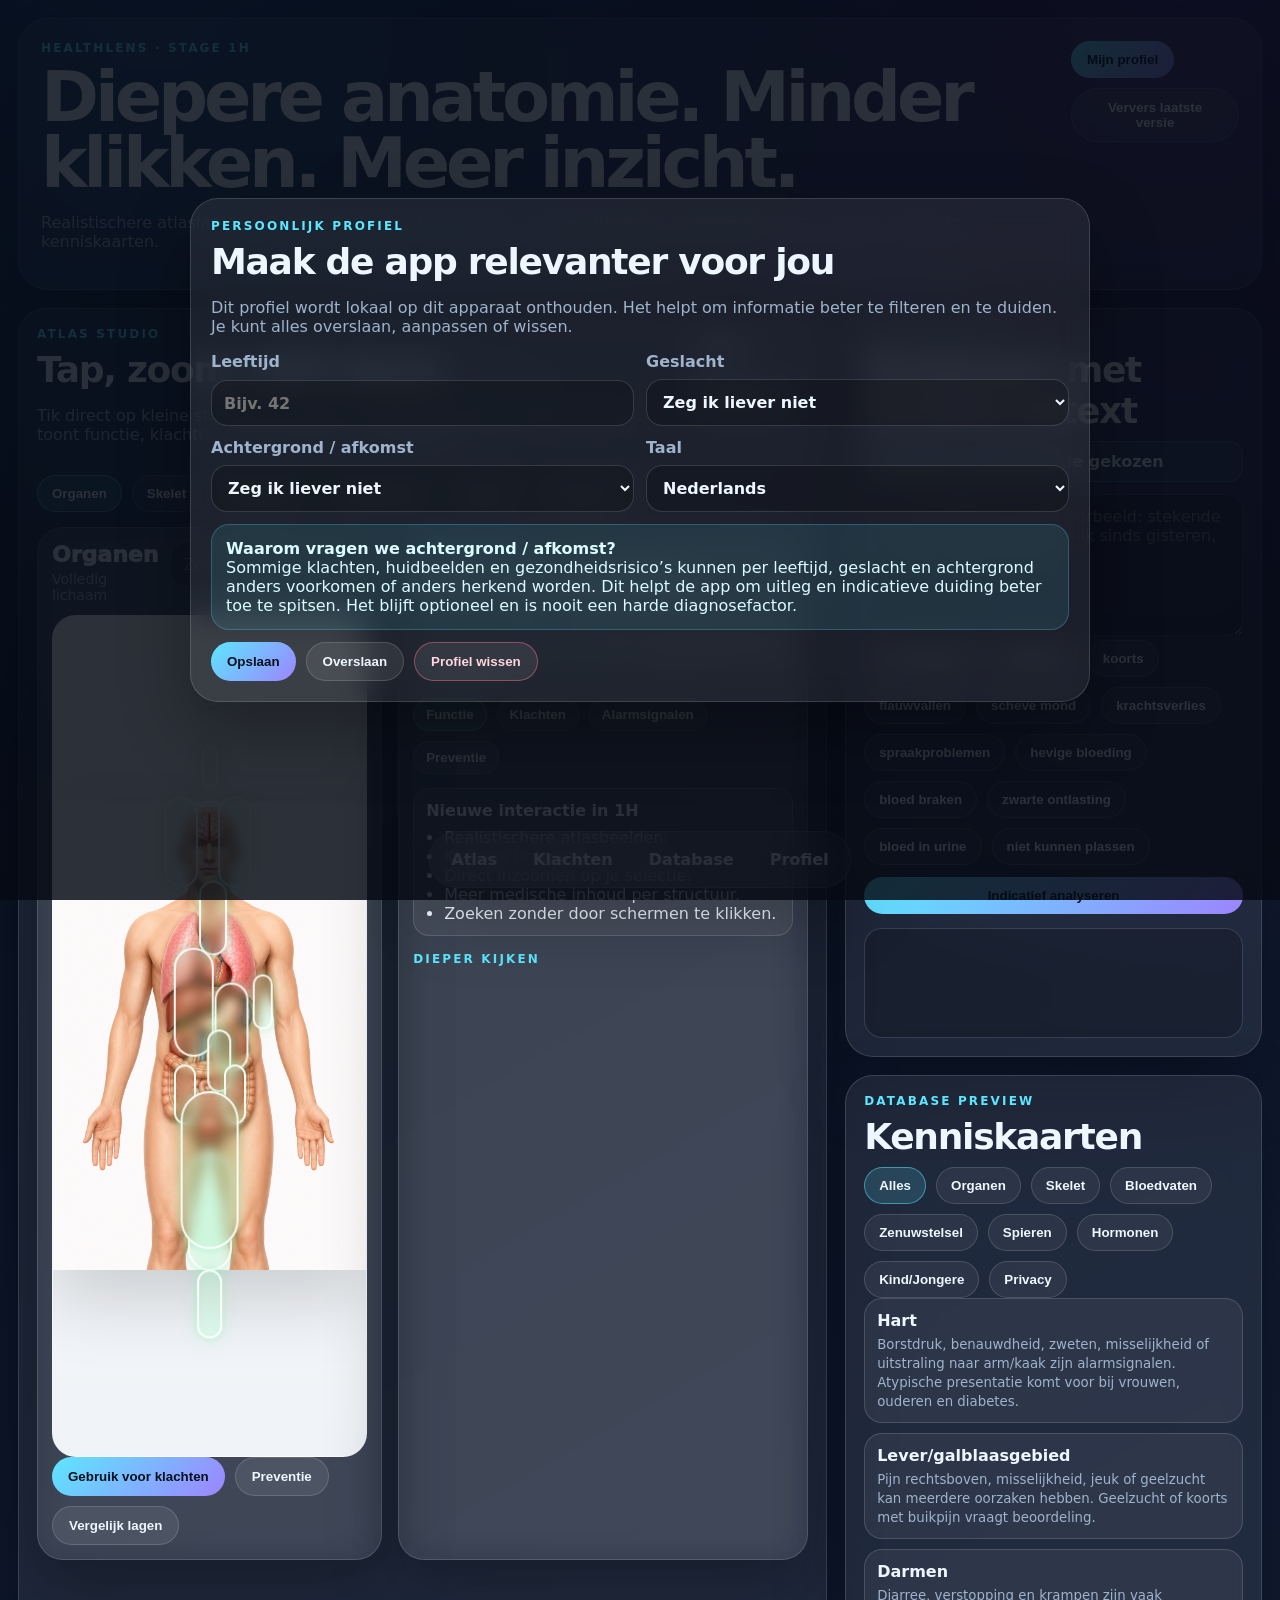
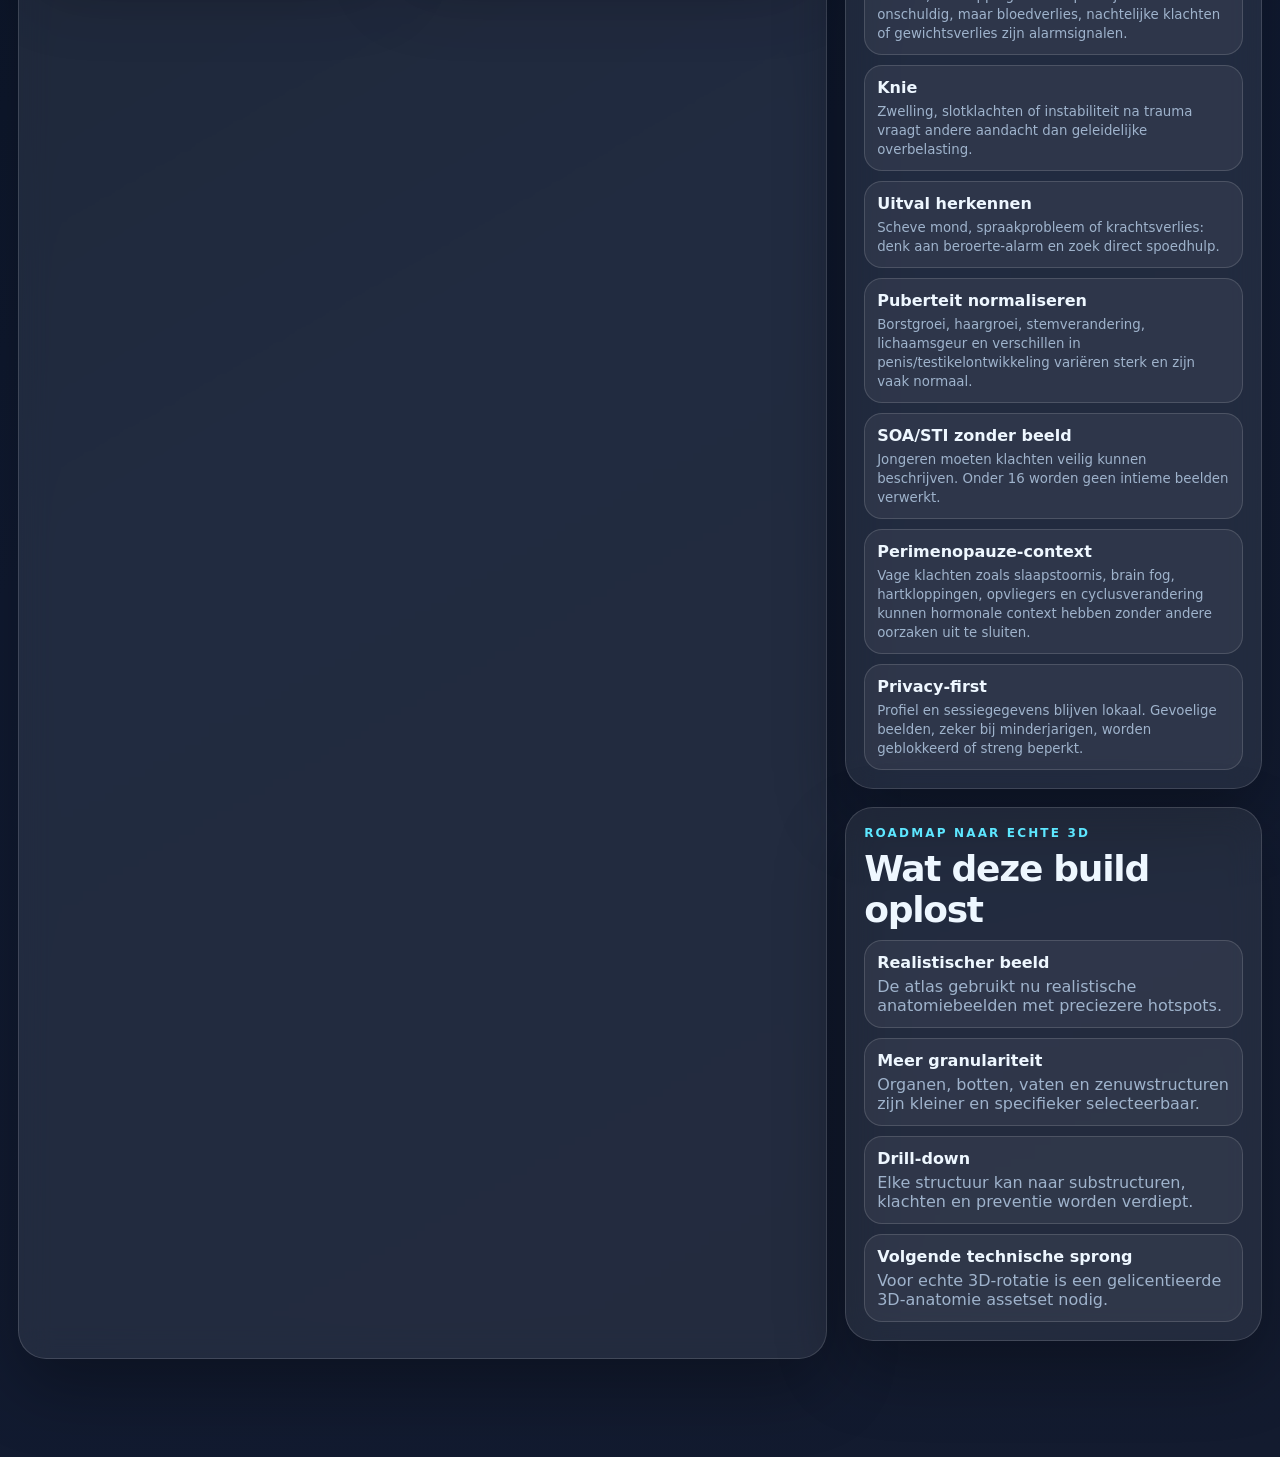
==== commit ddcdf17e: "Stage 1H detailed atlas database upgrade" ====
--- a/index.html
+++ b/index.html
@@ -2,189 +2,176 @@
 <html lang="nl">
 <head>
   <meta charset="utf-8" />
-  <meta name="viewport" content="width=device-width,initial-scale=1,viewport-fit=cover" />
-  <meta name="theme-color" content="#07131f" />
-  <title>HealthLens — Stage 1E</title>
-  <link rel="manifest" href="site.webmanifest" />
-  <link rel="icon" href="favicon.svg" type="image/svg+xml" />
-  <link rel="stylesheet" href="styles.css?v=1e3" />
+  <meta name="viewport" content="width=device-width, initial-scale=1, viewport-fit=cover" />
+  <meta http-equiv="Cache-Control" content="no-store, no-cache, must-revalidate, proxy-revalidate" />
+  <meta http-equiv="Pragma" content="no-cache" />
+  <meta http-equiv="Expires" content="0" />
+  <title>HealthLens Stage 1H</title>
+  <link rel="icon" href="favicon.svg?v=1h" type="image/svg+xml" />
+  <link rel="stylesheet" href="styles.css?v=1h-20260705" />
 </head>
 <body>
-  <div class="app-shell">
-    <header class="topbar">
-      <button class="icon-btn" id="menuBtn" aria-label="Menu">☰</button>
-      <div class="brand" data-nav="home"><span class="brand-mark">HL</span><div><strong>HealthLens</strong><small>Stage 1E · interactive atlas</small></div></div>
-      <button class="profile-pill" id="profileQuick"><span id="profileMini">Profiel</span></button>
+  <div id="app" class="app-shell">
+    <header class="topbar glass">
+      <div>
+        <div class="eyebrow">HealthLens · Stage 1H</div>
+        <h1>Diepere anatomie. Minder klikken. Meer inzicht.</h1>
+        <p>Realistischere atlaslagen met detail-hotspots, directe zoom, orgaan-drilldown, profielgeheugen en rijkere medische kenniskaarten.</p>
+      </div>
+      <div class="top-actions">
+        <button class="pill primary" id="profileBtn">Mijn profiel</button>
+        <button class="pill" id="latestBtn">Ververs laatste versie</button>
+      </div>
     </header>
 
-    <aside class="drawer" id="drawer" aria-hidden="true">
-      <button class="close" id="closeDrawer">×</button>
-      <h2>HealthLens</h2>
-      <p>Privacy-first interactieve gezondheidsatlas. Indicatief, educatief en ondersteunend.</p>
-      <nav>
-        <button data-nav="home">Home</button>
-        <button data-nav="atlas">Body Atlas</button>
-        <button data-nav="guide">Klachten</button>
-        <button data-nav="knowledge">Kennisbank</button>
-        <button data-nav="privacy">Privacy Shield</button>
-        <button data-nav="quiz">Quiz</button>
-        <button data-nav="roadmap">Roadmap</button>
-      </nav>
-    </aside>
+    <section id="profileGate" class="profile-gate hidden">
+      <div class="panel profile-panel">
+        <div class="section-label">Persoonlijk profiel</div>
+        <h2>Maak de app relevanter voor jou</h2>
+        <p class="muted">Dit profiel wordt lokaal op dit apparaat onthouden. Het helpt om informatie beter te filteren en te duiden. Je kunt alles overslaan, aanpassen of wissen.</p>
 
-    <main>
-      <section class="screen active" id="home">
-        <div class="hero-card">
-          <div class="hero-text">
-            <p class="eyebrow">Privacy-first · mobile-ready · PWA</p>
-            <h1>Ontdek het lichaam laag voor laag.</h1>
-            <p>Zoom in op regio’s, wissel anatomische lagen, koppel klachten aan structuren en krijg context, preventie en alarmsignalen in één vloeiende flow.</p>
-            <div class="hero-actions">
-              <button class="primary" data-nav="atlas">Open Body Atlas</button>
-              <button class="secondary" data-nav="guide">Klachten invoeren</button>
-            </div>
+        <form id="profileForm" class="profile-grid">
+          <label>Leeftijd
+            <input id="age" type="number" min="0" max="120" placeholder="Bijv. 42" />
+          </label>
+          <label>Geslacht
+            <select id="sex">
+              <option value="prefer-not">Zeg ik liever niet</option>
+              <option value="female">Vrouw</option>
+              <option value="male">Man</option>
+              <option value="other">Anders</option>
+            </select>
+          </label>
+          <label>Achtergrond / afkomst
+            <select id="background">
+              <option value="prefer-not">Zeg ik liever niet</option>
+              <option value="european">Europees / wit</option>
+              <option value="african">Afrikaans / Afro-Caribisch / zwart</option>
+              <option value="mena">Midden-Oosters / Noord-Afrikaans</option>
+              <option value="south-asian">Zuid-Aziatisch</option>
+              <option value="east-asian">Oost-Aziatisch</option>
+              <option value="se-asian">Zuidoost-Aziatisch</option>
+              <option value="latin">Latijns-Amerikaans / gemengd</option>
+              <option value="other">Anders / gemengd</option>
+            </select>
+          </label>
+          <label>Taal
+            <select id="language">
+              <option value="nl">Nederlands</option>
+              <option value="en">English</option>
+              <option value="de">Deutsch</option>
+              <option value="fr">Français</option>
+              <option value="es">Español</option>
+            </select>
+          </label>
+
+          <div class="callout span2">
+            <strong>Waarom vragen we achtergrond / afkomst?</strong><br/>
+            Sommige klachten, huidbeelden en gezondheidsrisico’s kunnen per leeftijd, geslacht en achtergrond anders voorkomen of anders herkend worden. Dit helpt de app om uitleg en indicatieve duiding beter toe te spitsen. Het blijft optioneel en is nooit een harde diagnosefactor.
           </div>
-          <div class="mini-preview" data-nav="atlas">
-            <div class="pulse-ring"></div>
-            <div class="mini-human"></div>
+
+          <div class="span2 actions-row">
+            <button class="pill primary" type="submit">Opslaan</button>
+            <button class="pill" id="skipProfile" type="button">Overslaan</button>
+            <button class="pill danger" id="wipeProfile" type="button">Profiel wissen</button>
+          </div>
+        </form>
+      </div>
+    </section>
+
+    <main class="main-grid">
+      <section class="panel atlas-panel" id="atlas">
+        <div class="panel-head">
+          <div>
+            <div class="section-label">Atlas Studio</div>
+            <h2>Tap, zoom, drill down</h2>
+            <p class="muted">Tik direct op kleine structuren. De atlas zoomt in, houdt je context vast en toont functie, klachten, alarmsignalen en preventie.</p>
+          </div>
+          <div class="panel-head-actions">
+            <button class="pill" id="resetBtn">Reset</button>
+            <button class="pill" id="deepBtn">Detailmodus</button>
           </div>
         </div>
 
-        <div id="onboardingCard" class="setup-card hidden">
-          <h2>Profiel instellen</h2>
-          <p>Deze gegevens worden lokaal op je apparaat onthouden en helpen de app om uitleg en indicatieve guidance beter af te stemmen.</p>
-          <div class="form-grid">
-            <label>Leeftijd <input id="ageInput" type="number" min="0" max="120" placeholder="bijv. 42" /></label>
-            <label>Geslacht
-              <select id="sexInput"><option value="">Kies...</option><option>Man</option><option>Vrouw</option><option>Anders</option><option>Zeg ik liever niet</option></select>
-            </label>
-            <label>Achtergrond / afkomst
-              <select id="backgroundInput">
-                <option value="">Kies of sla over...</option><option>Europees / wit</option><option>Afrikaans / Afro-Caribisch / zwart</option><option>Midden-Oosters / Noord-Afrikaans</option><option>Zuid-Aziatisch</option><option>Oost-Aziatisch</option><option>Zuidoost-Aziatisch</option><option>Latijns-Amerikaans / gemengd</option><option>Anders / gemengd</option><option>Zeg ik liever niet</option>
-              </select>
-            </label>
-            <label>Taal
-              <select id="langInput"><option>Nederlands</option><option>English</option><option>Deutsch</option><option>Español</option><option>Français</option></select>
-            </label>
+        <div class="layer-tabs" id="layerTabs"></div>
+
+        <div class="atlas-layout">
+          <div class="atlas-card glass">
+            <div class="atlas-toolbar">
+              <div>
+                <div id="layerTitle" class="atlas-layer-title">Organen</div>
+                <div id="selectedBreadcrumb" class="atlas-breadcrumb">Volledig lichaam</div>
+              </div>
+              <div class="search-box">
+                <input id="atlasSearch" placeholder="Zoek orgaan, bot, zenuw..." />
+                <div id="searchResults" class="search-results hidden"></div>
+              </div>
+            </div>
+
+            <div class="atlas-viewport" id="atlasViewport">
+              <div class="atlas-canvas" id="atlasCanvas"></div>
+            </div>
+
+            <div class="atlas-footer">
+              <button class="pill primary" id="symptomFromAtlas">Gebruik voor klachten</button>
+              <button class="pill" id="preventionFromAtlas">Preventie</button>
+              <button class="pill" id="compareLayersBtn">Vergelijk lagen</button>
+            </div>
           </div>
-          <p class="explain"><strong>Waarom vragen we achtergrond?</strong> Sommige klachten, huidbeelden en gezondheidsrisico’s kunnen per leeftijd, geslacht en achtergrond anders voorkomen of anders herkend worden. Je mag dit altijd overslaan.</p>
-          <div class="row-actions"><button class="primary" id="saveProfile">Opslaan</button><button class="secondary" id="skipProfile">Sla over</button></div>
-        </div>
 
-        <div class="module-grid">
-          <article data-nav="atlas"><span>🧬</span><h3>Body Atlas</h3><p>Interactief lichaam met zoom, lagen en regio-info.</p></article>
-          <article data-nav="guide"><span>🩺</span><h3>Klachten</h3><p>Minder klikken: locatie, klacht en urgentie in één flow.</p></article>
-          <article data-nav="knowledge"><span>📚</span><h3>Kennisbank</h3><p>Organen, systemen, preventie, puberteit, huid, erfelijkheid en EHBO.</p></article>
-          <article data-nav="privacy"><span>🔒</span><h3>Privacy Shield</h3><p>Onder-16 blokkade, lokale opslag en beeldveiligheid.</p></article>
-        </div>
-      </section>
+          <aside class="info-panel glass">
+            <div class="section-label">Detailkaart</div>
+            <h3 id="detailTitle">Kies een structuur</h3>
+            <p id="detailSubtitle" class="muted">Je hoeft niet naar een nieuw scherm: alles blijft in dezelfde flow.</p>
 
-      <section class="screen" id="atlas">
-        <div class="screen-head">
-          <div><p class="eyebrow">Interactive anatomy</p><h2>Body Atlas</h2><p>Klik direct op een regio. De atlas zoomt in en toont relevante structuren, klachten, preventie en alarmsignalen zonder apart zoekwerk.</p></div>
-          <button class="secondary" id="resetView">Reset view</button>
-        </div>
-        <div class="atlas-layout">
-          <section class="body-stage">
-            <div class="layer-tabs" id="layerTabs"></div>
-            <div class="viewport" id="viewport">
-              <svg id="bodySvg" viewBox="0 0 360 780" role="img" aria-label="Interactieve anatomische body viewer">
-                <defs>
-                  <radialGradient id="skinGrad" cx="50%" cy="35%" r="70%"><stop offset="0" stop-color="#f2c8ad"/><stop offset=".55" stop-color="#c98e72"/><stop offset="1" stop-color="#734f52"/></radialGradient>
-                  <linearGradient id="organGrad" x1="0" x2="1"><stop offset="0" stop-color="#ff6b89"/><stop offset="1" stop-color="#7c2cff"/></linearGradient>
-                  <linearGradient id="boneGrad" x1="0" x2="0" y1="0" y2="1"><stop offset="0" stop-color="#fffdf5"/><stop offset="1" stop-color="#ccd3da"/></linearGradient>
-                  <filter id="glow"><feGaussianBlur stdDeviation="4" result="coloredBlur"/><feMerge><feMergeNode in="coloredBlur"/><feMergeNode in="SourceGraphic"/></feMerge></filter>
-                </defs>
-                <g id="humanBase">
-                  <path class="silhouette" d="M180 36c37 0 61 25 61 61 0 29-17 49-38 58 11 10 19 25 24 45l28 112c16 14 30 38 36 67l19 91c4 19-8 37-27 41-16 3-31-5-37-19l-26-77-18 122 39 164c4 19-7 37-25 42-18 5-36-5-43-22l-55-143-55 143c-7 17-25 27-43 22-18-5-29-23-25-42l39-164-18-122-26 77c-6 14-21 22-37 19-19-4-31-22-27-41l19-91c6-29 20-53 36-67l28-112c5-20 13-35 24-45-21-9-38-29-38-58 0-36 24-61 61-61z"/>
-                </g>
-                <g id="layerSkin" class="anatomy-layer active-layer">
-                  <ellipse cx="180" cy="96" rx="45" ry="53" fill="url(#skinGrad)" opacity=".96"/>
-                  <path d="M135 162c28 18 62 18 90 0 17 22 23 63 21 116l-9 204c-3 49-33 82-57 82s-54-33-57-82l-9-204c-2-53 4-94 21-116z" fill="url(#skinGrad)" opacity=".9"/>
-                </g>
-                <g id="layerOrgans" class="anatomy-layer">
-                  <ellipse class="organ heart clickable" data-zone="heart" cx="174" cy="245" rx="25" ry="32"/>
-                  <ellipse class="organ lung clickable" data-zone="chest" cx="135" cy="245" rx="31" ry="64"/><ellipse class="organ lung clickable" data-zone="chest" cx="225" cy="245" rx="31" ry="64"/>
-                  <path class="organ clickable" data-zone="liver" d="M122 319c64-25 116-3 127 24-31 27-83 32-132 10-9-4-8-27 5-34z"/>
-                  <ellipse class="organ clickable" data-zone="stomach" cx="206" cy="354" rx="25" ry="38"/>
-                  <path class="organ clickable" data-zone="gut" d="M132 388c39-18 102-18 102 32 0 53-95 61-111 19-6-16-2-39 9-51z"/>
-                  <ellipse class="organ clickable" data-zone="kidney" cx="133" cy="385" rx="16" ry="31"/><ellipse class="organ clickable" data-zone="kidney" cx="227" cy="385" rx="16" ry="31"/>
-                </g>
-                <g id="layerSkeleton" class="anatomy-layer">
-                  <ellipse class="bone clickable" data-zone="head" cx="180" cy="96" rx="33" ry="42"/><path class="bone" d="M180 138v385"/><path class="bone" d="M119 207h122M132 238h96M144 270h72"/><path class="bone clickable" data-zone="arm" d="M115 206 64 448M245 206l51 242"/><path class="bone clickable" data-zone="leg" d="M160 518 118 718M200 518l42 200"/>
-                </g>
-                <g id="layerMuscles" class="anatomy-layer">
-                  <path class="muscle clickable" data-zone="chest" d="M126 198c28 12 79 12 108 0l-18 112H144z"/><path class="muscle clickable" data-zone="abdomen" d="M145 319h70l-8 143h-54z"/><path class="muscle clickable" data-zone="arm" d="M83 265c20 40 14 125-11 165M277 265c-20 40-14 125 11 165"/><path class="muscle clickable" data-zone="leg" d="M139 515c36 51 19 128-15 203M221 515c-36 51-19 128 15 203"/>
-                </g>
-                <g id="layerVessels" class="anatomy-layer">
-                  <path class="vessel clickable" data-zone="heart" d="M180 212c0 130 0 250 0 414"/><path class="vessel" d="M180 258c-50 28-85 82-105 168M180 258c50 28 85 82 105 168"/><path class="vessel" d="M180 489c-45 65-47 143-68 227M180 489c45 65 47 143 68 227"/>
-                </g>
-                <g id="layerNerves" class="anatomy-layer">
-                  <path class="nerve clickable" data-zone="head" d="M180 80c-20 22-20 43 0 65 20-22 20-43 0-65z"/><path class="nerve clickable" data-zone="spine" d="M180 145c-7 97-6 203 0 321"/><path class="nerve" d="M180 236c-46 55-73 115-111 185M180 236c46 55 73 115 111 185M180 466c-33 74-53 147-62 252M180 466c33 74 53 147 62 252"/>
-                </g>
-                <g id="layerHormones" class="anatomy-layer">
-                  <circle class="hormone clickable" data-zone="head" cx="180" cy="117" r="8"/><circle class="hormone clickable" data-zone="thyroid" cx="180" cy="170" r="12"/><circle class="hormone clickable" data-zone="pancreas" cx="180" cy="356" r="11"/><circle class="hormone clickable" data-zone="pelvis" cx="158" cy="486" r="12"/><circle class="hormone clickable" data-zone="pelvis" cx="202" cy="486" r="12"/>
-                </g>
-                <g id="hotspots">
-                  <rect class="hotspot" data-zone="head" x="120" y="40" width="120" height="130" rx="60"/>
-                  <rect class="hotspot" data-zone="chest" x="100" y="175" width="160" height="130" rx="40"/>
-                  <rect class="hotspot" data-zone="abdomen" x="105" y="305" width="150" height="145" rx="38"/>
-                  <rect class="hotspot" data-zone="pelvis" x="115" y="450" width="130" height="95" rx="38"/>
-                  <rect class="hotspot" data-zone="arm" x="35" y="200" width="70" height="275" rx="35"/><rect class="hotspot" data-zone="arm" x="255" y="200" width="70" height="275" rx="35"/>
-                  <rect class="hotspot" data-zone="leg" x="95" y="540" width="170" height="210" rx="55"/>
-                </g>
-              </svg>
+            <div id="detailTabs" class="detail-tabs"></div>
+            <div id="detailBody" class="detail-body"></div>
+
+            <div class="substructure-box">
+              <div class="section-label">Dieper kijken</div>
+              <div id="substructures" class="substructure-list"></div>
             </div>
-          </section>
-          <aside class="deep-panel" id="deepPanel">
-            <p class="eyebrow">Geselecteerd</p>
-            <h3 id="zoneTitle">Tik op een lichaamsgebied</h3>
-            <p id="zoneIntro">Je krijgt direct zoom, structuren, klachten, preventie en alarmsignalen.</p>
-            <div class="chip-row" id="structureChips"></div>
-            <div class="content-stack" id="zoneContent"></div>
           </aside>
         </div>
       </section>
 
-      <section class="screen" id="guide">
-        <div class="screen-head"><div><p class="eyebrow">Smart symptom flow</p><h2>Klachten in één scherm</h2><p>Profiel + locatie + klacht + alarmsignalen. Geen harde diagnose, wel duidelijke triage en context.</p></div></div>
-        <div class="guide-grid">
-          <div class="card form-card">
-            <h3>Snelle klachtbeschrijving</h3>
-            <label>Waar zit het?
-              <select id="symptomZone"><option value="chest">Borst</option><option value="abdomen">Buik</option><option value="head">Hoofd/nek</option><option value="pelvis">Bekken/gevoelige regio</option><option value="skin">Huid/wond</option><option value="leg">Been/gewricht</option></select>
-            </label>
-            <label>Omschrijf je klacht
-              <textarea id="symptomText" placeholder="bijv. stekende pijn, jeuk, druk, zwelling, benauwdheid, branderig plassen..."></textarea>
-            </label>
-            <div class="toggle-list">
-              <label><input type="checkbox" value="sudden"/> Plots of snel erger</label>
-              <label><input type="checkbox" value="breath"/> Benauwdheid / blauw / flauwvallen</label>
-              <label><input type="checkbox" value="neuro"/> Uitval, scheve mond, krachtsverlies</label>
-              <label><input type="checkbox" value="fever"/> Koorts of ernstig ziek gevoel</label>
-              <label><input type="checkbox" value="unsafe"/> Onveilig gevoel / dwang / letsel door ander</label>
-            </div>
-            <button class="primary" id="analyseBtn">Analyseer indicatief</button>
-          </div>
-          <div class="card result-card" id="symptomResult"><h3>Resultaat</h3><p>Vul een klacht in en klik op analyseer.</p></div>
+      <section class="panel" id="symptoms">
+        <div class="section-label">Klachtenflow</div>
+        <h2>Analyseer met locatiecontext</h2>
+        <div id="activeSelectionChip" class="selected-chip">Nog geen atlasselectie gekozen</div>
+        <textarea id="symptomText" placeholder="Omschrijf je klacht. Bijvoorbeeld: stekende pijn rechtsboven in de buik sinds gisteren, misselijk, geen koorts..."></textarea>
+        <div id="redFlags" class="chips"></div>
+        <button class="pill primary wide" id="analyzeBtn">Indicatief analyseren</button>
+        <div id="analysisResult" class="result-box"></div>
+      </section>
+
+      <section class="panel" id="knowledge">
+        <div class="section-label">Database preview</div>
+        <h2>Kenniskaarten</h2>
+        <div id="knowledgeFilters" class="chips"></div>
+        <div id="knowledgeCards" class="card-list"></div>
+      </section>
+
+      <section class="panel">
+        <div class="section-label">Roadmap naar echte 3D</div>
+        <h2>Wat deze build oplost</h2>
+        <div class="rule-grid">
+          <div><strong>Realistischer beeld</strong><span>De atlas gebruikt nu realistische anatomiebeelden met preciezere hotspots.</span></div>
+          <div><strong>Meer granulariteit</strong><span>Organen, botten, vaten en zenuwstructuren zijn kleiner en specifieker selecteerbaar.</span></div>
+          <div><strong>Drill-down</strong><span>Elke structuur kan naar substructuren, klachten en preventie worden verdiept.</span></div>
+          <div><strong>Volgende technische sprong</strong><span>Voor echte 3D-rotatie is een gelicentieerde 3D-anatomie assetset nodig.</span></div>
         </div>
       </section>
-
-      <section class="screen" id="knowledge">
-        <div class="screen-head"><div><p class="eyebrow">Health knowledge base</p><h2>Kennisbank</h2><p>Uitgebreidere relevante informatie, gekoppeld aan anatomie, symptomen, preventie en eerste hulp.</p></div></div>
-        <div class="knowledge-search"><input id="searchBox" placeholder="Zoek: hart, lever, huid, puberteit, SOA, beroerte, wond..."/><button class="secondary" id="clearSearch">Wis</button></div>
-        <div class="knowledge-grid" id="knowledgeGrid"></div>
-      </section>
-
-      <section class="screen" id="privacy"><div class="screen-head"><div><p class="eyebrow">Privacy by design</p><h2>Privacy Shield</h2><p>Beeldveiligheid, lokale opslag, onder-16 blokkades en controle over gevoelige gegevens.</p></div></div><div class="privacy-grid" id="privacyGrid"></div></section>
-      <section class="screen" id="quiz"><div class="screen-head"><div><p class="eyebrow">Learn by playing</p><h2>Quiz</h2><p>Snelle anatomie-, preventie- en EHBO-vragen met XP.</p></div></div><div class="quiz-card" id="quizCard"></div></section>
-      <section class="screen" id="roadmap"><div class="screen-head"><div><p class="eyebrow">Build plan</p><h2>20 grote productstappen</h2><p>De app groeit richting native mobile, AR, kennisdatabase, privacy en medische validatie.</p></div></div><div class="roadmap-grid" id="roadmapGrid"></div></section>
     </main>
 
-    <nav class="bottom-nav">
-      <button class="active" data-nav="home">⌂<span>Home</span></button><button data-nav="atlas">◉<span>Atlas</span></button><button data-nav="guide">＋<span>Klacht</span></button><button data-nav="knowledge">≡<span>Kennis</span></button><button data-nav="privacy">◈<span>Privacy</span></button>
+    <nav class="bottom-nav glass">
+      <a href="#atlas">Atlas</a>
+      <a href="#symptoms">Klachten</a>
+      <a href="#knowledge">Database</a>
+      <a href="#" id="bottomProfileBtn">Profiel</a>
     </nav>
   </div>
-  <script src="app.js?v=1e3"></script>
+
+  <script src="app.js?v=1h-20260705"></script>
 </body>
 </html>
--- a/styles.css
+++ b/styles.css
@@ -1 +1,26 @@
-:root{--bg:#06111f;--panel:#0d1d2f;--panel2:#102942;--text:#eef8ff;--muted:#9fb5c7;--accent:#57f5d4;--accent2:#9b7cff;--warn:#ffcf5d;--danger:#ff5d78;--ok:#69e88e;--line:rgba(255,255,255,.12);--shadow:0 24px 70px rgba(0,0,0,.38);--radius:28px}*{box-sizing:border-box}html,body{margin:0;background:radial-gradient(circle at 20% 0,#163d5e 0,#06111f 35%,#03070d 100%);color:var(--text);font-family:Inter,ui-sans-serif,system-ui,-apple-system,Segoe UI,Roboto,Arial,sans-serif}button,input,select,textarea{font:inherit}button{cursor:pointer}.app-shell{min-height:100dvh;padding:14px 14px 92px}.topbar{position:sticky;top:0;z-index:10;display:flex;align-items:center;justify-content:space-between;padding:10px 8px 14px;background:linear-gradient(180deg,rgba(6,17,31,.95),rgba(6,17,31,.72),transparent);backdrop-filter:blur(14px)}.brand{display:flex;gap:10px;align-items:center}.brand-mark{display:grid;place-items:center;width:42px;height:42px;border-radius:16px;background:linear-gradient(135deg,var(--accent),var(--accent2));color:#06111f;font-weight:900}.brand small{display:block;color:var(--muted);font-size:12px}.icon-btn,.profile-pill,.secondary,.primary{border:1px solid var(--line);border-radius:999px;color:var(--text);background:rgba(255,255,255,.06);padding:10px 14px}.primary{border:0;background:linear-gradient(135deg,var(--accent),#78a6ff);color:#04111c;font-weight:800;box-shadow:0 12px 34px rgba(87,245,212,.18)}.secondary{background:rgba(255,255,255,.07)}.drawer{position:fixed;z-index:30;inset:0 auto 0 0;width:min(360px,86vw);transform:translateX(-110%);transition:.25s;background:rgba(8,21,36,.96);backdrop-filter:blur(20px);border-right:1px solid var(--line);padding:24px;box-shadow:var(--shadow)}.drawer.open{transform:translateX(0)}.drawer .close{float:right;border:0;background:transparent;color:white;font-size:32px}.drawer nav{display:grid;gap:10px;margin-top:24px}.drawer nav button{text-align:left;border:1px solid var(--line);background:rgba(255,255,255,.04);color:white;border-radius:16px;padding:14px}.screen{display:none;max-width:1240px;margin:0 auto}.screen.active{display:block}.hero-card{display:grid;grid-template-columns:1.3fr .7fr;gap:22px;align-items:center;border:1px solid var(--line);background:linear-gradient(135deg,rgba(255,255,255,.10),rgba(255,255,255,.03));border-radius:var(--radius);padding:28px;box-shadow:var(--shadow);overflow:hidden}.eyebrow{color:var(--accent);text-transform:uppercase;font-size:12px;font-weight:800;letter-spacing:.14em}.hero-card h1{font-size:clamp(34px,7vw,72px);line-height:.93;margin:6px 0 16px}.hero-card p{color:var(--muted);font-size:17px}.hero-actions,.row-actions,.chip-row{display:flex;gap:10px;flex-wrap:wrap}.mini-preview{height:320px;border-radius:32px;background:radial-gradient(circle,#1d5f7a,transparent 58%),linear-gradient(180deg,#0b2035,#081522);position:relative;display:grid;place-items:center;overflow:hidden}.pulse-ring{position:absolute;width:230px;height:230px;border:1px solid rgba(87,245,212,.35);border-radius:50%;animation:pulse 2.4s infinite}.mini-human{width:86px;height:238px;border-radius:45px 45px 38px 38px;background:linear-gradient(180deg,#f0c3aa,#b77968 70%,#70515c);box-shadow:0 0 50px rgba(87,245,212,.23)}@keyframes pulse{50%{transform:scale(1.18);opacity:.4}}.setup-card,.card,.module-grid article,.deep-panel,.body-stage,.quiz-card,.privacy-grid article,.roadmap-grid article,.knowledge-grid article{border:1px solid var(--line);background:rgba(255,255,255,.06);border-radius:24px;padding:20px;box-shadow:0 12px 40px rgba(0,0,0,.18)}.hidden{display:none!important}.form-grid{display:grid;grid-template-columns:repeat(4,1fr);gap:12px}label{display:grid;gap:6px;color:var(--muted)}input,select,textarea{width:100%;border:1px solid var(--line);border-radius:15px;background:#091728;color:white;padding:12px}textarea{min-height:110px;resize:vertical}.explain{color:var(--muted);font-size:14px}.module-grid{display:grid;grid-template-columns:repeat(4,1fr);gap:14px;margin-top:16px}.module-grid article{cursor:pointer;transition:.2s}.module-grid article:hover{transform:translateY(-3px);border-color:rgba(87,245,212,.45)}.module-grid span{font-size:32px}.screen-head{display:flex;justify-content:space-between;gap:16px;align-items:flex-start;margin:12px 0 18px}.screen-head h2{font-size:clamp(30px,5vw,56px);line-height:1;margin:0}.screen-head p{color:var(--muted)}.atlas-layout{display:grid;grid-template-columns:minmax(330px,1fr) 420px;gap:16px}.body-stage{min-height:650px;display:grid;grid-template-rows:auto 1fr}.layer-tabs{display:flex;gap:8px;overflow:auto;padding-bottom:12px}.layer-tabs button{white-space:nowrap;border:1px solid var(--line);background:rgba(255,255,255,.05);color:white;padding:10px 12px;border-radius:999px}.layer-tabs button.active{background:linear-gradient(135deg,var(--accent),var(--accent2));color:#06111f;font-weight:900}.viewport{display:grid;place-items:center;min-height:590px;overflow:hidden;border-radius:22px;background:radial-gradient(circle at 50% 28%,rgba(87,245,212,.18),transparent 36%),linear-gradient(180deg,rgba(255,255,255,.05),rgba(0,0,0,.12));touch-action:manipulation}#bodySvg{height:min(75vh,650px);max-width:100%;transition:transform .45s ease,filter .3s}.zoom-head{transform:scale(1.75) translateY(135px)}.zoom-chest{transform:scale(1.55) translateY(55px)}.zoom-abdomen{transform:scale(1.65) translateY(-55px)}.zoom-pelvis{transform:scale(1.85) translateY(-150px)}.zoom-arm{transform:scale(1.45)}.zoom-leg{transform:scale(1.55) translateY(-210px)}.silhouette{fill:rgba(255,255,255,.05);stroke:rgba(255,255,255,.22);stroke-width:2}.anatomy-layer{opacity:0;transition:.25s;pointer-events:none}.active-layer{opacity:1;pointer-events:auto}.organ{fill:url(#organGrad);opacity:.82;stroke:#ffd2df;stroke-width:1.5;filter:url(#glow)}.lung{fill:#78d2ff}.bone{fill:none;stroke:url(#boneGrad);stroke-width:11;stroke-linecap:round;opacity:.95}.muscle{fill:none;stroke:#ff6b5e;stroke-width:18;stroke-linecap:round;opacity:.85}.vessel{fill:none;stroke:#ff436e;stroke-width:8;stroke-linecap:round;opacity:.9}.nerve{fill:none;stroke:#ffd85a;stroke-width:6;stroke-linecap:round;opacity:.88}.hormone{fill:#a986ff;stroke:#e9ddff;stroke-width:2;filter:url(#glow)}.hotspot{fill:rgba(87,245,212,.04);stroke:rgba(87,245,212,.0);cursor:pointer}.hotspot:hover,.clickable:hover{stroke:var(--accent);stroke-width:3;filter:url(#glow)}.deep-panel{position:sticky;top:92px;max-height:calc(100dvh - 120px);overflow:auto}.deep-panel h3{font-size:30px;margin:0 0 8px}.content-stack{display:grid;gap:12px}.info-block{background:rgba(0,0,0,.18);border:1px solid var(--line);padding:14px;border-radius:18px}.info-block h4{margin:0 0 8px}.chip{border:1px solid rgba(87,245,212,.35);background:rgba(87,245,212,.08);border-radius:999px;padding:8px 10px;color:#dff}.guide-grid{display:grid;grid-template-columns:1fr 1fr;gap:16px}.toggle-list{display:grid;gap:8px;margin:12px 0}.toggle-list label{display:flex;gap:8px;align-items:center}.result-card.urgent{border-color:rgba(255,93,120,.6);background:rgba(255,93,120,.1)}.knowledge-search{display:flex;gap:10px;margin-bottom:14px}.knowledge-grid,.privacy-grid,.roadmap-grid{display:grid;grid-template-columns:repeat(3,1fr);gap:14px}.knowledge-grid article h3{margin-top:0}.tag{display:inline-block;font-size:12px;color:#06111f;background:var(--accent);border-radius:999px;padding:5px 9px;margin-right:6px;margin-top:6px}.bottom-nav{position:fixed;z-index:20;left:12px;right:12px;bottom:12px;display:grid;grid-template-columns:repeat(5,1fr);gap:6px;border:1px solid var(--line);background:rgba(8,21,36,.9);backdrop-filter:blur(18px);border-radius:24px;padding:8px;box-shadow:var(--shadow)}.bottom-nav button{border:0;background:transparent;color:var(--muted);border-radius:16px;padding:8px 4px;display:grid;gap:2px}.bottom-nav button.active{background:rgba(87,245,212,.13);color:var(--accent)}.bottom-nav span{font-size:11px}.quiz-card{max-width:760px}.answer{display:block;width:100%;text-align:left;margin:8px 0;border:1px solid var(--line);background:rgba(255,255,255,.05);color:white;border-radius:14px;padding:12px}@media(max-width:900px){.hero-card,.atlas-layout,.guide-grid{grid-template-columns:1fr}.deep-panel{position:relative;top:0;max-height:none}.form-grid,.module-grid,.knowledge-grid,.privacy-grid,.roadmap-grid{grid-template-columns:1fr}.screen-head{display:block}.app-shell{padding-inline:10px}.hero-card{padding:20px}.mini-preview{height:240px}.body-stage{min-height:560px}.viewport{min-height:510px}#bodySvg{height:560px}}
+:root{
+  --bg:#07111f; --bg2:#101a31; --panel:rgba(255,255,255,.075); --panel2:rgba(255,255,255,.13);
+  --line:rgba(255,255,255,.14); --text:#eef7ff; --muted:#9fb3cc; --a:#5de7ff; --b:#9d84ff; --g:#7df2b0;
+  --danger:#ff6f90; --warn:#ffd166; --shadow:0 28px 70px rgba(0,0,0,.30);
+}
+*{box-sizing:border-box} html{scroll-behavior:smooth} body{margin:0;color:var(--text);font-family:Inter,ui-sans-serif,system-ui,-apple-system,Segoe UI,Roboto,Arial;background:radial-gradient(circle at 12% 0,#163d70,transparent 28%),radial-gradient(circle at 92% 0,#382468,transparent 30%),linear-gradient(150deg,var(--bg),var(--bg2) 58%,#131b2f)}
+.app-shell{max-width:1500px;margin:auto;padding:18px 18px 98px}.glass,.panel{background:var(--panel);border:1px solid var(--line);backdrop-filter:blur(16px);box-shadow:var(--shadow)}
+.topbar{display:flex;justify-content:space-between;gap:20px;align-items:flex-start;padding:22px;border-radius:30px}.eyebrow,.section-label{font-size:12px;text-transform:uppercase;letter-spacing:.18em;color:var(--a);font-weight:900}
+h1{font-size:clamp(34px,6vw,70px);line-height:.94;letter-spacing:-.06em;margin:10px 0 14px}h2{font-size:clamp(24px,3.2vw,36px);letter-spacing:-.035em;margin:8px 0 10px}h3{font-size:28px;margin:10px 0}p,.muted{color:var(--muted)}
+.top-actions,.panel-head-actions,.actions-row,.atlas-footer,.detail-tabs,.chips,.layer-tabs{display:flex;gap:10px;flex-wrap:wrap}.pill{appearance:none;border:1px solid var(--line);background:rgba(255,255,255,.08);color:var(--text);padding:11px 16px;border-radius:999px;font-weight:850;cursor:pointer}.pill.primary{border:0;background:linear-gradient(135deg,var(--a),var(--b));color:#06111c}.pill.danger{color:#ffd6df;border-color:rgba(255,111,144,.45)}.pill.wide{width:100%;margin-top:12px}
+.main-grid{display:grid;grid-template-columns:1.65fr .85fr;gap:18px;margin-top:18px}.atlas-panel{grid-row:span 4}.panel{border-radius:28px;padding:18px}.panel-head{display:flex;justify-content:space-between;align-items:flex-start;gap:18px}
+.layer-tabs{margin:15px 0}.layer-btn{border:1px solid var(--line);background:rgba(255,255,255,.06);color:var(--text);border-radius:999px;padding:10px 14px;font-weight:850;cursor:pointer}.layer-btn.active{background:rgba(93,231,255,.16);border-color:rgba(93,231,255,.5)}
+.atlas-layout{display:grid;grid-template-columns:minmax(340px,1fr) 410px;gap:16px}.atlas-card,.info-panel{border-radius:26px;padding:14px}.atlas-toolbar{display:flex;justify-content:space-between;align-items:flex-start;gap:12px;margin-bottom:12px}.atlas-layer-title{font-size:22px;font-weight:950}.atlas-breadcrumb{font-size:14px;color:var(--muted);margin-top:4px}
+.search-box{position:relative;min-width:230px}.search-results{position:absolute;right:0;top:48px;z-index:10;width:min(360px,80vw);background:rgba(7,17,31,.96);border:1px solid var(--line);border-radius:18px;padding:8px;box-shadow:var(--shadow)}.search-results.hidden{display:none}.search-results button{display:block;width:100%;text-align:left;margin:4px 0;border:0;border-radius:12px;background:rgba(255,255,255,.08);color:var(--text);padding:10px;font-weight:750}
+.atlas-viewport{position:relative;border-radius:24px;overflow:hidden;border:1px solid var(--line);background:linear-gradient(180deg,rgba(255,255,255,.98),rgba(248,252,255,.96));min-height:840px}.atlas-canvas{position:relative;width:100%;height:100%;min-height:840px;overflow:hidden}.atlas-canvas.dark{background:#06101e}
+.atlas-image{position:absolute;inset:0;width:100%;height:100%;object-fit:contain;transition:transform .42s cubic-bezier(.2,.8,.2,1),opacity .2s;transform-origin:50% 38%;pointer-events:none;filter:drop-shadow(0 28px 34px rgba(0,0,0,.16))}
+.hotspot{position:absolute;transform:translate(-50%,-50%);border-radius:999px;border:2px solid rgba(255,255,255,.92);background:rgba(93,231,255,.18);box-shadow:0 0 0 4px rgba(93,231,255,.12),0 0 18px rgba(93,231,255,.30);backdrop-filter:blur(5px);cursor:pointer;transition:transform .15s ease,box-shadow .15s ease,background .15s ease}.hotspot.deep{background:rgba(125,242,176,.20);box-shadow:0 0 0 4px rgba(125,242,176,.11),0 0 18px rgba(125,242,176,.25)}.hotspot:hover,.hotspot.active{transform:translate(-50%,-50%) scale(1.08);box-shadow:0 0 0 8px rgba(93,231,255,.13),0 0 26px rgba(93,231,255,.40)}.hotspot::after{content:attr(data-short);position:absolute;left:calc(100% + 9px);top:50%;transform:translateY(-50%);background:rgba(7,17,31,.88);color:#fff;padding:5px 9px;border-radius:10px;font-size:12px;font-weight:900;white-space:nowrap;opacity:0;pointer-events:none}.hotspot:hover::after,.hotspot.active::after{opacity:1}
+.info-panel{display:flex;flex-direction:column}.detail-tab{padding:8px 12px;border-radius:999px;border:1px solid var(--line);background:rgba(255,255,255,.06);color:var(--text);cursor:pointer;font-weight:850}.detail-tab.active{background:rgba(125,242,176,.14);border-color:rgba(125,242,176,.45)}.detail-body{display:grid;gap:12px;margin-top:14px}.card{background:rgba(255,255,255,.06);border:1px solid var(--line);border-radius:16px;padding:12px}.card ul{margin:8px 0 0 18px;padding:0}.substructure-box{margin-top:16px}.substructure-list{display:grid;gap:8px;margin-top:10px}.substructure-list button{border:1px solid var(--line);background:rgba(255,255,255,.06);color:var(--text);border-radius:14px;padding:10px;text-align:left;font-weight:800}
+.selected-chip{padding:10px 12px;margin-bottom:12px;border-radius:14px;background:rgba(93,231,255,.09);border:1px solid rgba(93,231,255,.24);font-weight:800;color:#defbff}
+textarea,input,select{width:100%;background:rgba(0,0,0,.22);border:1px solid var(--line);color:var(--text);font:inherit;border-radius:16px;padding:12px}textarea{min-height:142px;resize:vertical}.result-box{margin-top:14px;border-radius:18px;min-height:110px;padding:14px;background:rgba(0,0,0,.18);border:1px solid var(--line)}.dangerText{color:#ffd7df}.warnText{color:#ffe8aa}.okText{color:#d8ffe8}
+.card-list{display:grid;gap:10px}.mini-card{border:1px solid var(--line);background:rgba(255,255,255,.06);border-radius:18px;padding:12px}.mini-card b{display:block;margin-bottom:4px}.mini-card small{color:var(--muted)}
+.rule-grid{display:grid;gap:10px}.rule-grid div{border-radius:18px;background:rgba(255,255,255,.06);border:1px solid var(--line);padding:12px}.rule-grid span{display:block;color:var(--muted);margin-top:5px}
+.profile-gate{position:fixed;inset:0;background:rgba(5,10,20,.84);display:grid;place-items:center;padding:18px;z-index:50}.profile-gate.hidden{display:none}.profile-panel{max-width:900px;width:min(100%,900px);border-radius:28px;padding:20px}.profile-grid{display:grid;grid-template-columns:repeat(2,1fr);gap:12px}.profile-grid label{display:grid;gap:8px;color:var(--muted);font-weight:850}.span2{grid-column:span 2}.callout{background:rgba(93,231,255,.10);border:1px solid rgba(93,231,255,.24);border-radius:18px;padding:14px;color:#dcfbff}
+.bottom-nav{position:fixed;bottom:12px;left:50%;transform:translateX(-50%);z-index:30;display:flex;gap:8px;padding:8px;border-radius:999px}.bottom-nav a{color:var(--text);text-decoration:none;padding:10px 14px;border-radius:999px;font-weight:900}.bottom-nav a:hover{background:rgba(255,255,255,.1)}
+@media(max-width:1120px){.main-grid,.atlas-layout{grid-template-columns:1fr}.atlas-viewport,.atlas-canvas{min-height:720px}.info-panel{order:2}}
+@media(max-width:720px){.app-shell{padding:12px 12px 92px}.topbar,.panel{border-radius:22px;padding:14px}.topbar{flex-direction:column}.profile-grid{grid-template-columns:1fr}.span2{grid-column:span 1}.atlas-toolbar{flex-direction:column}.search-box{width:100%}.atlas-viewport,.atlas-canvas{min-height:620px}.hotspot::after{display:none}.bottom-nav{width:calc(100% - 16px);justify-content:space-around}.bottom-nav a{padding:9px 8px;font-size:13px}}
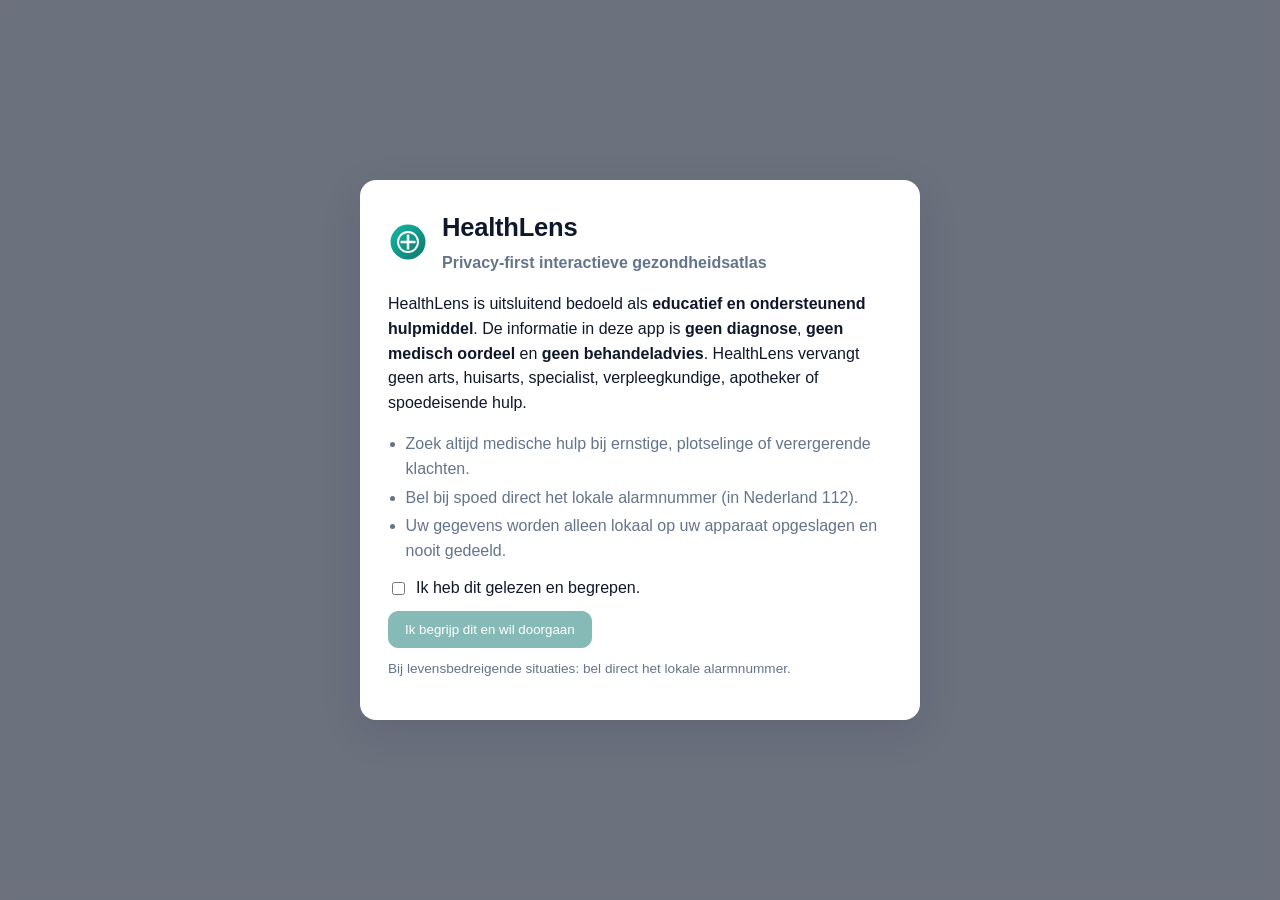
==== commit 8f881d66: "Latest Claude model" ====
--- a/index.html
+++ b/index.html
@@ -1,177 +1,361 @@
 <!doctype html>
-<html lang="nl">
+<html lang="nl" data-theme="light">
 <head>
-  <meta charset="utf-8" />
-  <meta name="viewport" content="width=device-width, initial-scale=1, viewport-fit=cover" />
-  <meta http-equiv="Cache-Control" content="no-store, no-cache, must-revalidate, proxy-revalidate" />
-  <meta http-equiv="Pragma" content="no-cache" />
-  <meta http-equiv="Expires" content="0" />
-  <title>HealthLens Stage 1H</title>
-  <link rel="icon" href="favicon.svg?v=1h" type="image/svg+xml" />
-  <link rel="stylesheet" href="styles.css?v=1h-20260705" />
+<meta charset="utf-8"/>
+<meta name="viewport" content="width=device-width,initial-scale=1,viewport-fit=cover"/>
+<meta name="theme-color" content="#0f766e"/>
+<title>HealthLens</title>
+<link rel="icon" type="image/svg+xml" href="favicon.svg"/>
+<link rel="manifest" href="manifest.webmanifest"/>
+<link rel="stylesheet" href="styles.css"/>
 </head>
 <body>
-  <div id="app" class="app-shell">
-    <header class="topbar glass">
+
+<!-- ============ Disclaimer gate ============ -->
+<div id="disclaimer" class="modal" role="dialog" aria-modal="true" aria-labelledby="dTitle">
+  <div class="modal-card">
+    <div class="brand large">
+      <img src="favicon.svg" alt="" class="logo"/>
       <div>
-        <div class="eyebrow">HealthLens · Stage 1H</div>
-        <h1>Diepere anatomie. Minder klikken. Meer inzicht.</h1>
-        <p>Realistischere atlaslagen met detail-hotspots, directe zoom, orgaan-drilldown, profielgeheugen en rijkere medische kenniskaarten.</p>
-      </div>
-      <div class="top-actions">
-        <button class="pill primary" id="profileBtn">Mijn profiel</button>
-        <button class="pill" id="latestBtn">Ververs laatste versie</button>
-      </div>
-    </header>
-
-    <section id="profileGate" class="profile-gate hidden">
-      <div class="panel profile-panel">
-        <div class="section-label">Persoonlijk profiel</div>
-        <h2>Maak de app relevanter voor jou</h2>
-        <p class="muted">Dit profiel wordt lokaal op dit apparaat onthouden. Het helpt om informatie beter te filteren en te duiden. Je kunt alles overslaan, aanpassen of wissen.</p>
-
-        <form id="profileForm" class="profile-grid">
-          <label>Leeftijd
-            <input id="age" type="number" min="0" max="120" placeholder="Bijv. 42" />
-          </label>
-          <label>Geslacht
-            <select id="sex">
-              <option value="prefer-not">Zeg ik liever niet</option>
-              <option value="female">Vrouw</option>
-              <option value="male">Man</option>
-              <option value="other">Anders</option>
-            </select>
-          </label>
-          <label>Achtergrond / afkomst
-            <select id="background">
-              <option value="prefer-not">Zeg ik liever niet</option>
-              <option value="european">Europees / wit</option>
-              <option value="african">Afrikaans / Afro-Caribisch / zwart</option>
-              <option value="mena">Midden-Oosters / Noord-Afrikaans</option>
-              <option value="south-asian">Zuid-Aziatisch</option>
-              <option value="east-asian">Oost-Aziatisch</option>
-              <option value="se-asian">Zuidoost-Aziatisch</option>
-              <option value="latin">Latijns-Amerikaans / gemengd</option>
-              <option value="other">Anders / gemengd</option>
-            </select>
-          </label>
-          <label>Taal
-            <select id="language">
-              <option value="nl">Nederlands</option>
-              <option value="en">English</option>
-              <option value="de">Deutsch</option>
-              <option value="fr">Français</option>
-              <option value="es">Español</option>
-            </select>
-          </label>
-
-          <div class="callout span2">
-            <strong>Waarom vragen we achtergrond / afkomst?</strong><br/>
-            Sommige klachten, huidbeelden en gezondheidsrisico’s kunnen per leeftijd, geslacht en achtergrond anders voorkomen of anders herkend worden. Dit helpt de app om uitleg en indicatieve duiding beter toe te spitsen. Het blijft optioneel en is nooit een harde diagnosefactor.
-          </div>
-
-          <div class="span2 actions-row">
-            <button class="pill primary" type="submit">Opslaan</button>
-            <button class="pill" id="skipProfile" type="button">Overslaan</button>
-            <button class="pill danger" id="wipeProfile" type="button">Profiel wissen</button>
-          </div>
-        </form>
-      </div>
-    </section>
-
-    <main class="main-grid">
-      <section class="panel atlas-panel" id="atlas">
-        <div class="panel-head">
+        <h1 id="dTitle">HealthLens</h1>
+        <p class="tagline" data-i18n="app_tagline">Privacy-first interactieve gezondheidsatlas</p>
+      </div>
+    </div>
+    <p class="lead" data-i18n="disclaimer_lead">
+      HealthLens is uitsluitend bedoeld als <strong>educatief en ondersteunend hulpmiddel</strong>.
+      De informatie in deze app is <strong>geen diagnose</strong>, <strong>geen medisch oordeel</strong> en
+      <strong>geen behandeladvies</strong>. HealthLens vervangt geen arts, huisarts, specialist, verpleegkundige,
+      apotheker of spoedeisende hulp.
+    </p>
+    <ul class="disclaimer-list">
+      <li data-i18n="disclaimer_1">Zoek altijd medische hulp bij ernstige, plotselinge of verergerende klachten.</li>
+      <li data-i18n="disclaimer_2">Bel bij spoed direct het lokale alarmnummer (in Nederland 112).</li>
+      <li data-i18n="disclaimer_3">Uw gegevens worden alleen lokaal op uw apparaat opgeslagen en nooit gedeeld.</li>
+    </ul>
+    <label class="check">
+      <input type="checkbox" id="ackChk"/>
+      <span data-i18n="ack_text">Ik heb dit gelezen en begrepen.</span>
+    </label>
+    <button id="acceptDisclaimer" class="btn primary" disabled data-i18n="accept_btn">
+      Ik begrijp dit en wil doorgaan
+    </button>
+    <p class="fineprint" data-i18n="fineprint">
+      Bij levensbedreigende situaties: bel direct het lokale alarmnummer.
+    </p>
+  </div>
+</div>
+
+<!-- ============ App shell ============ -->
+<div id="app" hidden>
+  <header class="topbar">
+    <div class="brand">
+      <img src="favicon.svg" alt="" class="logo"/>
+      <span>HealthLens</span>
+    </div>
+    <nav class="tabs" role="tablist" aria-label="Hoofdnavigatie">
+      <button class="tab active" data-tab="atlas"     data-i18n="tab_atlas">Atlas</button>
+      <button class="tab"        data-tab="klachten"  data-i18n="tab_complaints">Klachten</button>
+      <button class="tab"        data-tab="ar"        data-i18n="tab_ar">AR-scan</button>
+      <button class="tab"        data-tab="educatief" data-i18n="tab_educ">Educatief</button>
+      <button class="tab"        data-tab="profiel"   data-i18n="tab_profile">Profiel</button>
+      <button class="tab"        data-tab="privacy"   data-i18n="tab_privacy">Privacy</button>
+    </nav>
+    <div class="toolbar">
+      <button id="themeToggle" class="icon-btn" title="Thema" aria-label="Thema wisselen">
+        <svg width="18" height="18" viewBox="0 0 24 24" fill="none" stroke="currentColor" stroke-width="2">
+          <path d="M21 12.8A9 9 0 1 1 11.2 3a7 7 0 0 0 9.8 9.8z"/>
+        </svg>
+      </button>
+      <select id="language" aria-label="Taal">
+        <option value="nl">Nederlands</option><option value="en">English</option>
+        <option value="de">Deutsch</option><option value="fr">Français</option>
+        <option value="es">Español</option><option value="pt">Português</option>
+        <option value="it">Italiano</option><option value="pl">Polski</option>
+        <option value="tr">Türkçe</option><option value="ar">العربية</option>
+        <option value="hi">हिन्दी</option><option value="bn">বাংলা</option>
+        <option value="ur">اردو</option><option value="zh">中文</option>
+        <option value="ja">日本語</option><option value="ko">한국어</option>
+        <option value="ru">Русский</option><option value="id">Bahasa Indonesia</option>
+        <option value="vi">Tiếng Việt</option><option value="th">ไทย</option>
+        <option value="sw">Kiswahili</option>
+      </select>
+    </div>
+  </header>
+
+  <main class="main">
+
+    <!-- =========== ATLAS =========== -->
+    <section id="panel-atlas" class="panel active">
+      <aside class="layers card">
+        <h3 data-i18n="layers">Lagen</h3>
+        <ul id="layerList">
+          <li><button class="layer-btn active" data-layer="lichaam"  data-i18n="layer_body">Lichaam</button></li>
+          <li><button class="layer-btn" data-layer="organen"        data-i18n="layer_organs">Organen</button></li>
+          <li><button class="layer-btn" data-layer="bloedbaan"      data-i18n="layer_circ">Bloedbaan</button></li>
+          <li><button class="layer-btn" data-layer="zenuw"          data-i18n="layer_nerve">Zenuwstelsel</button></li>
+          <li><button class="layer-btn" data-layer="lymfe"          data-i18n="layer_lymph">Lymfestelsel</button></li>
+          <li><button class="layer-btn" data-layer="spier"          data-i18n="layer_muscle">Spierstelsel</button></li>
+          <li><button class="layer-btn" data-layer="skelet"         data-i18n="layer_skel">Skelet</button></li>
+          <li><button class="layer-btn" data-layer="adem"           data-i18n="layer_resp">Ademhaling</button></li>
+          <li><button class="layer-btn" data-layer="spijs"          data-i18n="layer_dig">Spijsvertering</button></li>
+          <li><button class="layer-btn" data-layer="urin"           data-i18n="layer_uri">Urinewegen</button></li>
+          <li><button class="layer-btn" data-layer="endo"           data-i18n="layer_endo">Endocrien</button></li>
+          <li><button class="layer-btn" data-layer="huid"           data-i18n="layer_skin">Huid</button></li>
+        </ul>
+        <div class="detail-level">
+          <label data-i18n="detail_level">Detailniveau</label>
+          <select id="detailLevel">
+            <option value="simple"   data-i18n="dl_simple">Eenvoudig</option>
+            <option value="standard" selected data-i18n="dl_std">Standaard</option>
+            <option value="extended" data-i18n="dl_ext">Uitgebreid</option>
+          </select>
+        </div>
+      </aside>
+
+      <div class="atlas-stage card">
+        <div class="view-controls">
+          <button id="rotLeft" class="icon-btn" aria-label="Draai naar links" title="Draai links">◀</button>
+          <div class="view-label"><span id="viewLabel" data-i18n="view_front">Voorkant</span></div>
+          <button id="rotRight" class="icon-btn" aria-label="Draai naar rechts" title="Draai rechts">▶</button>
+        </div>
+        <div id="atlasCanvas" class="atlas-canvas">
+          <!-- SVG gets injected here by app.js based on view/layer -->
+        </div>
+        <p class="hint muted" data-i18n="atlas_hint">Tik op een orgaan of regio voor details.</p>
+      </div>
+
+      <aside class="detail-panel card">
+        <div class="detail-head">
+          <h2 id="detail-title" data-i18n="select_structure">Selecteer een structuur</h2>
+          <p id="detail-system" class="muted"></p>
+        </div>
+        <nav class="detail-tabs" role="tablist">
+          <button class="dtab active" data-dtab="uitleg"     data-i18n="dtab_expl">Uitleg</button>
+          <button class="dtab" data-dtab="klachten"          data-i18n="dtab_comp">Klachten</button>
+          <button class="dtab" data-dtab="alarm"             data-i18n="dtab_red">Alarmsignalen</button>
+          <button class="dtab" data-dtab="preventie"         data-i18n="dtab_prev">Preventie</button>
+          <button class="dtab" data-dtab="eerstehulp"        data-i18n="dtab_first">Eerste hulp</button>
+          <button class="dtab" data-dtab="oorzaken"          data-i18n="dtab_causes">Oorzaken</button>
+          <button class="dtab" data-dtab="leren"             data-i18n="dtab_learn">Leren</button>
+        </nav>
+        <div id="detail-content" class="detail-content">
+          <p class="muted" data-i18n="no_selection">Nog geen structuur geselecteerd.</p>
+        </div>
+        <p class="disclaimer-line" data-i18n="no_diagnosis_note">
+          Informatief, geen diagnose. Neem bij twijfel contact op met een zorgverlener.
+        </p>
+      </aside>
+    </section>
+
+    <!-- =========== KLACHTEN =========== -->
+    <section id="panel-klachten" class="panel">
+      <div class="card">
+        <h2 data-i18n="complaints_title">Klachtenverkenner</h2>
+        <p class="muted" data-i18n="complaints_lead">
+          Beschrijf uw klacht. Deze verkenner geeft een <strong>indicatieve</strong> inschatting, geen diagnose.
+        </p>
+
+        <label data-i18n="lbl_desc">Omschrijving</label>
+        <textarea id="k_desc" rows="4" placeholder="Beschrijf uw klacht — locatie, duur, wat maakt het erger of beter..."></textarea>
+
+        <div class="row">
           <div>
-            <div class="section-label">Atlas Studio</div>
-            <h2>Tap, zoom, drill down</h2>
-            <p class="muted">Tik direct op kleine structuren. De atlas zoomt in, houdt je context vast en toont functie, klachten, alarmsignalen en preventie.</p>
-          </div>
-          <div class="panel-head-actions">
-            <button class="pill" id="resetBtn">Reset</button>
-            <button class="pill" id="deepBtn">Detailmodus</button>
-          </div>
-        </div>
-
-        <div class="layer-tabs" id="layerTabs"></div>
-
-        <div class="atlas-layout">
-          <div class="atlas-card glass">
-            <div class="atlas-toolbar">
-              <div>
-                <div id="layerTitle" class="atlas-layer-title">Organen</div>
-                <div id="selectedBreadcrumb" class="atlas-breadcrumb">Volledig lichaam</div>
-              </div>
-              <div class="search-box">
-                <input id="atlasSearch" placeholder="Zoek orgaan, bot, zenuw..." />
-                <div id="searchResults" class="search-results hidden"></div>
-              </div>
+            <label><span data-i18n="lbl_pain">Pijnscore</span> <strong id="k_pain_val">0</strong>/10</label>
+            <input type="range" id="k_pain" min="0" max="10" value="0" class="pain-slider"/>
+          </div>
+          <div>
+            <label data-i18n="lbl_onset">Begin</label>
+            <select id="k_onset">
+              <option value="plots"   data-i18n="onset_sudden">Plotseling</option>
+              <option value="uren"    data-i18n="onset_hours">Binnen uren</option>
+              <option value="dagen"   data-i18n="onset_days">Dagen</option>
+              <option value="weken"   data-i18n="onset_weeks">Weken</option>
+              <option value="maanden" data-i18n="onset_months">Maanden</option>
+            </select>
+          </div>
+          <div>
+            <label data-i18n="lbl_course">Verloop</label>
+            <select id="k_course">
+              <option value="stabiel"   data-i18n="course_stable">Stabiel</option>
+              <option value="erger"     data-i18n="course_worse">Wordt erger</option>
+              <option value="beter"     data-i18n="course_better">Wordt beter</option>
+              <option value="aanvallen" data-i18n="course_bouts">Komt in aanvallen</option>
+            </select>
+          </div>
+          <div>
+            <label data-i18n="lbl_impression">Algemene indruk</label>
+            <select id="k_impression">
+              <option value="ok"      data-i18n="imp_ok">Redelijk fit</option>
+              <option value="matig"   data-i18n="imp_mid">Matig</option>
+              <option value="ziek"    data-i18n="imp_ill">Voel me ziek</option>
+              <option value="ernstig" data-i18n="imp_severe">Ernstig ziek</option>
+            </select>
+          </div>
+        </div>
+
+        <fieldset>
+          <legend data-i18n="lbl_redflags">Alarmsignalen</legend>
+          <div id="k_redflags" class="redflags"></div>
+        </fieldset>
+
+        <div class="row spread">
+          <button id="k_analyze" class="btn primary" data-i18n="analyze">Analyseer</button>
+          <button id="k_print" class="btn" data-i18n="print_save">Print / opslaan</button>
+        </div>
+        <div id="k_output" class="analysis-output" hidden></div>
+      </div>
+    </section>
+
+    <!-- =========== AR SCAN =========== -->
+    <section id="panel-ar" class="panel">
+      <div class="card">
+        <h2 data-i18n="ar_title">AR-scan (houdings-check)</h2>
+        <p class="muted" data-i18n="ar_lead">
+          Gebruik de camera om uw houding te bekijken. Alle verwerking gebeurt <strong>lokaal op uw apparaat</strong>.
+          Er wordt niets geüpload. Dit is <strong>geen diagnose</strong>.
+        </p>
+
+        <div id="arConsent" class="consent-card">
+          <h3 data-i18n="ar_consent_title">Toestemming vereist</h3>
+          <p data-i18n="ar_consent_body">
+            Om de AR-functie te gebruiken hebben we tijdelijk toegang nodig tot uw camera.
+            Beelden verlaten uw apparaat niet.
+          </p>
+          <button id="arStart" class="btn primary" data-i18n="ar_start">Camera starten</button>
+        </div>
+
+        <div id="arStage" class="ar-stage" hidden>
+          <div class="ar-view">
+            <video id="arVideo" playsinline muted></video>
+            <canvas id="arCanvas"></canvas>
+          </div>
+          <div class="ar-controls">
+            <div class="segmented">
+              <button class="seg active" data-arlayer="skeleton" data-i18n="ar_layer_skel">Skelet</button>
+              <button class="seg" data-arlayer="muscle" data-i18n="ar_layer_musc">Spieren</button>
+              <button class="seg" data-arlayer="organ"  data-i18n="ar_layer_org">Organen</button>
             </div>
-
-            <div class="atlas-viewport" id="atlasViewport">
-              <div class="atlas-canvas" id="atlasCanvas"></div>
+            <div id="arBadges" class="badges"></div>
+            <div class="row spread">
+              <button id="arSnap" class="btn" data-i18n="ar_snap">Momentopname</button>
+              <button id="arStop" class="btn danger" data-i18n="ar_stop">Camera stoppen</button>
             </div>
-
-            <div class="atlas-footer">
-              <button class="pill primary" id="symptomFromAtlas">Gebruik voor klachten</button>
-              <button class="pill" id="preventionFromAtlas">Preventie</button>
-              <button class="pill" id="compareLayersBtn">Vergelijk lagen</button>
-            </div>
-          </div>
-
-          <aside class="info-panel glass">
-            <div class="section-label">Detailkaart</div>
-            <h3 id="detailTitle">Kies een structuur</h3>
-            <p id="detailSubtitle" class="muted">Je hoeft niet naar een nieuw scherm: alles blijft in dezelfde flow.</p>
-
-            <div id="detailTabs" class="detail-tabs"></div>
-            <div id="detailBody" class="detail-body"></div>
-
-            <div class="substructure-box">
-              <div class="section-label">Dieper kijken</div>
-              <div id="substructures" class="substructure-list"></div>
-            </div>
-          </aside>
-        </div>
-      </section>
-
-      <section class="panel" id="symptoms">
-        <div class="section-label">Klachtenflow</div>
-        <h2>Analyseer met locatiecontext</h2>
-        <div id="activeSelectionChip" class="selected-chip">Nog geen atlasselectie gekozen</div>
-        <textarea id="symptomText" placeholder="Omschrijf je klacht. Bijvoorbeeld: stekende pijn rechtsboven in de buik sinds gisteren, misselijk, geen koorts..."></textarea>
-        <div id="redFlags" class="chips"></div>
-        <button class="pill primary wide" id="analyzeBtn">Indicatief analyseren</button>
-        <div id="analysisResult" class="result-box"></div>
-      </section>
-
-      <section class="panel" id="knowledge">
-        <div class="section-label">Database preview</div>
-        <h2>Kenniskaarten</h2>
-        <div id="knowledgeFilters" class="chips"></div>
-        <div id="knowledgeCards" class="card-list"></div>
-      </section>
-
-      <section class="panel">
-        <div class="section-label">Roadmap naar echte 3D</div>
-        <h2>Wat deze build oplost</h2>
-        <div class="rule-grid">
-          <div><strong>Realistischer beeld</strong><span>De atlas gebruikt nu realistische anatomiebeelden met preciezere hotspots.</span></div>
-          <div><strong>Meer granulariteit</strong><span>Organen, botten, vaten en zenuwstructuren zijn kleiner en specifieker selecteerbaar.</span></div>
-          <div><strong>Drill-down</strong><span>Elke structuur kan naar substructuren, klachten en preventie worden verdiept.</span></div>
-          <div><strong>Volgende technische sprong</strong><span>Voor echte 3D-rotatie is een gelicentieerde 3D-anatomie assetset nodig.</span></div>
-        </div>
-      </section>
-    </main>
-
-    <nav class="bottom-nav glass">
-      <a href="#atlas">Atlas</a>
-      <a href="#symptoms">Klachten</a>
-      <a href="#knowledge">Database</a>
-      <a href="#" id="bottomProfileBtn">Profiel</a>
-    </nav>
-  </div>
-
-  <script src="app.js?v=1h-20260705"></script>
+          </div>
+        </div>
+      </div>
+    </section>
+
+    <!-- =========== EDUCATIEF =========== -->
+    <section id="panel-educatief" class="panel">
+      <div class="card">
+        <h2 data-i18n="educ_title">Educatief Centrum</h2>
+        <p class="muted" data-i18n="educ_lead">Verdiepende modules over anatomie, preventie en herkenning van alarmsignalen.</p>
+        <div class="cards" id="eduCards"></div>
+      </div>
+    </section>
+
+    <!-- =========== PROFIEL =========== -->
+    <section id="panel-profiel" class="panel">
+      <div class="card">
+        <h2 data-i18n="profile_title">Profiel</h2>
+        <p class="muted" data-i18n="profile_lead">
+          Uw gegevens worden alleen lokaal opgeslagen en gebruikt om de app te personaliseren.
+        </p>
+        <div class="row">
+          <div><label data-i18n="p_age">Leeftijd</label><input type="number" id="p_age" min="0" max="120"/></div>
+          <div><label data-i18n="p_sex">Geslacht</label>
+            <select id="p_sex">
+              <option value="">–</option>
+              <option value="v" data-i18n="sex_f">Vrouw</option>
+              <option value="m" data-i18n="sex_m">Man</option>
+              <option value="x" data-i18n="sex_x">Anders</option>
+              <option value="?" data-i18n="sex_np">Zeg ik liever niet</option>
+            </select>
+          </div>
+          <div><label data-i18n="p_display">Atlasweergave</label>
+            <select id="p_display">
+              <option value="neutral" data-i18n="disp_neut">Neutraal</option>
+              <option value="female"  data-i18n="disp_f">Vrouw</option>
+              <option value="male"    data-i18n="disp_m">Man</option>
+            </select>
+          </div>
+          <div><label data-i18n="p_bg">Achtergrond</label>
+            <select id="p_bg">
+              <option value="">–</option>
+              <option value="eu">Europees</option>
+              <option value="af">Afrikaans / Afro-Caribisch</option>
+              <option value="me">Midden-Oosters / Noord-Afrikaans</option>
+              <option value="sa">Zuid-Aziatisch</option>
+              <option value="ea">Oost-Aziatisch</option>
+              <option value="se">Zuidoost-Aziatisch</option>
+              <option value="la">Latijns-Amerikaans</option>
+              <option value="mx">Gemengd / anders</option>
+              <option value="?">Zeg ik liever niet</option>
+            </select>
+          </div>
+          <div><label data-i18n="p_type">Gebruikerstype</label>
+            <select id="p_type">
+              <option value="adult"  selected data-i18n="ut_adult">Volwassene</option>
+              <option value="older"  data-i18n="ut_older">Oudere volwassene</option>
+              <option value="teen"   data-i18n="ut_teen">Tiener</option>
+              <option value="child"  data-i18n="ut_child">Kind</option>
+            </select>
+          </div>
+          <div><label data-i18n="p_height">Lengte (cm)</label><input type="number" id="p_height"/></div>
+          <div><label data-i18n="p_weight">Gewicht (kg)</label><input type="number" id="p_weight"/></div>
+        </div>
+        <label data-i18n="p_conditions">Bekende aandoeningen</label>
+        <textarea id="p_conditions" rows="2"></textarea>
+        <label data-i18n="p_meds">Medicatie</label>
+        <textarea id="p_meds" rows="2"></textarea>
+        <label data-i18n="p_allergies">Allergieën</label>
+        <textarea id="p_allergies" rows="2"></textarea>
+        <label data-i18n="p_family">Familiegeschiedenis</label>
+        <textarea id="p_family" rows="2"></textarea>
+        <div class="row spread">
+          <button id="p_save"   class="btn primary" data-i18n="save">Opslaan</button>
+          <button id="p_export" class="btn"         data-i18n="export">Exporteer JSON</button>
+          <button id="p_clear"  class="btn danger"  data-i18n="clear">Wissen</button>
+        </div>
+        <p id="p_status" class="muted"></p>
+      </div>
+    </section>
+
+    <!-- =========== PRIVACY =========== -->
+    <section id="panel-privacy" class="panel">
+      <div class="card">
+        <h2 data-i18n="privacy_title">Privacy en gegevens</h2>
+        <p data-i18n="privacy_lead">
+          HealthLens werkt volledig lokaal in uw browser. Er is geen server, geen tracking en geen upload.
+          U bepaalt volledig zelf wat u opslaat en wanneer u het weer verwijdert.
+        </p>
+        <ul class="privacy-list">
+          <li data-i18n="priv_1">Alle instellingen en profielgegevens staan in <code>localStorage</code>.</li>
+          <li data-i18n="priv_2">De AR-scan verwerkt beelden alleen in uw apparaat en slaat niets automatisch op.</li>
+          <li data-i18n="priv_3">Momentopnames worden alleen gedownload als u daar zelf op klikt.</li>
+          <li data-i18n="priv_4">Cookies worden niet gebruikt voor analytics of advertenties.</li>
+        </ul>
+        <h3 data-i18n="storage_use">Opslaggebruik</h3>
+        <div id="storageUsage" class="storage-list"></div>
+        <div class="row spread">
+          <button id="privExport" class="btn primary" data-i18n="export_all">Exporteer alles</button>
+          <button id="privWipe" class="btn danger" data-i18n="wipe_all">Alles wissen</button>
+        </div>
+      </div>
+    </section>
+
+  </main>
+
+  <footer class="foot">
+    <small>HealthLens · Educatief prototype · <span data-i18n="no_medical_advice">Geen medisch advies</span></small>
+  </footer>
+</div>
+
+<!-- Modules -->
+<script src="i18n.js"></script>
+<script src="atlas-data.js"></script>
+<script src="medical-db.js"></script>
+<script src="privacy.js"></script>
+<script src="app.js"></script>
 </body>
 </html>
--- a/styles.css
+++ b/styles.css
@@ -1,26 +1,195 @@
+
 :root{
-  --bg:#07111f; --bg2:#101a31; --panel:rgba(255,255,255,.075); --panel2:rgba(255,255,255,.13);
-  --line:rgba(255,255,255,.14); --text:#eef7ff; --muted:#9fb3cc; --a:#5de7ff; --b:#9d84ff; --g:#7df2b0;
-  --danger:#ff6f90; --warn:#ffd166; --shadow:0 28px 70px rgba(0,0,0,.30);
+  --bg:#f8fafc; --surface:#ffffff; --ink:#0f172a; --muted:#64748b;
+  --line:#e5e7eb; --accent:#0f766e; --accent-2:#14b8a6; --accent-soft:#ccfbf1;
+  --danger:#b91c1c; --warn:#b45309; --ok:#166534;
+  --shadow:0 1px 2px rgba(15,23,42,.04), 0 8px 24px rgba(15,23,42,.06);
+  --shadow-lg:0 12px 40px rgba(15,23,42,.12);
+  --radius:16px; --radius-sm:10px;
+  --font: -apple-system,BlinkMacSystemFont,"Segoe UI",Roboto,Helvetica,Arial,"Noto Sans",sans-serif;
 }
-*{box-sizing:border-box} html{scroll-behavior:smooth} body{margin:0;color:var(--text);font-family:Inter,ui-sans-serif,system-ui,-apple-system,Segoe UI,Roboto,Arial;background:radial-gradient(circle at 12% 0,#163d70,transparent 28%),radial-gradient(circle at 92% 0,#382468,transparent 30%),linear-gradient(150deg,var(--bg),var(--bg2) 58%,#131b2f)}
-.app-shell{max-width:1500px;margin:auto;padding:18px 18px 98px}.glass,.panel{background:var(--panel);border:1px solid var(--line);backdrop-filter:blur(16px);box-shadow:var(--shadow)}
-.topbar{display:flex;justify-content:space-between;gap:20px;align-items:flex-start;padding:22px;border-radius:30px}.eyebrow,.section-label{font-size:12px;text-transform:uppercase;letter-spacing:.18em;color:var(--a);font-weight:900}
-h1{font-size:clamp(34px,6vw,70px);line-height:.94;letter-spacing:-.06em;margin:10px 0 14px}h2{font-size:clamp(24px,3.2vw,36px);letter-spacing:-.035em;margin:8px 0 10px}h3{font-size:28px;margin:10px 0}p,.muted{color:var(--muted)}
-.top-actions,.panel-head-actions,.actions-row,.atlas-footer,.detail-tabs,.chips,.layer-tabs{display:flex;gap:10px;flex-wrap:wrap}.pill{appearance:none;border:1px solid var(--line);background:rgba(255,255,255,.08);color:var(--text);padding:11px 16px;border-radius:999px;font-weight:850;cursor:pointer}.pill.primary{border:0;background:linear-gradient(135deg,var(--a),var(--b));color:#06111c}.pill.danger{color:#ffd6df;border-color:rgba(255,111,144,.45)}.pill.wide{width:100%;margin-top:12px}
-.main-grid{display:grid;grid-template-columns:1.65fr .85fr;gap:18px;margin-top:18px}.atlas-panel{grid-row:span 4}.panel{border-radius:28px;padding:18px}.panel-head{display:flex;justify-content:space-between;align-items:flex-start;gap:18px}
-.layer-tabs{margin:15px 0}.layer-btn{border:1px solid var(--line);background:rgba(255,255,255,.06);color:var(--text);border-radius:999px;padding:10px 14px;font-weight:850;cursor:pointer}.layer-btn.active{background:rgba(93,231,255,.16);border-color:rgba(93,231,255,.5)}
-.atlas-layout{display:grid;grid-template-columns:minmax(340px,1fr) 410px;gap:16px}.atlas-card,.info-panel{border-radius:26px;padding:14px}.atlas-toolbar{display:flex;justify-content:space-between;align-items:flex-start;gap:12px;margin-bottom:12px}.atlas-layer-title{font-size:22px;font-weight:950}.atlas-breadcrumb{font-size:14px;color:var(--muted);margin-top:4px}
-.search-box{position:relative;min-width:230px}.search-results{position:absolute;right:0;top:48px;z-index:10;width:min(360px,80vw);background:rgba(7,17,31,.96);border:1px solid var(--line);border-radius:18px;padding:8px;box-shadow:var(--shadow)}.search-results.hidden{display:none}.search-results button{display:block;width:100%;text-align:left;margin:4px 0;border:0;border-radius:12px;background:rgba(255,255,255,.08);color:var(--text);padding:10px;font-weight:750}
-.atlas-viewport{position:relative;border-radius:24px;overflow:hidden;border:1px solid var(--line);background:linear-gradient(180deg,rgba(255,255,255,.98),rgba(248,252,255,.96));min-height:840px}.atlas-canvas{position:relative;width:100%;height:100%;min-height:840px;overflow:hidden}.atlas-canvas.dark{background:#06101e}
-.atlas-image{position:absolute;inset:0;width:100%;height:100%;object-fit:contain;transition:transform .42s cubic-bezier(.2,.8,.2,1),opacity .2s;transform-origin:50% 38%;pointer-events:none;filter:drop-shadow(0 28px 34px rgba(0,0,0,.16))}
-.hotspot{position:absolute;transform:translate(-50%,-50%);border-radius:999px;border:2px solid rgba(255,255,255,.92);background:rgba(93,231,255,.18);box-shadow:0 0 0 4px rgba(93,231,255,.12),0 0 18px rgba(93,231,255,.30);backdrop-filter:blur(5px);cursor:pointer;transition:transform .15s ease,box-shadow .15s ease,background .15s ease}.hotspot.deep{background:rgba(125,242,176,.20);box-shadow:0 0 0 4px rgba(125,242,176,.11),0 0 18px rgba(125,242,176,.25)}.hotspot:hover,.hotspot.active{transform:translate(-50%,-50%) scale(1.08);box-shadow:0 0 0 8px rgba(93,231,255,.13),0 0 26px rgba(93,231,255,.40)}.hotspot::after{content:attr(data-short);position:absolute;left:calc(100% + 9px);top:50%;transform:translateY(-50%);background:rgba(7,17,31,.88);color:#fff;padding:5px 9px;border-radius:10px;font-size:12px;font-weight:900;white-space:nowrap;opacity:0;pointer-events:none}.hotspot:hover::after,.hotspot.active::after{opacity:1}
-.info-panel{display:flex;flex-direction:column}.detail-tab{padding:8px 12px;border-radius:999px;border:1px solid var(--line);background:rgba(255,255,255,.06);color:var(--text);cursor:pointer;font-weight:850}.detail-tab.active{background:rgba(125,242,176,.14);border-color:rgba(125,242,176,.45)}.detail-body{display:grid;gap:12px;margin-top:14px}.card{background:rgba(255,255,255,.06);border:1px solid var(--line);border-radius:16px;padding:12px}.card ul{margin:8px 0 0 18px;padding:0}.substructure-box{margin-top:16px}.substructure-list{display:grid;gap:8px;margin-top:10px}.substructure-list button{border:1px solid var(--line);background:rgba(255,255,255,.06);color:var(--text);border-radius:14px;padding:10px;text-align:left;font-weight:800}
-.selected-chip{padding:10px 12px;margin-bottom:12px;border-radius:14px;background:rgba(93,231,255,.09);border:1px solid rgba(93,231,255,.24);font-weight:800;color:#defbff}
-textarea,input,select{width:100%;background:rgba(0,0,0,.22);border:1px solid var(--line);color:var(--text);font:inherit;border-radius:16px;padding:12px}textarea{min-height:142px;resize:vertical}.result-box{margin-top:14px;border-radius:18px;min-height:110px;padding:14px;background:rgba(0,0,0,.18);border:1px solid var(--line)}.dangerText{color:#ffd7df}.warnText{color:#ffe8aa}.okText{color:#d8ffe8}
-.card-list{display:grid;gap:10px}.mini-card{border:1px solid var(--line);background:rgba(255,255,255,.06);border-radius:18px;padding:12px}.mini-card b{display:block;margin-bottom:4px}.mini-card small{color:var(--muted)}
-.rule-grid{display:grid;gap:10px}.rule-grid div{border-radius:18px;background:rgba(255,255,255,.06);border:1px solid var(--line);padding:12px}.rule-grid span{display:block;color:var(--muted);margin-top:5px}
-.profile-gate{position:fixed;inset:0;background:rgba(5,10,20,.84);display:grid;place-items:center;padding:18px;z-index:50}.profile-gate.hidden{display:none}.profile-panel{max-width:900px;width:min(100%,900px);border-radius:28px;padding:20px}.profile-grid{display:grid;grid-template-columns:repeat(2,1fr);gap:12px}.profile-grid label{display:grid;gap:8px;color:var(--muted);font-weight:850}.span2{grid-column:span 2}.callout{background:rgba(93,231,255,.10);border:1px solid rgba(93,231,255,.24);border-radius:18px;padding:14px;color:#dcfbff}
-.bottom-nav{position:fixed;bottom:12px;left:50%;transform:translateX(-50%);z-index:30;display:flex;gap:8px;padding:8px;border-radius:999px}.bottom-nav a{color:var(--text);text-decoration:none;padding:10px 14px;border-radius:999px;font-weight:900}.bottom-nav a:hover{background:rgba(255,255,255,.1)}
-@media(max-width:1120px){.main-grid,.atlas-layout{grid-template-columns:1fr}.atlas-viewport,.atlas-canvas{min-height:720px}.info-panel{order:2}}
-@media(max-width:720px){.app-shell{padding:12px 12px 92px}.topbar,.panel{border-radius:22px;padding:14px}.topbar{flex-direction:column}.profile-grid{grid-template-columns:1fr}.span2{grid-column:span 1}.atlas-toolbar{flex-direction:column}.search-box{width:100%}.atlas-viewport,.atlas-canvas{min-height:620px}.hotspot::after{display:none}.bottom-nav{width:calc(100% - 16px);justify-content:space-around}.bottom-nav a{padding:9px 8px;font-size:13px}}
+html[data-theme="dark"]{
+  --bg:#0b1220; --surface:#111827; --ink:#e5e7eb; --muted:#94a3b8;
+  --line:#1f2937; --accent:#2dd4bf; --accent-2:#5eead4; --accent-soft:#134e4a;
+  --shadow:0 1px 2px rgba(0,0,0,.4), 0 8px 24px rgba(0,0,0,.3);
+}
+*{box-sizing:border-box}
+html,body{margin:0;padding:0;background:var(--bg);color:var(--ink);font-family:var(--font);line-height:1.55}
+h1,h2,h3{letter-spacing:-.01em}
+h1{font-size:1.6rem;margin:0 0 4px}
+h2{font-size:1.25rem;margin:0 0 6px}
+h3{font-size:1rem;margin:0 0 8px}
+a{color:var(--accent)}
+code{background:var(--accent-soft);padding:1px 6px;border-radius:6px;color:var(--accent)}
+
+/* ============ Modal / Disclaimer ============ */
+.modal{position:fixed;inset:0;background:rgba(15,23,42,.6);
+  display:flex;align-items:center;justify-content:center;padding:16px;z-index:999;backdrop-filter:blur(4px)}
+.modal-card{background:var(--surface);max-width:560px;width:100%;border-radius:var(--radius);
+  padding:28px;box-shadow:var(--shadow-lg);animation:pop .25s ease-out}
+@keyframes pop{from{opacity:0;transform:translateY(6px) scale(.98)}to{opacity:1;transform:none}}
+.brand{display:flex;align-items:center;gap:10px;font-weight:600}
+.brand.large{gap:14px;margin-bottom:14px}
+.brand .logo{width:28px;height:28px}
+.brand.large .logo{width:40px;height:40px}
+.tagline{color:var(--muted);margin:0}
+.lead{color:var(--ink)}
+.disclaimer-list{color:var(--muted);padding-left:1.1rem;margin:12px 0}
+.disclaimer-list li{margin:4px 0}
+.check{display:flex;gap:8px;align-items:center;margin:10px 0}
+.fineprint{color:var(--muted);font-size:.85rem;margin-top:10px}
+
+/* ============ Buttons ============ */
+.btn{background:var(--surface);border:1px solid var(--line);border-radius:10px;
+  padding:10px 16px;font-weight:500;cursor:pointer;color:var(--ink);
+  transition:transform .05s ease, background .15s ease, border-color .15s ease}
+.btn:hover{border-color:var(--accent)}
+.btn:active{transform:translateY(1px)}
+.btn.primary{background:var(--accent);color:#fff;border-color:var(--accent)}
+.btn.primary:hover{background:#0b5f58;border-color:#0b5f58}
+.btn.primary:disabled{opacity:.5;cursor:not-allowed}
+.btn.danger{background:#fef2f2;color:var(--danger);border-color:#fecaca}
+.btn.danger:hover{background:#fee2e2}
+html[data-theme="dark"] .btn.danger{background:#3b0a0a;color:#fecaca;border-color:#7f1d1d}
+.icon-btn{background:transparent;border:1px solid var(--line);border-radius:8px;
+  width:34px;height:34px;display:inline-flex;align-items:center;justify-content:center;cursor:pointer;color:var(--ink)}
+.icon-btn:hover{border-color:var(--accent);color:var(--accent)}
+:focus-visible{outline:2px solid var(--accent);outline-offset:2px}
+
+/* ============ Topbar ============ */
+.topbar{display:flex;align-items:center;gap:16px;padding:12px 20px;
+  border-bottom:1px solid var(--line);background:var(--surface);position:sticky;top:0;z-index:20}
+.tabs{display:flex;gap:4px;margin-left:8px;flex-wrap:wrap}
+.tab{background:transparent;border:none;padding:8px 12px;border-radius:8px;
+  color:var(--muted);cursor:pointer;font-weight:500}
+.tab:hover{color:var(--accent)}
+.tab.active{background:var(--accent-soft);color:var(--accent)}
+.toolbar{margin-left:auto;display:flex;gap:8px;align-items:center}
+.toolbar select{padding:6px 8px;border:1px solid var(--line);border-radius:8px;
+  background:var(--surface);color:var(--ink)}
+
+/* ============ Layout ============ */
+.main{padding:20px;max-width:1240px;margin:0 auto}
+.panel{display:none;animation:fadeIn .2s ease-out}
+.panel.active{display:block}
+@keyframes fadeIn{from{opacity:0;transform:translateY(4px)}to{opacity:1;transform:none}}
+
+#panel-atlas.active{display:grid;grid-template-columns:220px 1fr 360px;gap:20px}
+@media (max-width:1100px){#panel-atlas.active{grid-template-columns:1fr}}
+
+.card{background:var(--surface);border:1px solid var(--line);border-radius:var(--radius);
+  padding:16px;box-shadow:var(--shadow)}
+
+/* ============ Atlas ============ */
+.layers h3{color:var(--muted);text-transform:uppercase;letter-spacing:.06em;font-size:.75rem}
+.layers ul{list-style:none;margin:0;padding:0;display:flex;flex-direction:column;gap:4px}
+.layer-btn{width:100%;text-align:left;background:transparent;border:1px solid transparent;
+  padding:8px 10px;border-radius:8px;cursor:pointer;color:var(--ink);font:inherit}
+.layer-btn:hover{background:var(--accent-soft);color:var(--accent)}
+.layer-btn.active{background:var(--accent-soft);color:var(--accent);border-color:var(--accent)}
+.detail-level{margin-top:14px;padding-top:12px;border-top:1px dashed var(--line)}
+.detail-level select{width:100%}
+
+.atlas-stage{display:flex;flex-direction:column;align-items:center;justify-content:center}
+.view-controls{display:flex;align-items:center;gap:12px;margin-bottom:8px}
+.view-label{min-width:120px;text-align:center;color:var(--muted);font-weight:500}
+.atlas-canvas{width:100%;max-width:420px;position:relative;perspective:900px}
+.atlas-canvas svg{width:100%;height:auto;display:block;transition:transform .35s ease;transform-style:preserve-3d}
+.atlas-canvas.rotating svg{transform:rotateY(-12deg)}
+
+/* Selection highlight - NO circles */
+.selected-region{fill:rgba(15,118,110,.22)!important;stroke:var(--accent)!important;
+  stroke-width:1.4;filter:drop-shadow(0 0 6px rgba(20,184,166,.55));transition:all .2s ease}
+#hit-regions path{transition:fill .15s ease}
+
+.hint{margin:6px 0 0}
+
+/* Detail */
+.detail-panel{min-height:340px;display:flex;flex-direction:column}
+.detail-head{border-bottom:1px solid var(--line);padding-bottom:8px;margin-bottom:8px}
+.detail-tabs{display:flex;flex-wrap:wrap;gap:4px;margin:0 0 10px}
+.dtab{background:transparent;border:none;padding:6px 10px;border-radius:6px;
+  color:var(--muted);cursor:pointer;font-size:.85rem}
+.dtab:hover{color:var(--accent)}
+.dtab.active{background:var(--accent-soft);color:var(--accent)}
+.detail-content{flex:1;font-size:.95rem}
+.detail-content ul{padding-left:1.1rem;margin:.4rem 0}
+.detail-content li{margin:.15rem 0}
+.disclaimer-line{margin-top:12px;padding-top:10px;border-top:1px dashed var(--line);
+  color:var(--muted);font-size:.8rem}
+
+/* ============ Forms ============ */
+.muted{color:var(--muted)}
+label{display:block;font-weight:500;margin:10px 0 4px}
+input[type=number],input[type=text],textarea,select{
+  width:100%;padding:9px 10px;border:1px solid var(--line);border-radius:8px;
+  background:var(--surface);color:var(--ink);font:inherit}
+textarea{resize:vertical}
+.row{display:grid;grid-template-columns:repeat(auto-fit,minmax(180px,1fr));gap:12px}
+.row.spread{grid-template-columns:repeat(auto-fit,minmax(140px,auto));justify-content:flex-start;gap:10px;align-items:end;margin-top:12px}
+fieldset{border:1px solid var(--line);border-radius:10px;padding:12px;margin-top:12px}
+legend{padding:0 6px;color:var(--muted)}
+
+.redflags{display:grid;grid-template-columns:repeat(auto-fit,minmax(220px,1fr));gap:4px 12px}
+.redflags label{font-weight:400;margin:0;display:flex;gap:6px;align-items:center;cursor:pointer}
+
+/* Pain slider gradient */
+.pain-slider{-webkit-appearance:none;appearance:none;height:8px;border-radius:8px;
+  background:linear-gradient(to right,#16a34a 0%,#eab308 50%,#dc2626 100%);outline:none;border:none;padding:0}
+.pain-slider::-webkit-slider-thumb{-webkit-appearance:none;appearance:none;width:22px;height:22px;
+  border-radius:50%;background:var(--surface);border:2px solid var(--accent);cursor:pointer;
+  box-shadow:0 2px 4px rgba(0,0,0,.15)}
+.pain-slider::-moz-range-thumb{width:22px;height:22px;border-radius:50%;background:var(--surface);
+  border:2px solid var(--accent);cursor:pointer}
+
+/* Analysis output */
+.analysis-output{margin-top:16px;padding:16px;border-radius:12px;background:var(--accent-soft);
+  border:1px solid var(--accent);animation:fadeIn .25s ease-out}
+html[data-theme="dark"] .analysis-output{background:#0f2e2c;border-color:var(--accent)}
+.urg-low{color:var(--ok);font-weight:700}
+.urg-mid{color:var(--warn);font-weight:700}
+.urg-high{color:var(--danger);font-weight:800;text-transform:uppercase;letter-spacing:.03em}
+.reasoning{margin:8px 0;padding:8px 12px;background:var(--surface);border-radius:8px;border:1px solid var(--line)}
+
+/* ============ AR ============ */
+.consent-card{padding:16px;background:var(--accent-soft);border-radius:12px;margin:12px 0;
+  border:1px solid var(--accent)}
+.ar-stage{display:grid;grid-template-columns:1fr 280px;gap:16px;margin-top:12px}
+@media (max-width:900px){.ar-stage{grid-template-columns:1fr}}
+.ar-view{position:relative;aspect-ratio:3/4;background:#000;border-radius:12px;overflow:hidden;
+  border:1px solid var(--line)}
+.ar-view video, .ar-view canvas{position:absolute;inset:0;width:100%;height:100%;object-fit:cover}
+.ar-view canvas{pointer-events:none}
+.segmented{display:inline-flex;background:var(--surface);border:1px solid var(--line);border-radius:10px;padding:2px;margin-bottom:10px}
+.seg{background:transparent;border:none;padding:6px 12px;border-radius:8px;color:var(--muted);cursor:pointer}
+.seg.active{background:var(--accent-soft);color:var(--accent)}
+.badges{display:flex;flex-wrap:wrap;gap:6px;margin:10px 0}
+.chip{padding:4px 10px;border-radius:999px;font-size:.8rem;background:var(--surface);
+  border:1px solid var(--line);color:var(--muted)}
+.chip.ok{color:var(--ok);border-color:#bbf7d0;background:#dcfce7}
+.chip.warn{color:var(--warn);border-color:#fde68a;background:#fef3c7}
+.chip.info{color:var(--accent);border-color:var(--accent);background:var(--accent-soft)}
+
+/* ============ Educatief ============ */
+.cards{display:grid;grid-template-columns:repeat(auto-fit,minmax(240px,1fr));gap:12px;margin-top:12px}
+.edu-card{background:var(--surface);border:1px solid var(--line);border-radius:12px;padding:14px;
+  cursor:pointer;transition:transform .1s ease, border-color .15s ease}
+.edu-card:hover{transform:translateY(-2px);border-color:var(--accent)}
+.edu-card h3{margin:0 0 4px;color:var(--accent)}
+.edu-card p{margin:0;color:var(--muted);font-size:.9rem}
+
+/* ============ Privacy ============ */
+.privacy-list{color:var(--muted);padding-left:1.1rem}
+.storage-list{margin:8px 0;font-family:ui-monospace,Menlo,Consolas,monospace;font-size:.85rem;
+  background:var(--bg);border:1px solid var(--line);border-radius:8px;padding:10px;max-height:200px;overflow:auto}
+
+/* ============ Footer ============ */
+.foot{padding:20px;text-align:center;color:var(--muted);border-top:1px solid var(--line);margin-top:30px}
+
+/* ============ Print ============ */
+@media print{
+  body *{visibility:hidden}
+  #k_output, #k_output *{visibility:visible}
+  #k_output{position:absolute;left:0;top:0;width:100%;background:#fff;color:#000;border:none}
+  .topbar,.foot,.tab,.icon-btn,.toolbar{display:none!important}
+}
